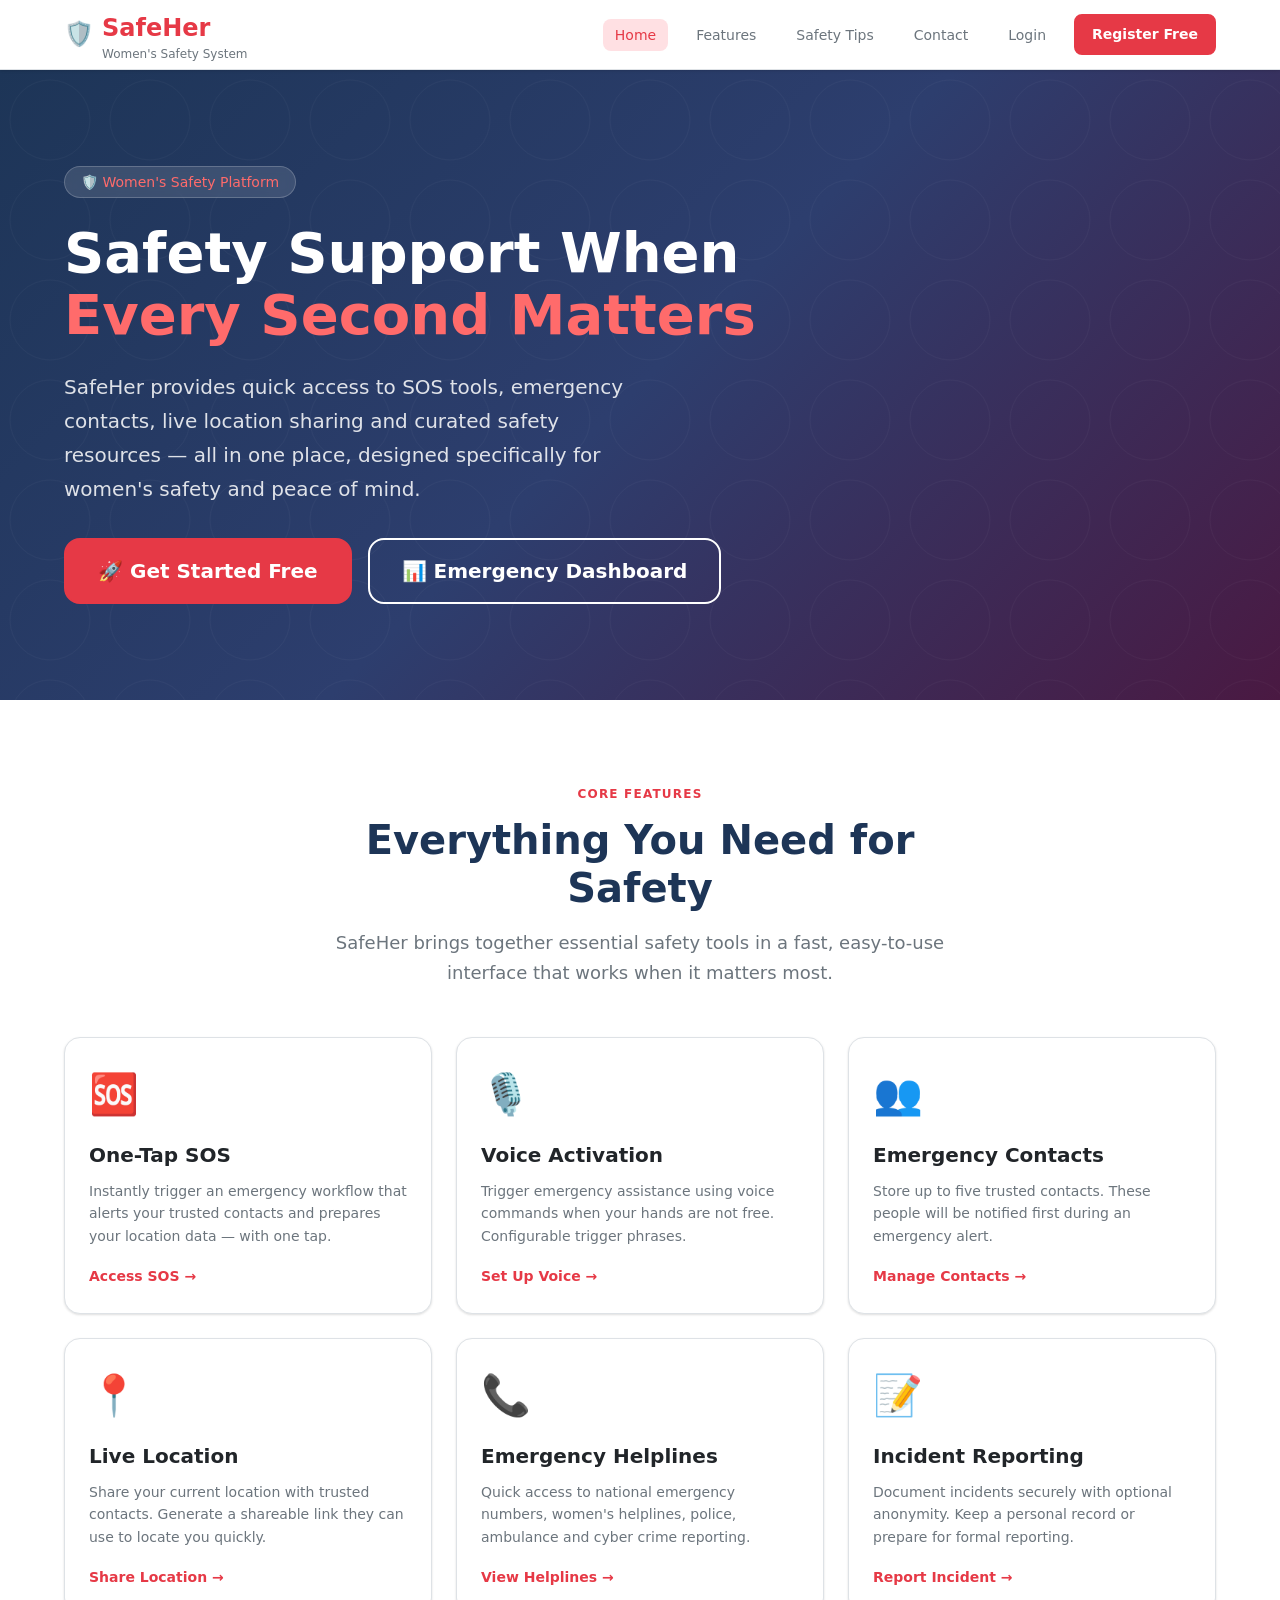
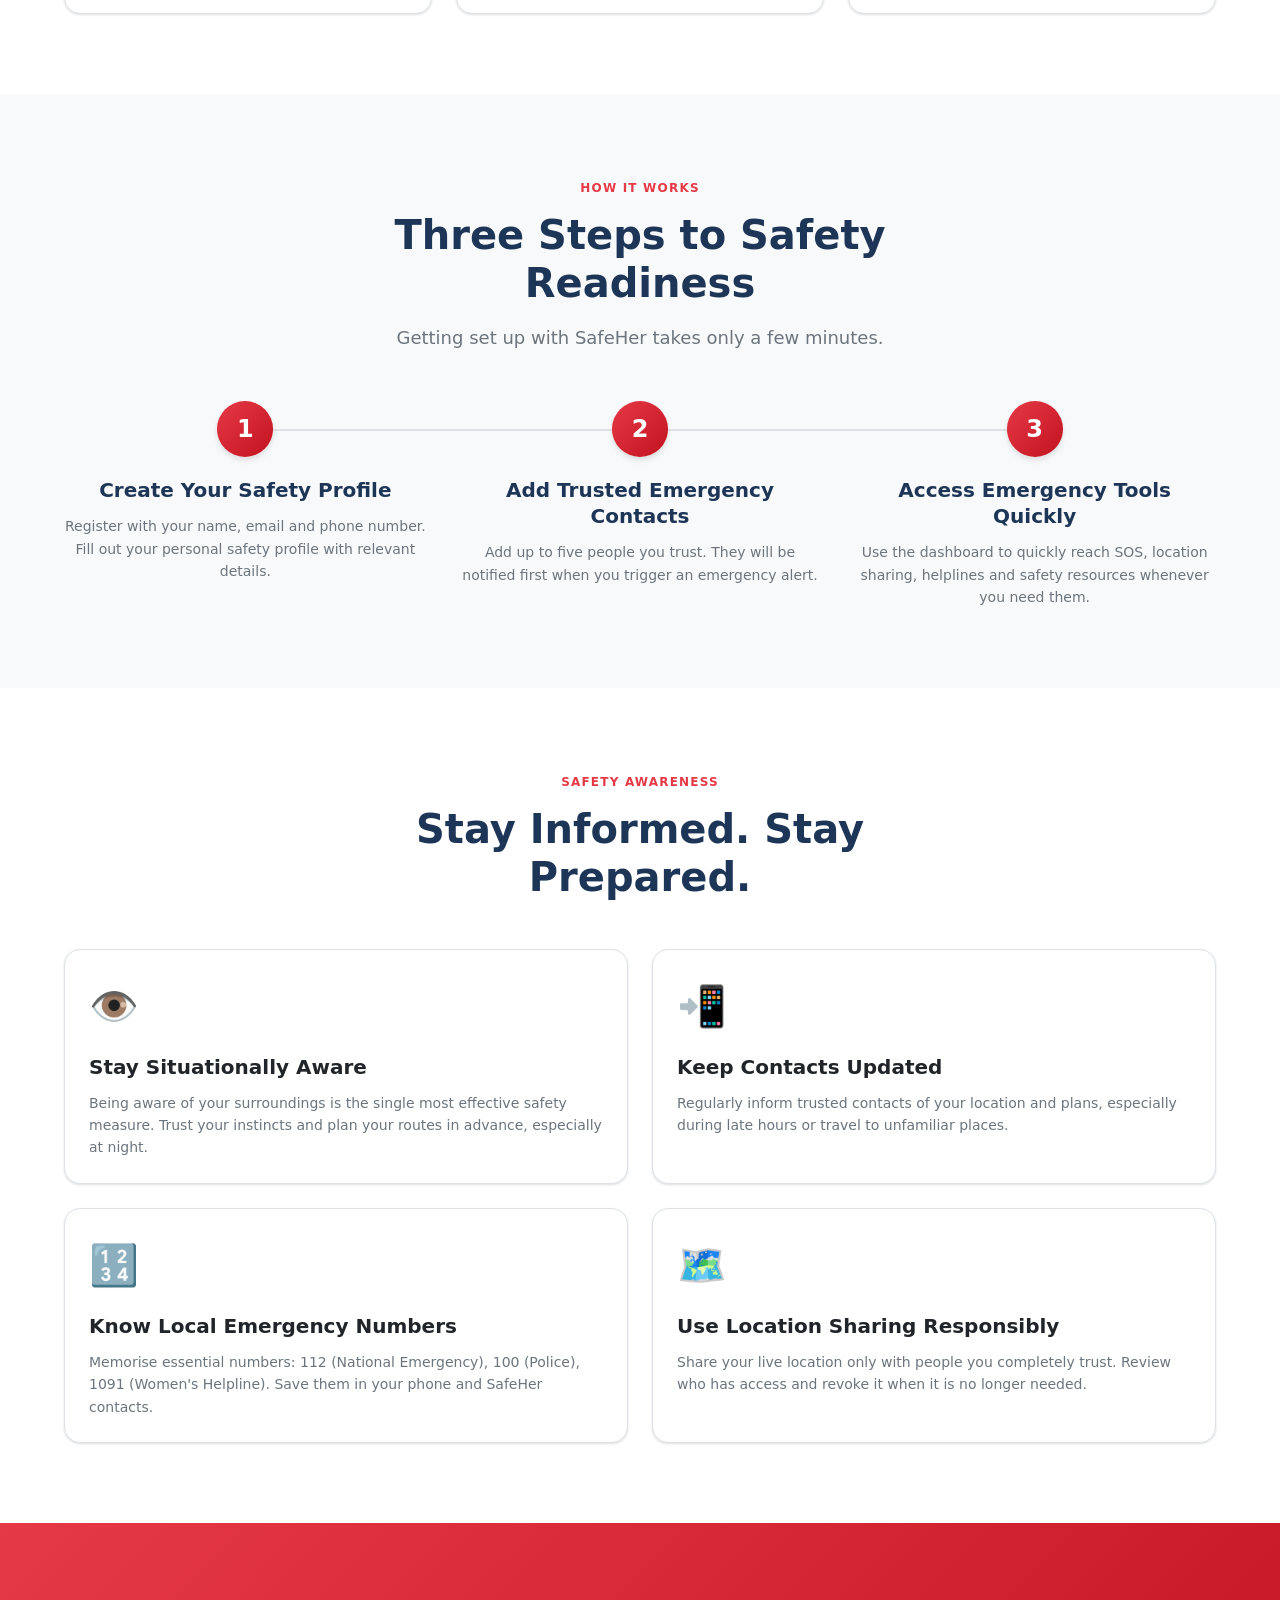
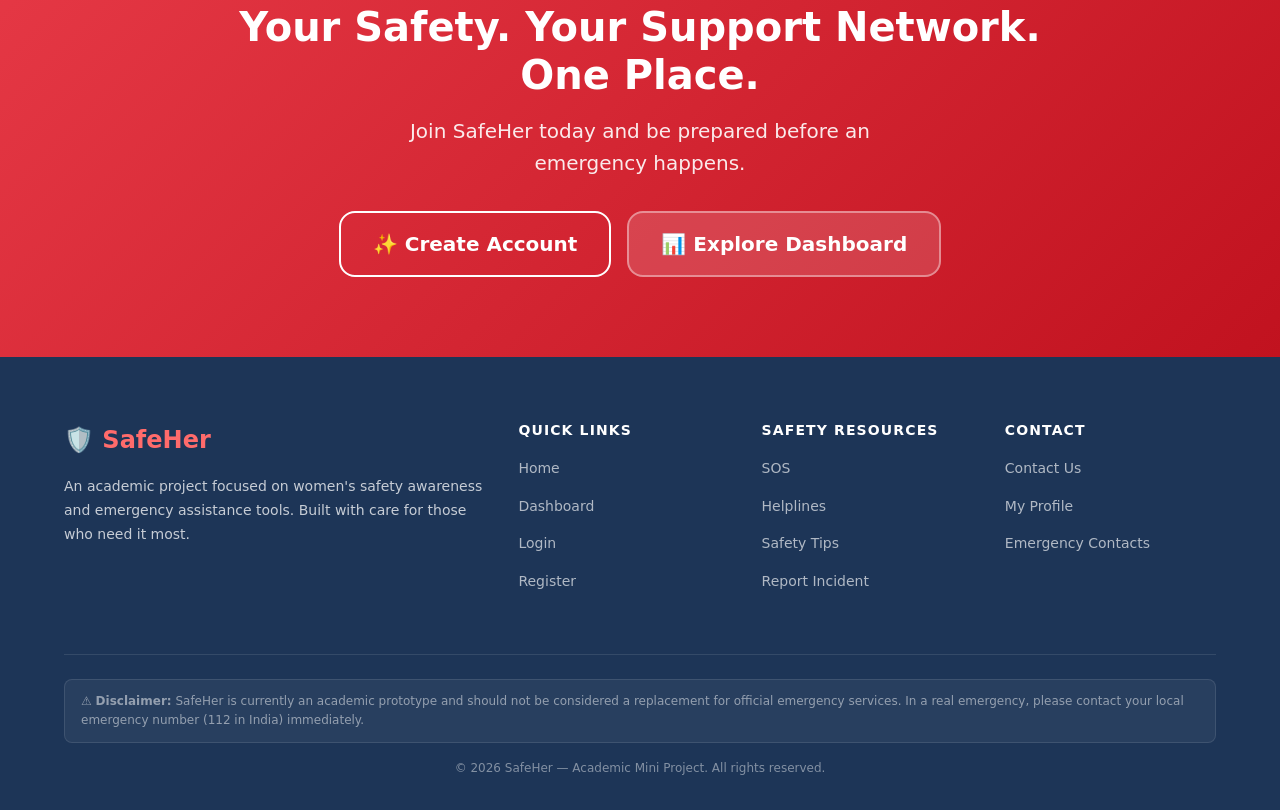
==== index.html @ d102fb1d "Initial commit" ====
<!DOCTYPE html>
<html lang="en">
<head>
  <meta charset="UTF-8" />
  <meta name="viewport" content="width=device-width, initial-scale=1.0" />
  <meta name="description" content="SafeHer – Women's Safety and Emergency Assistance System. Quick access to SOS, emergency contacts, live location and safety resources." />
  <meta name="keywords" content="women safety, SOS, emergency contacts, location sharing, helplines, incident reporting" />
  <title>SafeHer – Women's Safety &amp; Emergency Assistance</title>
  <link rel="stylesheet" href="css/style.css" />
  <link rel="stylesheet" href="css/responsive.css" />
</head>
<body>

  <!-- Skip navigation for accessibility -->
  <a class="skip-link" href="#main-content">Skip to main content</a>

  <!-- ═══════════════════════════════════════════════════════════════ -->
  <!--  SITE HEADER / NAVIGATION                                       -->
  <!-- ═══════════════════════════════════════════════════════════════ -->
  <header class="site-header" role="banner">
    <div class="container">
      <!-- Logo -->
      <a href="index.html" class="site-logo" aria-label="SafeHer — Women's Safety Home">
        <span class="logo-icon" aria-hidden="true">🛡️</span>
        <span>
          SafeHer
          <span class="logo-subtitle">Women's Safety System</span>
        </span>
      </a>

      <!-- Mobile toggle -->
      <button
        class="nav-toggle"
        id="nav-toggle"
        aria-label="Toggle navigation menu"
        aria-expanded="false"
        aria-controls="main-nav-list"
        type="button"
      >
        <span class="nav-toggle__bar" aria-hidden="true"></span>
        <span class="nav-toggle__bar" aria-hidden="true"></span>
        <span class="nav-toggle__bar" aria-hidden="true"></span>
      </button>

      <!-- Navigation -->
      <nav class="main-nav" aria-label="Main navigation">
        <ul class="main-nav__list" id="main-nav-list" role="list">
          <li><a class="main-nav__link active" href="index.html" aria-current="page">Home</a></li>
          <li><a class="main-nav__link" href="#features">Features</a></li>
          <li><a class="main-nav__link" href="safety-tips.html">Safety Tips</a></li>
          <li><a class="main-nav__link" href="contact.html">Contact</a></li>
          <li><a class="main-nav__link" href="login.html">Login</a></li>
          <li>
            <a class="btn btn--primary btn--sm" href="register.html">Register Free</a>
          </li>
        </ul>
      </nav>
    </div>
  </header>

  <!-- ═══════════════════════════════════════════════════════════════ -->
  <!--  MAIN CONTENT                                                   -->
  <!-- ═══════════════════════════════════════════════════════════════ -->
  <main id="main-content">

    <!-- ── HERO SECTION ──────────────────────────────────────────── -->
    <section class="hero" aria-labelledby="hero-heading">
      <div class="container">
        <div class="hero__content">
          <div class="hero__badge" aria-hidden="true">
            🛡️ Women's Safety Platform
          </div>

          <h1 class="hero__title" id="hero-heading">
            Safety Support When<br />
            <span class="highlight">Every Second Matters</span>
          </h1>

          <p class="hero__description">
            SafeHer provides quick access to SOS tools, emergency contacts, live location
            sharing and curated safety resources — all in one place, designed specifically
            for women's safety and peace of mind.
          </p>

          <div class="hero__actions">
            <a class="btn btn--primary btn--lg" href="register.html">
              🚀 Get Started Free
            </a>
            <a class="btn btn--outline-white btn--lg" href="dashboard.html">
              📊 Emergency Dashboard
            </a>
          </div>
        </div>
      </div>
    </section>

    <!-- ── MAIN FEATURES ─────────────────────────────────────────── -->
    <section class="section" id="features" aria-labelledby="features-heading">
      <div class="container">
        <div class="section-heading">
          <span class="section-heading__tag">Core Features</span>
          <h2 class="section-heading__title" id="features-heading">
            Everything You Need for Safety
          </h2>
          <p class="section-heading__subtitle">
            SafeHer brings together essential safety tools in a fast, easy-to-use interface
            that works when it matters most.
          </p>
        </div>

        <!-- Feature cards grid -->
        <div class="grid grid--3" role="list">

          <article class="card" role="listitem" aria-label="One-Tap SOS feature">
            <span class="card__icon" aria-hidden="true">🆘</span>
            <h3 class="card__title">One-Tap SOS</h3>
            <p class="card__description">
              Instantly trigger an emergency workflow that alerts your trusted contacts
              and prepares your location data — with one tap.
            </p>
            <a class="card__link" href="sos.html" aria-label="Go to SOS page">
              Access SOS →
            </a>
          </article>

          <article class="card" role="listitem" aria-label="Voice Activation feature">
            <span class="card__icon" aria-hidden="true">🎙️</span>
            <h3 class="card__title">Voice Activation</h3>
            <p class="card__description">
              Trigger emergency assistance using voice commands when your hands are not
              free. Configurable trigger phrases.
            </p>
            <a class="card__link" href="dashboard.html" aria-label="Go to dashboard for voice activation">
              Set Up Voice →
            </a>
          </article>

          <article class="card" role="listitem" aria-label="Emergency Contacts feature">
            <span class="card__icon" aria-hidden="true">👥</span>
            <h3 class="card__title">Emergency Contacts</h3>
            <p class="card__description">
              Store up to five trusted contacts. These people will be notified first
              during an emergency alert.
            </p>
            <a class="card__link" href="contacts.html" aria-label="Go to emergency contacts page">
              Manage Contacts →
            </a>
          </article>

          <article class="card" role="listitem" aria-label="Live Location feature">
            <span class="card__icon" aria-hidden="true">📍</span>
            <h3 class="card__title">Live Location</h3>
            <p class="card__description">
              Share your current location with trusted contacts. Generate a shareable
              link they can use to locate you quickly.
            </p>
            <a class="card__link" href="location.html" aria-label="Go to live location page">
              Share Location →
            </a>
          </article>

          <article class="card" role="listitem" aria-label="Emergency Helplines feature">
            <span class="card__icon" aria-hidden="true">📞</span>
            <h3 class="card__title">Emergency Helplines</h3>
            <p class="card__description">
              Quick access to national emergency numbers, women's helplines, police,
              ambulance and cyber crime reporting.
            </p>
            <a class="card__link" href="helplines.html" aria-label="Go to emergency helplines page">
              View Helplines →
            </a>
          </article>

          <article class="card" role="listitem" aria-label="Incident Reporting feature">
            <span class="card__icon" aria-hidden="true">📝</span>
            <h3 class="card__title">Incident Reporting</h3>
            <p class="card__description">
              Document incidents securely with optional anonymity. Keep a personal record
              or prepare for formal reporting.
            </p>
            <a class="card__link" href="report.html" aria-label="Go to incident report page">
              Report Incident →
            </a>
          </article>

        </div><!-- /grid -->
      </div>
    </section>

    <!-- ── HOW SAFEHER WORKS ──────────────────────────────────────── -->
    <section class="section" style="background-color: var(--color-bg-secondary);" aria-labelledby="how-heading">
      <div class="container">
        <div class="section-heading">
          <span class="section-heading__tag">How It Works</span>
          <h2 class="section-heading__title" id="how-heading">
            Three Steps to Safety Readiness
          </h2>
          <p class="section-heading__subtitle">
            Getting set up with SafeHer takes only a few minutes.
          </p>
        </div>

        <div class="steps" role="list">
          <div class="step" role="listitem">
            <div class="step__number" aria-hidden="true">1</div>
            <h3 class="step__title">Create Your Safety Profile</h3>
            <p class="step__description">
              Register with your name, email and phone number.
              Fill out your personal safety profile with relevant details.
            </p>
          </div>

          <div class="step" role="listitem">
            <div class="step__number" aria-hidden="true">2</div>
            <h3 class="step__title">Add Trusted Emergency Contacts</h3>
            <p class="step__description">
              Add up to five people you trust. They will be notified first
              when you trigger an emergency alert.
            </p>
          </div>

          <div class="step" role="listitem">
            <div class="step__number" aria-hidden="true">3</div>
            <h3 class="step__title">Access Emergency Tools Quickly</h3>
            <p class="step__description">
              Use the dashboard to quickly reach SOS, location sharing,
              helplines and safety resources whenever you need them.
            </p>
          </div>
        </div>
      </div>
    </section>

    <!-- ── SAFETY AWARENESS ───────────────────────────────────────── -->
    <section class="section" aria-labelledby="awareness-heading">
      <div class="container">
        <div class="section-heading">
          <span class="section-heading__tag">Safety Awareness</span>
          <h2 class="section-heading__title" id="awareness-heading">
            Stay Informed. Stay Prepared.
          </h2>
        </div>

        <div class="grid grid--2">
          <article class="card">
            <span class="card__icon" aria-hidden="true">👁️</span>
            <h3 class="card__title">Stay Situationally Aware</h3>
            <p class="card__description">
              Being aware of your surroundings is the single most effective safety measure.
              Trust your instincts and plan your routes in advance, especially at night.
            </p>
          </article>

          <article class="card">
            <span class="card__icon" aria-hidden="true">📲</span>
            <h3 class="card__title">Keep Contacts Updated</h3>
            <p class="card__description">
              Regularly inform trusted contacts of your location and plans,
              especially during late hours or travel to unfamiliar places.
            </p>
          </article>

          <article class="card">
            <span class="card__icon" aria-hidden="true">🔢</span>
            <h3 class="card__title">Know Local Emergency Numbers</h3>
            <p class="card__description">
              Memorise essential numbers: 112 (National Emergency), 100 (Police),
              1091 (Women's Helpline). Save them in your phone and SafeHer contacts.
            </p>
          </article>

          <article class="card">
            <span class="card__icon" aria-hidden="true">🗺️</span>
            <h3 class="card__title">Use Location Sharing Responsibly</h3>
            <p class="card__description">
              Share your live location only with people you completely trust.
              Review who has access and revoke it when it is no longer needed.
            </p>
          </article>
        </div>
      </div>
    </section>

    <!-- ── CALL TO ACTION ─────────────────────────────────────────── -->
    <section class="cta-section" aria-labelledby="cta-heading">
      <div class="container">
        <h2 class="cta-section__title" id="cta-heading">
          Your Safety. Your Support Network.<br />One Place.
        </h2>
        <p class="cta-section__subtitle">
          Join SafeHer today and be prepared before an emergency happens.
        </p>
        <div class="cta-section__actions">
          <a class="btn btn--outline-white btn--lg" href="register.html">
            ✨ Create Account
          </a>
          <a class="btn btn--secondary btn--lg" href="dashboard.html" style="background: rgba(255,255,255,0.15); color: #fff; border-color: rgba(255,255,255,0.4);">
            📊 Explore Dashboard
          </a>
        </div>
      </div>
    </section>

  </main>

  <!-- ═══════════════════════════════════════════════════════════════ -->
  <!--  SITE FOOTER                                                    -->
  <!-- ═══════════════════════════════════════════════════════════════ -->
  <footer class="site-footer" role="contentinfo">
    <div class="container">
      <div class="site-footer__grid">

        <!-- Brand -->
        <div>
          <span class="site-footer__brand-name">🛡️ SafeHer</span>
          <p class="site-footer__brand-desc">
            An academic project focused on women's safety awareness and emergency
            assistance tools. Built with care for those who need it most.
          </p>
        </div>

        <!-- Quick Links -->
        <nav aria-label="Footer quick links">
          <h3 class="site-footer__heading">Quick Links</h3>
          <ul class="site-footer__list">
            <li><a class="site-footer__link" href="index.html">Home</a></li>
            <li><a class="site-footer__link" href="dashboard.html">Dashboard</a></li>
            <li><a class="site-footer__link" href="login.html">Login</a></li>
            <li><a class="site-footer__link" href="register.html">Register</a></li>
          </ul>
        </nav>

        <!-- Safety Resources -->
        <nav aria-label="Footer safety resources">
          <h3 class="site-footer__heading">Safety Resources</h3>
          <ul class="site-footer__list">
            <li><a class="site-footer__link" href="sos.html">SOS</a></li>
            <li><a class="site-footer__link" href="helplines.html">Helplines</a></li>
            <li><a class="site-footer__link" href="safety-tips.html">Safety Tips</a></li>
            <li><a class="site-footer__link" href="report.html">Report Incident</a></li>
          </ul>
        </nav>

        <!-- Contact -->
        <nav aria-label="Footer contact links">
          <h3 class="site-footer__heading">Contact</h3>
          <ul class="site-footer__list">
            <li><a class="site-footer__link" href="contact.html">Contact Us</a></li>
            <li><a class="site-footer__link" href="profile.html">My Profile</a></li>
            <li><a class="site-footer__link" href="contacts.html">Emergency Contacts</a></li>
          </ul>
        </nav>

      </div><!-- /footer grid -->

      <div class="site-footer__bottom">
        <p class="site-footer__disclaimer" role="note">
          ⚠️ <strong>Disclaimer:</strong> SafeHer is currently an academic prototype and should not be
          considered a replacement for official emergency services. In a real emergency, please contact
          your local emergency number (112 in India) immediately.
        </p>
        <p class="site-footer__copyright">
          &copy; <span id="current-year">2024</span> SafeHer — Academic Mini Project.
          All rights reserved.
        </p>
      </div>
    </div>
  </footer>

  <!-- Scripts -->
  <script src="js/main.js" defer></script>

</body>
</html>
---- css/style.css ----
/* =====================================================
   SafeHer — Women's Safety & Emergency Assistance
   css/style.css — Global Styles & Design Foundation
   Step 1: Base setup. Full design system in Step 2.
   ===================================================== */

/* ----- 1. CSS RESET & NORMALIZATION ----- */
*,
*::before,
*::after {
  box-sizing: border-box;
  margin: 0;
  padding: 0;
}

html {
  scroll-behavior: smooth;
  font-size: 100%; /* 16px base */
  -webkit-text-size-adjust: 100%;
}

body {
  font-family: 'Segoe UI', system-ui, -apple-system, BlinkMacSystemFont,
    'Helvetica Neue', Arial, sans-serif;
  font-size: 1rem;
  line-height: 1.6;
  color: var(--color-text-primary);
  background-color: var(--color-bg-primary);
  min-height: 100vh;
}

img,
picture,
video,
canvas,
svg {
  display: block;
  max-width: 100%;
}

input,
button,
textarea,
select {
  font: inherit;
}

p,
h1,
h2,
h3,
h4,
h5,
h6 {
  overflow-wrap: break-word;
}

ul,
ol {
  list-style: none;
}

a {
  color: inherit;
  text-decoration: none;
}

button {
  cursor: pointer;
  border: none;
  background: none;
}

fieldset {
  border: none;
}

/* ----- 2. CSS CUSTOM PROPERTIES (Design Tokens) ----- */
:root {
  /* --- Brand Colors --- */
  --color-primary: #e63946;        /* SafeHer signature red */
  --color-primary-dark: #c1121f;   /* Darker red for hover */
  --color-primary-light: #ff6b6b;  /* Lighter red for accents */
  --color-secondary: #457b9d;      /* Calming steel blue */
  --color-secondary-dark: #1d3557; /* Deep navy */
  --color-accent: #f4a261;         /* Warm amber for highlights */

  /* --- Status Colors --- */
  --color-success: #2d6a4f;
  --color-success-light: #d8f3dc;
  --color-warning: #b5560e;
  --color-warning-light: #fff3cd;
  --color-danger: #c1121f;
  --color-danger-light: #ffe0e3;
  --color-info: #0077b6;
  --color-info-light: #caf0f8;

  /* --- Neutral / Background Colors --- */
  --color-bg-primary: #ffffff;
  --color-bg-secondary: #f8f9fa;
  --color-bg-tertiary: #f1f3f5;
  --color-bg-dark: #1d3557;

  /* --- Text Colors --- */
  --color-text-primary: #212529;
  --color-text-secondary: #6c757d;
  --color-text-muted: #adb5bd;
  --color-text-inverse: #ffffff;

  /* --- Border --- */
  --color-border: #dee2e6;
  --color-border-focus: var(--color-primary);

  /* --- Typography --- */
  --font-family-base: 'Segoe UI', system-ui, -apple-system, sans-serif;
  --font-size-xs: 0.75rem;   /* 12px */
  --font-size-sm: 0.875rem;  /* 14px */
  --font-size-base: 1rem;    /* 16px */
  --font-size-md: 1.125rem;  /* 18px */
  --font-size-lg: 1.25rem;   /* 20px */
  --font-size-xl: 1.5rem;    /* 24px */
  --font-size-2xl: 2rem;     /* 32px */
  --font-size-3xl: 2.5rem;   /* 40px */
  --font-size-4xl: 3rem;     /* 48px */

  --font-weight-normal: 400;
  --font-weight-medium: 500;
  --font-weight-semibold: 600;
  --font-weight-bold: 700;
  --font-weight-extrabold: 800;

  /* --- Spacing Scale --- */
  --space-1: 0.25rem;   /* 4px */
  --space-2: 0.5rem;    /* 8px */
  --space-3: 0.75rem;   /* 12px */
  --space-4: 1rem;      /* 16px */
  --space-5: 1.25rem;   /* 20px */
  --space-6: 1.5rem;    /* 24px */
  --space-8: 2rem;      /* 32px */
  --space-10: 2.5rem;   /* 40px */
  --space-12: 3rem;     /* 48px */
  --space-16: 4rem;     /* 64px */
  --space-20: 5rem;     /* 80px */
  --space-24: 6rem;     /* 96px */

  /* --- Border Radius --- */
  --radius-sm: 0.25rem;
  --radius-md: 0.5rem;
  --radius-lg: 0.75rem;
  --radius-xl: 1rem;
  --radius-2xl: 1.5rem;
  --radius-full: 9999px;

  /* --- Shadows --- */
  --shadow-sm: 0 1px 3px rgba(0, 0, 0, 0.08), 0 1px 2px rgba(0, 0, 0, 0.06);
  --shadow-md: 0 4px 6px rgba(0, 0, 0, 0.07), 0 2px 4px rgba(0, 0, 0, 0.05);
  --shadow-lg: 0 10px 15px rgba(0, 0, 0, 0.1), 0 4px 6px rgba(0, 0, 0, 0.05);
  --shadow-xl: 0 20px 25px rgba(0, 0, 0, 0.1), 0 10px 10px rgba(0, 0, 0, 0.04);

  /* --- Transitions --- */
  --transition-fast: 150ms ease;
  --transition-base: 250ms ease;
  --transition-slow: 400ms ease;

  /* --- Layout --- */
  --container-max: 1200px;
  --container-padding: var(--space-6);
  --nav-height: 70px;

  /* --- Z-Index --- */
  --z-dropdown: 100;
  --z-sticky: 200;
  --z-modal: 300;
  --z-overlay: 400;
  --z-toast: 500;
}

/* ----- 3. TYPOGRAPHY ----- */
h1 { font-size: var(--font-size-4xl); font-weight: var(--font-weight-extrabold); line-height: 1.15; }
h2 { font-size: var(--font-size-3xl); font-weight: var(--font-weight-bold); line-height: 1.2; }
h3 { font-size: var(--font-size-2xl); font-weight: var(--font-weight-bold); line-height: 1.3; }
h4 { font-size: var(--font-size-xl); font-weight: var(--font-weight-semibold); line-height: 1.4; }
h5 { font-size: var(--font-size-lg); font-weight: var(--font-weight-semibold); line-height: 1.4; }
h6 { font-size: var(--font-size-md); font-weight: var(--font-weight-medium); line-height: 1.4; }

p { margin-bottom: var(--space-4); }
p:last-child { margin-bottom: 0; }

/* ----- 4. LAYOUT UTILITIES ----- */
.container {
  width: 100%;
  max-width: var(--container-max);
  margin-left: auto;
  margin-right: auto;
  padding-left: var(--container-padding);
  padding-right: var(--container-padding);
}

.section {
  padding-top: var(--space-20);
  padding-bottom: var(--space-20);
}

.section--sm {
  padding-top: var(--space-12);
  padding-bottom: var(--space-12);
}

.section--lg {
  padding-top: var(--space-24);
  padding-bottom: var(--space-24);
}

/* ----- 5. BUTTON STYLES ----- */
.btn {
  display: inline-flex;
  align-items: center;
  justify-content: center;
  gap: var(--space-2);
  padding: var(--space-3) var(--space-6);
  border-radius: var(--radius-lg);
  font-size: var(--font-size-base);
  font-weight: var(--font-weight-semibold);
  line-height: 1.5;
  text-align: center;
  white-space: nowrap;
  transition: background-color var(--transition-base),
              color var(--transition-base),
              border-color var(--transition-base),
              box-shadow var(--transition-base),
              transform var(--transition-fast);
  cursor: pointer;
  border: 2px solid transparent;
  text-decoration: none;
}

.btn:hover {
  transform: translateY(-1px);
}

.btn:active {
  transform: translateY(0);
}

.btn:focus-visible {
  outline: 3px solid var(--color-primary-light);
  outline-offset: 2px;
}

.btn--primary {
  background-color: var(--color-primary);
  color: var(--color-text-inverse);
  border-color: var(--color-primary);
}

.btn--primary:hover {
  background-color: var(--color-primary-dark);
  border-color: var(--color-primary-dark);
  color: var(--color-text-inverse);
}

.btn--secondary {
  background-color: transparent;
  color: var(--color-secondary-dark);
  border-color: var(--color-secondary-dark);
}

.btn--secondary:hover {
  background-color: var(--color-secondary-dark);
  color: var(--color-text-inverse);
}

.btn--outline-white {
  background-color: transparent;
  color: var(--color-text-inverse);
  border-color: var(--color-text-inverse);
}

.btn--outline-white:hover {
  background-color: var(--color-text-inverse);
  color: var(--color-primary);
}

.btn--danger {
  background-color: var(--color-danger);
  color: var(--color-text-inverse);
  border-color: var(--color-danger);
}

.btn--danger:hover {
  background-color: #a00d16;
  border-color: #a00d16;
  color: var(--color-text-inverse);
}

.btn--ghost {
  background-color: transparent;
  color: var(--color-primary);
  border-color: transparent;
}

.btn--ghost:hover {
  background-color: var(--color-bg-tertiary);
}

.btn--sm {
  padding: var(--space-2) var(--space-4);
  font-size: var(--font-size-sm);
  border-radius: var(--radius-md);
}

.btn--lg {
  padding: var(--space-4) var(--space-8);
  font-size: var(--font-size-lg);
  border-radius: var(--radius-xl);
}

.btn--xl {
  padding: var(--space-5) var(--space-10);
  font-size: var(--font-size-xl);
  border-radius: var(--radius-2xl);
  font-weight: var(--font-weight-extrabold);
}

.btn--block {
  display: flex;
  width: 100%;
}

.btn:disabled,
.btn[aria-disabled="true"] {
  opacity: 0.55;
  cursor: not-allowed;
  pointer-events: none;
  transform: none;
}

/* ----- 6. NAVIGATION ----- */
.site-header {
  position: sticky;
  top: 0;
  left: 0;
  right: 0;
  z-index: var(--z-sticky);
  background-color: var(--color-bg-primary);
  border-bottom: 1px solid var(--color-border);
  box-shadow: var(--shadow-sm);
  height: var(--nav-height);
}

.site-header .container {
  display: flex;
  align-items: center;
  justify-content: space-between;
  height: 100%;
}

.site-logo {
  display: flex;
  align-items: center;
  gap: var(--space-2);
  font-size: var(--font-size-xl);
  font-weight: var(--font-weight-extrabold);
  color: var(--color-primary);
  text-decoration: none;
}

.site-logo .logo-icon {
  font-size: 1.5rem;
}

.site-logo .logo-subtitle {
  font-size: var(--font-size-xs);
  font-weight: var(--font-weight-normal);
  color: var(--color-text-secondary);
  display: block;
  line-height: 1;
}

.main-nav {
  display: flex;
  align-items: center;
  gap: var(--space-6);
}

.main-nav__list {
  display: flex;
  align-items: center;
  gap: var(--space-4);
}

.main-nav__link {
  font-size: var(--font-size-sm);
  font-weight: var(--font-weight-medium);
  color: var(--color-text-secondary);
  padding: var(--space-2) var(--space-3);
  border-radius: var(--radius-md);
  transition: color var(--transition-base), background-color var(--transition-base);
  text-decoration: none;
}

.main-nav__link:hover,
.main-nav__link.active {
  color: var(--color-primary);
  background-color: var(--color-danger-light);
}

.main-nav__link:focus-visible {
  outline: 2px solid var(--color-primary);
  outline-offset: 2px;
}

.nav-toggle {
  display: none;
  flex-direction: column;
  gap: 5px;
  background: none;
  border: none;
  padding: var(--space-2);
  cursor: pointer;
  border-radius: var(--radius-md);
}

.nav-toggle__bar {
  display: block;
  width: 24px;
  height: 2px;
  background-color: var(--color-text-primary);
  border-radius: 2px;
  transition: transform var(--transition-base), opacity var(--transition-base);
}

.nav-toggle[aria-expanded="true"] .nav-toggle__bar:nth-child(1) {
  transform: translateY(7px) rotate(45deg);
}

.nav-toggle[aria-expanded="true"] .nav-toggle__bar:nth-child(2) {
  opacity: 0;
}

.nav-toggle[aria-expanded="true"] .nav-toggle__bar:nth-child(3) {
  transform: translateY(-7px) rotate(-45deg);
}

/* ----- 7. DASHBOARD NAV ----- */
.dashboard-header {
  position: sticky;
  top: 0;
  z-index: var(--z-sticky);
  background-color: var(--color-bg-dark);
  color: var(--color-text-inverse);
  height: var(--nav-height);
}

.dashboard-header .container {
  display: flex;
  align-items: center;
  justify-content: space-between;
  height: 100%;
}

.dashboard-logo {
  font-size: var(--font-size-xl);
  font-weight: var(--font-weight-extrabold);
  color: var(--color-primary-light);
  text-decoration: none;
}

.dashboard-nav__list {
  display: flex;
  align-items: center;
  gap: var(--space-2);
}

.dashboard-nav__link {
  font-size: var(--font-size-sm);
  font-weight: var(--font-weight-medium);
  color: rgba(255, 255, 255, 0.8);
  padding: var(--space-2) var(--space-3);
  border-radius: var(--radius-md);
  transition: color var(--transition-base), background-color var(--transition-base);
  text-decoration: none;
}

.dashboard-nav__link:hover,
.dashboard-nav__link.active {
  color: var(--color-text-inverse);
  background-color: rgba(255, 255, 255, 0.15);
}

/* ----- 8. HERO SECTION ----- */
.hero {
  background: linear-gradient(135deg, var(--color-secondary-dark) 0%, #2d3e6e 50%, #4a1942 100%);
  color: var(--color-text-inverse);
  padding: var(--space-24) 0;
  position: relative;
  overflow: hidden;
}

.hero::before {
  content: '';
  position: absolute;
  inset: 0;
  background: url("data:image/svg+xml,%3Csvg xmlns='http://www.w3.org/2000/svg' width='100' height='100' viewBox='0 0 100 100'%3E%3Ccircle cx='50' cy='50' r='40' fill='none' stroke='rgba(255,255,255,0.03)' stroke-width='1'/%3E%3C/svg%3E") repeat;
  pointer-events: none;
}

.hero__content {
  position: relative;
  z-index: 1;
  max-width: 700px;
}

.hero__badge {
  display: inline-flex;
  align-items: center;
  gap: var(--space-2);
  background-color: rgba(255, 255, 255, 0.12);
  border: 1px solid rgba(255, 255, 255, 0.2);
  border-radius: var(--radius-full);
  padding: var(--space-1) var(--space-4);
  font-size: var(--font-size-sm);
  font-weight: var(--font-weight-medium);
  color: var(--color-primary-light);
  margin-bottom: var(--space-6);
  backdrop-filter: blur(4px);
}

.hero__title {
  font-size: clamp(2rem, 5vw, 3.5rem);
  font-weight: var(--font-weight-extrabold);
  line-height: 1.1;
  margin-bottom: var(--space-6);
  color: var(--color-text-inverse);
}

.hero__title .highlight {
  color: var(--color-primary-light);
}

.hero__description {
  font-size: var(--font-size-lg);
  color: rgba(255, 255, 255, 0.85);
  max-width: 580px;
  margin-bottom: var(--space-8);
  line-height: 1.7;
}

.hero__actions {
  display: flex;
  gap: var(--space-4);
  flex-wrap: wrap;
}

/* ----- 9. CARD STYLES ----- */
.card {
  background-color: var(--color-bg-primary);
  border: 1px solid var(--color-border);
  border-radius: var(--radius-xl);
  padding: var(--space-6);
  box-shadow: var(--shadow-sm);
  transition: box-shadow var(--transition-base), transform var(--transition-base);
}

.card:hover {
  box-shadow: var(--shadow-lg);
  transform: translateY(-2px);
}

.card__icon {
  font-size: 2.5rem;
  margin-bottom: var(--space-4);
  display: block;
}

.card__title {
  font-size: var(--font-size-lg);
  font-weight: var(--font-weight-bold);
  margin-bottom: var(--space-3);
  color: var(--color-text-primary);
}

.card__description {
  font-size: var(--font-size-sm);
  color: var(--color-text-secondary);
  line-height: 1.6;
  margin-bottom: var(--space-4);
}

.card__link {
  font-size: var(--font-size-sm);
  font-weight: var(--font-weight-semibold);
  color: var(--color-primary);
  text-decoration: none;
  display: inline-flex;
  align-items: center;
  gap: var(--space-1);
  transition: gap var(--transition-base);
}

.card__link:hover {
  gap: var(--space-2);
}

/* ----- 10. GRID LAYOUTS ----- */
.grid {
  display: grid;
  gap: var(--space-6);
}

.grid--2 { grid-template-columns: repeat(2, 1fr); }
.grid--3 { grid-template-columns: repeat(3, 1fr); }
.grid--4 { grid-template-columns: repeat(4, 1fr); }

/* ----- 11. FORM STYLES ----- */
.form-group {
  margin-bottom: var(--space-5);
}

.form-label {
  display: block;
  font-size: var(--font-size-sm);
  font-weight: var(--font-weight-semibold);
  color: var(--color-text-primary);
  margin-bottom: var(--space-2);
}

.form-label--required::after {
  content: ' *';
  color: var(--color-danger);
}

.form-input,
.form-select,
.form-textarea {
  display: block;
  width: 100%;
  padding: var(--space-3) var(--space-4);
  font-size: var(--font-size-base);
  font-family: inherit;
  color: var(--color-text-primary);
  background-color: var(--color-bg-primary);
  border: 1.5px solid var(--color-border);
  border-radius: var(--radius-lg);
  transition: border-color var(--transition-base), box-shadow var(--transition-base);
  appearance: none;
}

.form-input:focus,
.form-select:focus,
.form-textarea:focus {
  outline: none;
  border-color: var(--color-primary);
  box-shadow: 0 0 0 3px rgba(230, 57, 70, 0.15);
}

.form-input::placeholder,
.form-textarea::placeholder {
  color: var(--color-text-muted);
}

.form-textarea {
  resize: vertical;
  min-height: 120px;
}

.form-select {
  background-image: url("data:image/svg+xml,%3Csvg xmlns='http://www.w3.org/2000/svg' width='16' height='16' viewBox='0 0 24 24' fill='none' stroke='%236c757d' stroke-width='2'%3E%3Cpolyline points='6 9 12 15 18 9'%3E%3C/polyline%3E%3C/svg%3E");
  background-repeat: no-repeat;
  background-position: right var(--space-3) center;
  padding-right: var(--space-10);
  cursor: pointer;
}

.form-checkbox-group,
.form-radio-group {
  display: flex;
  align-items: flex-start;
  gap: var(--space-3);
}

.form-checkbox,
.form-radio {
  width: 1.1rem;
  height: 1.1rem;
  margin-top: 0.15rem;
  accent-color: var(--color-primary);
  cursor: pointer;
  flex-shrink: 0;
}

.form-checkbox-label,
.form-radio-label {
  font-size: var(--font-size-sm);
  color: var(--color-text-secondary);
  cursor: pointer;
  line-height: 1.5;
}

.form-hint {
  font-size: var(--font-size-xs);
  color: var(--color-text-muted);
  margin-top: var(--space-1);
}

.form-error {
  font-size: var(--font-size-xs);
  color: var(--color-danger);
  margin-top: var(--space-1);
  display: none;
}

.form-group.has-error .form-input,
.form-group.has-error .form-select,
.form-group.has-error .form-textarea {
  border-color: var(--color-danger);
}

.form-group.has-error .form-error {
  display: block;
}

/* ----- 12. ALERT / NOTICE BOXES ----- */
.alert {
  display: flex;
  align-items: flex-start;
  gap: var(--space-3);
  padding: var(--space-4) var(--space-5);
  border-radius: var(--radius-lg);
  font-size: var(--font-size-sm);
  line-height: 1.5;
}

.alert--info {
  background-color: var(--color-info-light);
  border-left: 4px solid var(--color-info);
  color: #0c3547;
}

.alert--warning {
  background-color: var(--color-warning-light);
  border-left: 4px solid var(--color-warning);
  color: #5a3800;
}

.alert--danger {
  background-color: var(--color-danger-light);
  border-left: 4px solid var(--color-danger);
  color: #6b0a10;
}

.alert--success {
  background-color: var(--color-success-light);
  border-left: 4px solid var(--color-success);
  color: #1a3a28;
}

.alert__icon {
  font-size: 1.1rem;
  flex-shrink: 0;
  margin-top: 2px;
}

/* ----- 13. SECTION HEADING ----- */
.section-heading {
  text-align: center;
  max-width: 650px;
  margin-left: auto;
  margin-right: auto;
  margin-bottom: var(--space-12);
}

.section-heading__tag {
  display: inline-block;
  font-size: var(--font-size-xs);
  font-weight: var(--font-weight-bold);
  text-transform: uppercase;
  letter-spacing: 0.1em;
  color: var(--color-primary);
  margin-bottom: var(--space-3);
}

.section-heading__title {
  color: var(--color-secondary-dark);
  margin-bottom: var(--space-4);
}

.section-heading__subtitle {
  font-size: var(--font-size-md);
  color: var(--color-text-secondary);
  line-height: 1.7;
}

/* ----- 14. STATUS BADGE ----- */
.badge {
  display: inline-flex;
  align-items: center;
  gap: var(--space-1);
  padding: var(--space-1) var(--space-3);
  border-radius: var(--radius-full);
  font-size: var(--font-size-xs);
  font-weight: var(--font-weight-semibold);
}

.badge--success {
  background-color: var(--color-success-light);
  color: var(--color-success);
}

.badge--warning {
  background-color: var(--color-warning-light);
  color: var(--color-warning);
}

.badge--danger {
  background-color: var(--color-danger-light);
  color: var(--color-danger);
}

.badge--info {
  background-color: var(--color-info-light);
  color: var(--color-info);
}

/* ----- 15. FOOTER ----- */
.site-footer {
  background-color: var(--color-bg-dark);
  color: rgba(255, 255, 255, 0.75);
  padding: var(--space-16) 0 var(--space-8);
}

.site-footer__grid {
  display: grid;
  grid-template-columns: 2fr 1fr 1fr 1fr;
  gap: var(--space-8);
  margin-bottom: var(--space-12);
}

.site-footer__brand-name {
  font-size: var(--font-size-xl);
  font-weight: var(--font-weight-extrabold);
  color: var(--color-primary-light);
  margin-bottom: var(--space-4);
  display: block;
}

.site-footer__brand-desc {
  font-size: var(--font-size-sm);
  line-height: 1.7;
  margin-bottom: var(--space-4);
}

.site-footer__heading {
  font-size: var(--font-size-sm);
  font-weight: var(--font-weight-bold);
  text-transform: uppercase;
  letter-spacing: 0.08em;
  color: var(--color-text-inverse);
  margin-bottom: var(--space-4);
}

.site-footer__list li {
  margin-bottom: var(--space-3);
}

.site-footer__link {
  font-size: var(--font-size-sm);
  color: rgba(255, 255, 255, 0.65);
  text-decoration: none;
  transition: color var(--transition-base);
}

.site-footer__link:hover {
  color: var(--color-primary-light);
}

.site-footer__bottom {
  border-top: 1px solid rgba(255, 255, 255, 0.1);
  padding-top: var(--space-6);
}

.site-footer__disclaimer {
  font-size: var(--font-size-xs);
  color: rgba(255, 255, 255, 0.5);
  background-color: rgba(255, 255, 255, 0.05);
  border: 1px solid rgba(255, 255, 255, 0.1);
  border-radius: var(--radius-md);
  padding: var(--space-3) var(--space-4);
  margin-bottom: var(--space-4);
  line-height: 1.6;
}

.site-footer__copyright {
  font-size: var(--font-size-xs);
  color: rgba(255, 255, 255, 0.45);
  text-align: center;
}

/* ----- 16. PAGE HEADER (inner pages) ----- */
.page-header {
  background: linear-gradient(135deg, var(--color-secondary-dark) 0%, #2e3a6e 100%);
  color: var(--color-text-inverse);
  padding: var(--space-12) 0;
}

.page-header__breadcrumb {
  display: flex;
  align-items: center;
  gap: var(--space-2);
  font-size: var(--font-size-sm);
  margin-bottom: var(--space-4);
  opacity: 0.75;
}

.page-header__breadcrumb a {
  color: inherit;
  text-decoration: none;
}

.page-header__breadcrumb a:hover {
  opacity: 1;
  text-decoration: underline;
}

.page-header__title {
  font-size: var(--font-size-3xl);
  font-weight: var(--font-weight-extrabold);
  margin-bottom: var(--space-3);
}

.page-header__subtitle {
  font-size: var(--font-size-md);
  opacity: 0.85;
  max-width: 550px;
}

/* ----- 17. BACK LINK ----- */
.back-link {
  display: inline-flex;
  align-items: center;
  gap: var(--space-2);
  font-size: var(--font-size-sm);
  font-weight: var(--font-weight-medium);
  color: var(--color-secondary);
  text-decoration: none;
  margin-bottom: var(--space-6);
  transition: color var(--transition-base), gap var(--transition-base);
}

.back-link:hover {
  color: var(--color-primary);
  gap: var(--space-3);
}

/* ----- 18. AUTH PAGES ----- */
.auth-page {
  min-height: 100vh;
  display: flex;
  align-items: center;
  justify-content: center;
  background: linear-gradient(135deg, var(--color-secondary-dark) 0%, #2e3a6e 100%);
  padding: var(--space-8) var(--space-4);
}

.auth-card {
  width: 100%;
  max-width: 440px;
  background-color: var(--color-bg-primary);
  border-radius: var(--radius-2xl);
  padding: var(--space-10) var(--space-8);
  box-shadow: var(--shadow-xl);
}

.auth-card__logo {
  text-align: center;
  margin-bottom: var(--space-8);
}

.auth-card__logo-text {
  font-size: var(--font-size-2xl);
  font-weight: var(--font-weight-extrabold);
  color: var(--color-primary);
  display: block;
}

.auth-card__logo-sub {
  font-size: var(--font-size-xs);
  color: var(--color-text-muted);
}

.auth-card__title {
  font-size: var(--font-size-2xl);
  font-weight: var(--font-weight-bold);
  color: var(--color-text-primary);
  margin-bottom: var(--space-2);
}

.auth-card__subtitle {
  font-size: var(--font-size-sm);
  color: var(--color-text-secondary);
  margin-bottom: var(--space-8);
}

.auth-card__footer {
  margin-top: var(--space-6);
  text-align: center;
  font-size: var(--font-size-sm);
  color: var(--color-text-secondary);
}

.auth-card__footer a {
  color: var(--color-primary);
  font-weight: var(--font-weight-semibold);
  text-decoration: none;
}

.auth-card__footer a:hover {
  text-decoration: underline;
}

/* ----- 19. SOS BUTTON ----- */
.sos-btn-wrap {
  display: flex;
  flex-direction: column;
  align-items: center;
  justify-content: center;
  gap: var(--space-4);
}

.sos-btn {
  width: 180px;
  height: 180px;
  border-radius: var(--radius-full);
  background: linear-gradient(145deg, #e63946, #c1121f);
  color: var(--color-text-inverse);
  font-size: var(--font-size-2xl);
  font-weight: var(--font-weight-extrabold);
  border: 6px solid rgba(255, 255, 255, 0.3);
  box-shadow: 0 0 0 0 rgba(230, 57, 70, 0.5), var(--shadow-xl);
  cursor: pointer;
  transition: transform var(--transition-base), box-shadow var(--transition-base);
  display: flex;
  flex-direction: column;
  align-items: center;
  justify-content: center;
  gap: var(--space-1);
}

.sos-btn:hover {
  transform: scale(1.05);
  box-shadow: 0 0 0 20px rgba(230, 57, 70, 0.15), var(--shadow-xl);
}

.sos-btn:active {
  transform: scale(0.98);
}

.sos-btn__label {
  font-size: var(--font-size-xs);
  font-weight: var(--font-weight-normal);
  opacity: 0.9;
}

/* ----- 20. STATUS INDICATOR ----- */
.status-indicator {
  display: flex;
  align-items: center;
  gap: var(--space-3);
  padding: var(--space-3) var(--space-4);
  background-color: var(--color-bg-secondary);
  border-radius: var(--radius-lg);
  border: 1px solid var(--color-border);
}

.status-dot {
  width: 10px;
  height: 10px;
  border-radius: var(--radius-full);
  flex-shrink: 0;
}

.status-dot--green  { background-color: #2d6a4f; }
.status-dot--yellow { background-color: #f4a261; }
.status-dot--red    { background-color: var(--color-primary); }
.status-dot--grey   { background-color: var(--color-text-muted); }

.status-indicator__label {
  font-size: var(--font-size-sm);
  font-weight: var(--font-weight-medium);
  color: var(--color-text-primary);
}

.status-indicator__value {
  font-size: var(--font-size-xs);
  color: var(--color-text-secondary);
  margin-left: auto;
}

/* ----- 21. UTILITY CLASSES ----- */
.hidden { display: none !important; }
.visually-hidden {
  position: absolute;
  width: 1px;
  height: 1px;
  padding: 0;
  margin: -1px;
  overflow: hidden;
  clip: rect(0, 0, 0, 0);
  white-space: nowrap;
  border: 0;
}
.text-center { text-align: center; }
.text-left   { text-align: left; }
.text-right  { text-align: right; }
.text-primary { color: var(--color-primary); }
.text-secondary { color: var(--color-secondary); }
.text-muted { color: var(--color-text-muted); }
.text-white { color: var(--color-text-inverse); }
.font-bold { font-weight: var(--font-weight-bold); }
.font-semibold { font-weight: var(--font-weight-semibold); }
.mb-0 { margin-bottom: 0; }
.mt-4 { margin-top: var(--space-4); }
.mt-6 { margin-top: var(--space-6); }
.mt-8 { margin-top: var(--space-8); }
.gap-4 { gap: var(--space-4); }
.flex { display: flex; }
.flex-wrap { flex-wrap: wrap; }
.items-center { align-items: center; }
.justify-center { justify-content: center; }
.justify-between { justify-content: space-between; }
.w-full { width: 100%; }

/* ----- 22. FOCUS STYLES (Accessibility) ----- */
:focus-visible {
  outline: 3px solid var(--color-primary);
  outline-offset: 2px;
}

/* Skip to main content link */
.skip-link {
  position: absolute;
  top: -100%;
  left: var(--space-4);
  z-index: 9999;
  background-color: var(--color-primary);
  color: var(--color-text-inverse);
  padding: var(--space-3) var(--space-6);
  border-radius: var(--radius-md);
  font-weight: var(--font-weight-semibold);
  text-decoration: none;
  transition: top var(--transition-fast);
}

.skip-link:focus {
  top: var(--space-4);
}

/* ----- 23. MAP PLACEHOLDER ----- */
.map-placeholder {
  width: 100%;
  height: 300px;
  background-color: var(--color-bg-tertiary);
  border: 2px dashed var(--color-border);
  border-radius: var(--radius-xl);
  display: flex;
  flex-direction: column;
  align-items: center;
  justify-content: center;
  gap: var(--space-3);
  color: var(--color-text-muted);
}

.map-placeholder__icon {
  font-size: 3rem;
}

.map-placeholder__text {
  font-size: var(--font-size-sm);
  text-align: center;
}

/* ----- 24. CONTACT CARD ----- */
.contact-card {
  display: flex;
  align-items: center;
  justify-content: space-between;
  gap: var(--space-4);
  padding: var(--space-4) var(--space-5);
  background-color: var(--color-bg-primary);
  border: 1px solid var(--color-border);
  border-radius: var(--radius-xl);
  flex-wrap: wrap;
}

.contact-card__info {
  flex: 1;
  min-width: 0;
}

.contact-card__name {
  font-weight: var(--font-weight-bold);
  color: var(--color-text-primary);
  margin-bottom: var(--space-1);
}

.contact-card__detail {
  font-size: var(--font-size-sm);
  color: var(--color-text-secondary);
}

.contact-card__actions {
  display: flex;
  gap: var(--space-2);
  flex-shrink: 0;
}

/* ----- 25. HELPLINE CARD ----- */
.helpline-card {
  display: flex;
  align-items: center;
  gap: var(--space-4);
  padding: var(--space-5);
  background-color: var(--color-bg-primary);
  border: 1px solid var(--color-border);
  border-radius: var(--radius-xl);
  transition: box-shadow var(--transition-base);
}

.helpline-card:hover {
  box-shadow: var(--shadow-md);
}

.helpline-card__icon {
  font-size: 2rem;
  flex-shrink: 0;
}

.helpline-card__name {
  font-weight: var(--font-weight-bold);
  color: var(--color-text-primary);
}

.helpline-card__desc {
  font-size: var(--font-size-xs);
  color: var(--color-text-secondary);
}

.helpline-card__number {
  margin-left: auto;
  font-size: var(--font-size-xl);
  font-weight: var(--font-weight-extrabold);
  color: var(--color-primary);
  font-variant-numeric: tabular-nums;
  white-space: nowrap;
}

/* ----- 26. STEP PROCESS ----- */
.steps {
  display: grid;
  grid-template-columns: repeat(3, 1fr);
  gap: var(--space-8);
  position: relative;
}

.steps::before {
  content: '';
  position: absolute;
  top: 28px;
  left: 15%;
  right: 15%;
  height: 2px;
  background: var(--color-border);
  z-index: 0;
}

.step {
  display: flex;
  flex-direction: column;
  align-items: center;
  text-align: center;
  position: relative;
  z-index: 1;
}

.step__number {
  width: 56px;
  height: 56px;
  border-radius: var(--radius-full);
  background: linear-gradient(135deg, var(--color-primary), var(--color-primary-dark));
  color: var(--color-text-inverse);
  font-size: var(--font-size-xl);
  font-weight: var(--font-weight-extrabold);
  display: flex;
  align-items: center;
  justify-content: center;
  margin-bottom: var(--space-5);
  box-shadow: var(--shadow-md);
}

.step__title {
  font-size: var(--font-size-lg);
  font-weight: var(--font-weight-bold);
  color: var(--color-secondary-dark);
  margin-bottom: var(--space-3);
}

.step__description {
  font-size: var(--font-size-sm);
  color: var(--color-text-secondary);
  line-height: 1.6;
}

/* ----- 27. CTA SECTION ----- */
.cta-section {
  background: linear-gradient(135deg, var(--color-primary) 0%, var(--color-primary-dark) 100%);
  color: var(--color-text-inverse);
  padding: var(--space-20) 0;
  text-align: center;
}

.cta-section__title {
  font-size: var(--font-size-3xl);
  font-weight: var(--font-weight-extrabold);
  margin-bottom: var(--space-4);
  color: var(--color-text-inverse);
}

.cta-section__subtitle {
  font-size: var(--font-size-lg);
  opacity: 0.9;
  margin-bottom: var(--space-8);
  max-width: 500px;
  margin-left: auto;
  margin-right: auto;
}

.cta-section__actions {
  display: flex;
  gap: var(--space-4);
  justify-content: center;
  flex-wrap: wrap;
}

/* ----- 28. PROFILE PAGE ----- */
.profile-avatar {
  width: 120px;
  height: 120px;
  border-radius: var(--radius-full);
  background: linear-gradient(135deg, var(--color-primary-light), var(--color-primary));
  display: flex;
  align-items: center;
  justify-content: center;
  font-size: 3rem;
  color: var(--color-text-inverse);
  margin: 0 auto var(--space-4);
  border: 4px solid var(--color-bg-primary);
  box-shadow: var(--shadow-lg);
}

/* ----- 29. SAFETY TIPS ----- */
.tip-category {
  margin-bottom: var(--space-10);
}

.tip-category__header {
  display: flex;
  align-items: center;
  gap: var(--space-3);
  margin-bottom: var(--space-5);
  padding-bottom: var(--space-3);
  border-bottom: 2px solid var(--color-border);
}

.tip-category__icon {
  font-size: 1.75rem;
}

.tip-category__title {
  font-size: var(--font-size-xl);
  font-weight: var(--font-weight-bold);
  color: var(--color-secondary-dark);
}

.tip-list {
  display: grid;
  gap: var(--space-3);
}

.tip-item {
  display: flex;
  gap: var(--space-3);
  align-items: flex-start;
  padding: var(--space-4);
  background-color: var(--color-bg-secondary);
  border-radius: var(--radius-lg);
  border-left: 3px solid var(--color-primary-light);
}

.tip-item__icon {
  font-size: 1.1rem;
  flex-shrink: 0;
  margin-top: 2px;
}

.tip-item__text {
  font-size: var(--font-size-sm);
  color: var(--color-text-secondary);
  line-height: 1.6;
}

/* ----- 30. DASHBOARD FEATURE CARDS ----- */
.dashboard-grid {
  display: grid;
  grid-template-columns: repeat(auto-fill, minmax(200px, 1fr));
  gap: var(--space-5);
}

.dashboard-card {
  background-color: var(--color-bg-primary);
  border: 1px solid var(--color-border);
  border-radius: var(--radius-xl);
  padding: var(--space-6);
  text-align: center;
  text-decoration: none;
  color: inherit;
  transition: box-shadow var(--transition-base), transform var(--transition-base), border-color var(--transition-base);
  display: flex;
  flex-direction: column;
  align-items: center;
  gap: var(--space-3);
}

.dashboard-card:hover {
  box-shadow: var(--shadow-lg);
  transform: translateY(-3px);
  border-color: var(--color-primary-light);
  color: inherit;
}

.dashboard-card__icon {
  font-size: 2.5rem;
  display: block;
}

.dashboard-card__title {
  font-size: var(--font-size-sm);
  font-weight: var(--font-weight-bold);
  color: var(--color-text-primary);
}

.dashboard-card__desc {
  font-size: var(--font-size-xs);
  color: var(--color-text-muted);
  line-height: 1.5;
}

.dashboard-card--sos {
  background: linear-gradient(135deg, var(--color-primary) 0%, var(--color-primary-dark) 100%);
  color: var(--color-text-inverse);
  border-color: var(--color-primary-dark);
}

.dashboard-card--sos .dashboard-card__title,
.dashboard-card--sos .dashboard-card__desc {
  color: var(--color-text-inverse);
}

.dashboard-card--sos:hover {
  border-color: var(--color-primary-dark);
  color: var(--color-text-inverse);
}
---- css/responsive.css ----
/* =====================================================
   SafeHer — Women's Safety & Emergency Assistance
   css/responsive.css — Responsive / Media Queries
   ===================================================== */

/* =====================================================
   BREAKPOINT REFERENCE
   xs  : < 480px    (small mobile)
   sm  : ≥ 480px    (mobile)
   md  : ≥ 768px    (tablet portrait)
   lg  : ≥ 1024px   (tablet landscape / small desktop)
   xl  : ≥ 1200px   (desktop)
   2xl : ≥ 1440px   (large desktop)
   ===================================================== */

/* =====================================================
   MOBILE FIRST — base styles are for mobile.
   Layers below add styles for larger screens.
   ===================================================== */

/* ----- SMALL MOBILE  (max-width: 479px) ----- */
@media (max-width: 479px) {

  :root {
    --container-padding: var(--space-4);
  }

  h1 { font-size: var(--font-size-2xl); }
  h2 { font-size: var(--font-size-xl); }
  h3 { font-size: var(--font-size-lg); }

  /* Hero */
  .hero {
    padding: var(--space-16) 0;
  }

  .hero__title {
    font-size: var(--font-size-2xl);
  }

  .hero__actions {
    flex-direction: column;
  }

  .hero__actions .btn {
    width: 100%;
  }

  /* Navigation */
  .site-header {
    height: auto;
    min-height: var(--nav-height);
  }

  /* Auth */
  .auth-card {
    padding: var(--space-8) var(--space-5);
  }

  /* SOS button */
  .sos-btn {
    width: 150px;
    height: 150px;
    font-size: var(--font-size-xl);
  }

  /* Steps */
  .steps {
    grid-template-columns: 1fr;
  }

  .steps::before {
    display: none;
  }

  /* Footer */
  .site-footer__grid {
    grid-template-columns: 1fr;
  }

  /* CTA actions */
  .cta-section__actions {
    flex-direction: column;
    align-items: center;
  }

  /* Dashboard grid */
  .dashboard-grid {
    grid-template-columns: repeat(2, 1fr);
  }

  /* Contact card */
  .contact-card {
    flex-direction: column;
    align-items: flex-start;
  }

  /* Helpline card */
  .helpline-card {
    flex-direction: column;
    align-items: flex-start;
  }

  .helpline-card__number {
    margin-left: 0;
    font-size: var(--font-size-xl);
  }

  /* Grids */
  .grid--2,
  .grid--3,
  .grid--4 {
    grid-template-columns: 1fr;
  }

  /* Page header */
  .page-header__title {
    font-size: var(--font-size-2xl);
  }

}

/* ----- MOBILE  (max-width: 767px) ----- */
@media (max-width: 767px) {

  :root {
    --container-padding: var(--space-5);
  }

  /* Navigation — show hamburger, hide nav links */
  .nav-toggle {
    display: flex;
  }

  .main-nav__list {
    display: none;
    position: absolute;
    top: var(--nav-height);
    left: 0;
    right: 0;
    background-color: var(--color-bg-primary);
    border-bottom: 1px solid var(--color-border);
    padding: var(--space-4) var(--space-6);
    flex-direction: column;
    align-items: flex-start;
    gap: var(--space-1);
    box-shadow: var(--shadow-lg);
  }

  .main-nav__list.nav-open {
    display: flex;
  }

  .main-nav__list .btn--primary {
    width: 100%;
  }

  .site-header {
    position: sticky;
    z-index: var(--z-sticky);
  }

  .main-nav {
    gap: var(--space-2);
  }

  /* Dashboard nav */
  .dashboard-nav__list {
    display: none;
    position: absolute;
    top: var(--nav-height);
    left: 0;
    right: 0;
    background-color: var(--color-bg-dark);
    padding: var(--space-4) var(--space-6);
    flex-direction: column;
    align-items: flex-start;
    gap: var(--space-1);
    box-shadow: var(--shadow-lg);
  }

  .dashboard-nav__list.nav-open {
    display: flex;
  }

  /* Hero */
  .hero {
    padding: var(--space-20) 0;
    text-align: center;
  }

  .hero__content {
    margin-left: auto;
    margin-right: auto;
  }

  .hero__description {
    margin-left: auto;
    margin-right: auto;
  }

  .hero__actions {
    justify-content: center;
  }

  /* Sections */
  .section {
    padding-top: var(--space-16);
    padding-bottom: var(--space-16);
  }

  /* Section heading */
  .section-heading {
    margin-bottom: var(--space-8);
  }

  /* Steps */
  .steps {
    grid-template-columns: 1fr;
  }

  .steps::before {
    display: none;
  }

  /* Footer */
  .site-footer__grid {
    grid-template-columns: 1fr 1fr;
    gap: var(--space-6);
  }

  /* Grids */
  .grid--3,
  .grid--4 {
    grid-template-columns: repeat(2, 1fr);
  }

  /* CTA */
  .cta-section {
    padding: var(--space-16) 0;
  }

  /* Auth card */
  .auth-page {
    padding: var(--space-6) var(--space-4);
    align-items: flex-start;
  }
}

/* ----- TABLET PORTRAIT  (768px — 1023px) ----- */
@media (min-width: 768px) and (max-width: 1023px) {

  /* Nav links visible but may wrap */
  .main-nav__list {
    gap: var(--space-2);
  }

  .main-nav__link {
    font-size: var(--font-size-xs);
    padding: var(--space-1) var(--space-2);
  }

  /* Hero */
  .hero__title {
    font-size: var(--font-size-3xl);
  }

  /* Footer */
  .site-footer__grid {
    grid-template-columns: 1fr 1fr;
    gap: var(--space-8);
  }

  /* Grids */
  .grid--4 {
    grid-template-columns: repeat(2, 1fr);
  }

  /* Dashboard */
  .dashboard-grid {
    grid-template-columns: repeat(3, 1fr);
  }

}

/* ----- TABLET LANDSCAPE / SMALL DESKTOP  (1024px — 1199px) ----- */
@media (min-width: 1024px) and (max-width: 1199px) {

  /* All nav visible */
  .nav-toggle {
    display: none;
  }

  /* Footer */
  .site-footer__grid {
    grid-template-columns: 2fr 1fr 1fr 1fr;
  }

  /* Dashboard grid */
  .dashboard-grid {
    grid-template-columns: repeat(4, 1fr);
  }

}

/* ----- DESKTOP  (≥ 1200px) ----- */
@media (min-width: 1200px) {

  .nav-toggle {
    display: none;
  }

  /* Hero */
  .hero__title {
    font-size: 3.5rem;
  }

  /* Dashboard grid — wider layout */
  .dashboard-grid {
    grid-template-columns: repeat(4, 1fr);
  }

}

/* ----- LARGE DESKTOP  (≥ 1440px) ----- */
@media (min-width: 1440px) {

  :root {
    --container-max: 1320px;
  }

  .dashboard-grid {
    grid-template-columns: repeat(4, 1fr);
  }

}

/* ----- PRINT STYLES ----- */
@media print {

  .site-header,
  .site-footer,
  .dashboard-header,
  .nav-toggle,
  .btn {
    display: none;
  }

  body {
    color: #000;
    background: #fff;
  }

  a[href]::after {
    content: " (" attr(href) ")";
    font-size: 0.75em;
  }

}

/* ----- REDUCED MOTION ----- */
@media (prefers-reduced-motion: reduce) {

  *,
  *::before,
  *::after {
    animation-duration: 0.01ms !important;
    animation-iteration-count: 1 !important;
    transition-duration: 0.01ms !important;
    scroll-behavior: auto !important;
  }

  .sos-btn {
    animation: none;
  }

}

/* ----- HIGH CONTRAST MODE ----- */
@media (forced-colors: active) {

  .btn {
    forced-color-adjust: none;
  }

  .status-dot {
    border: 1px solid ButtonText;
  }

}
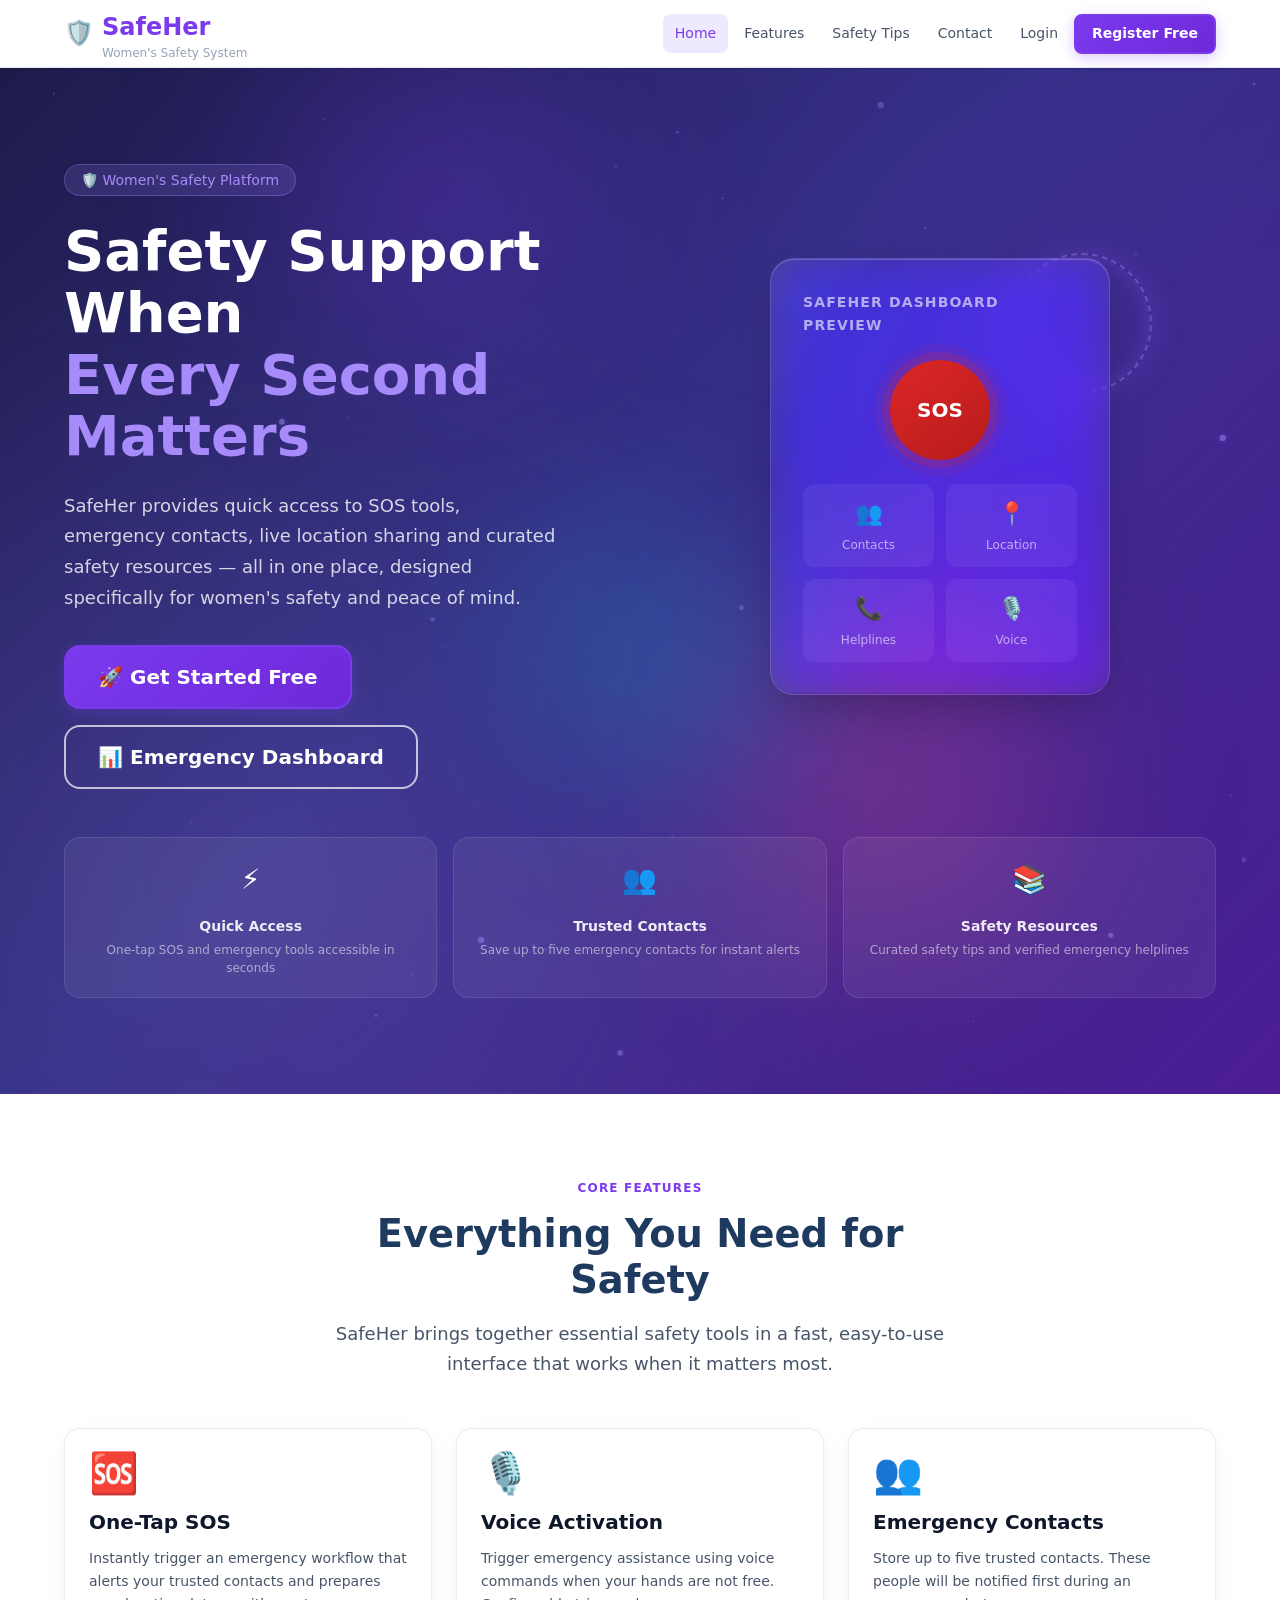
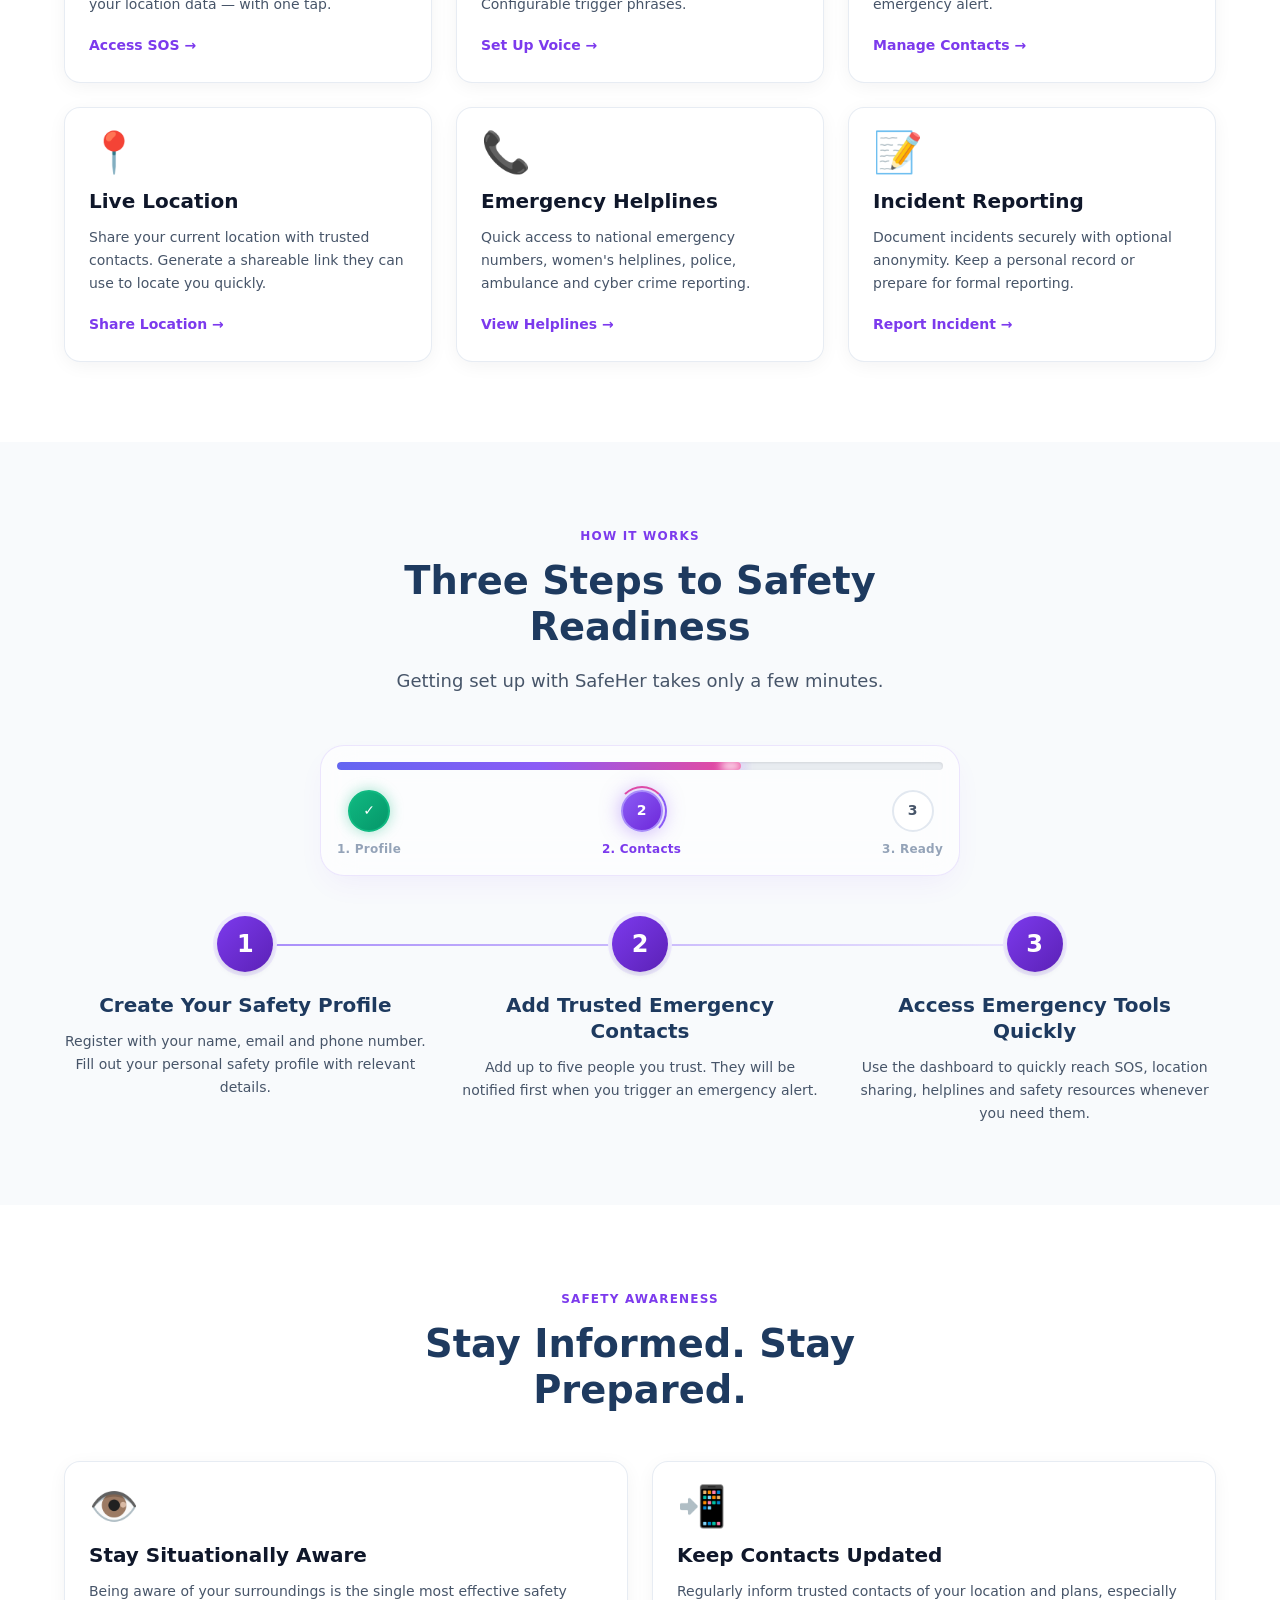
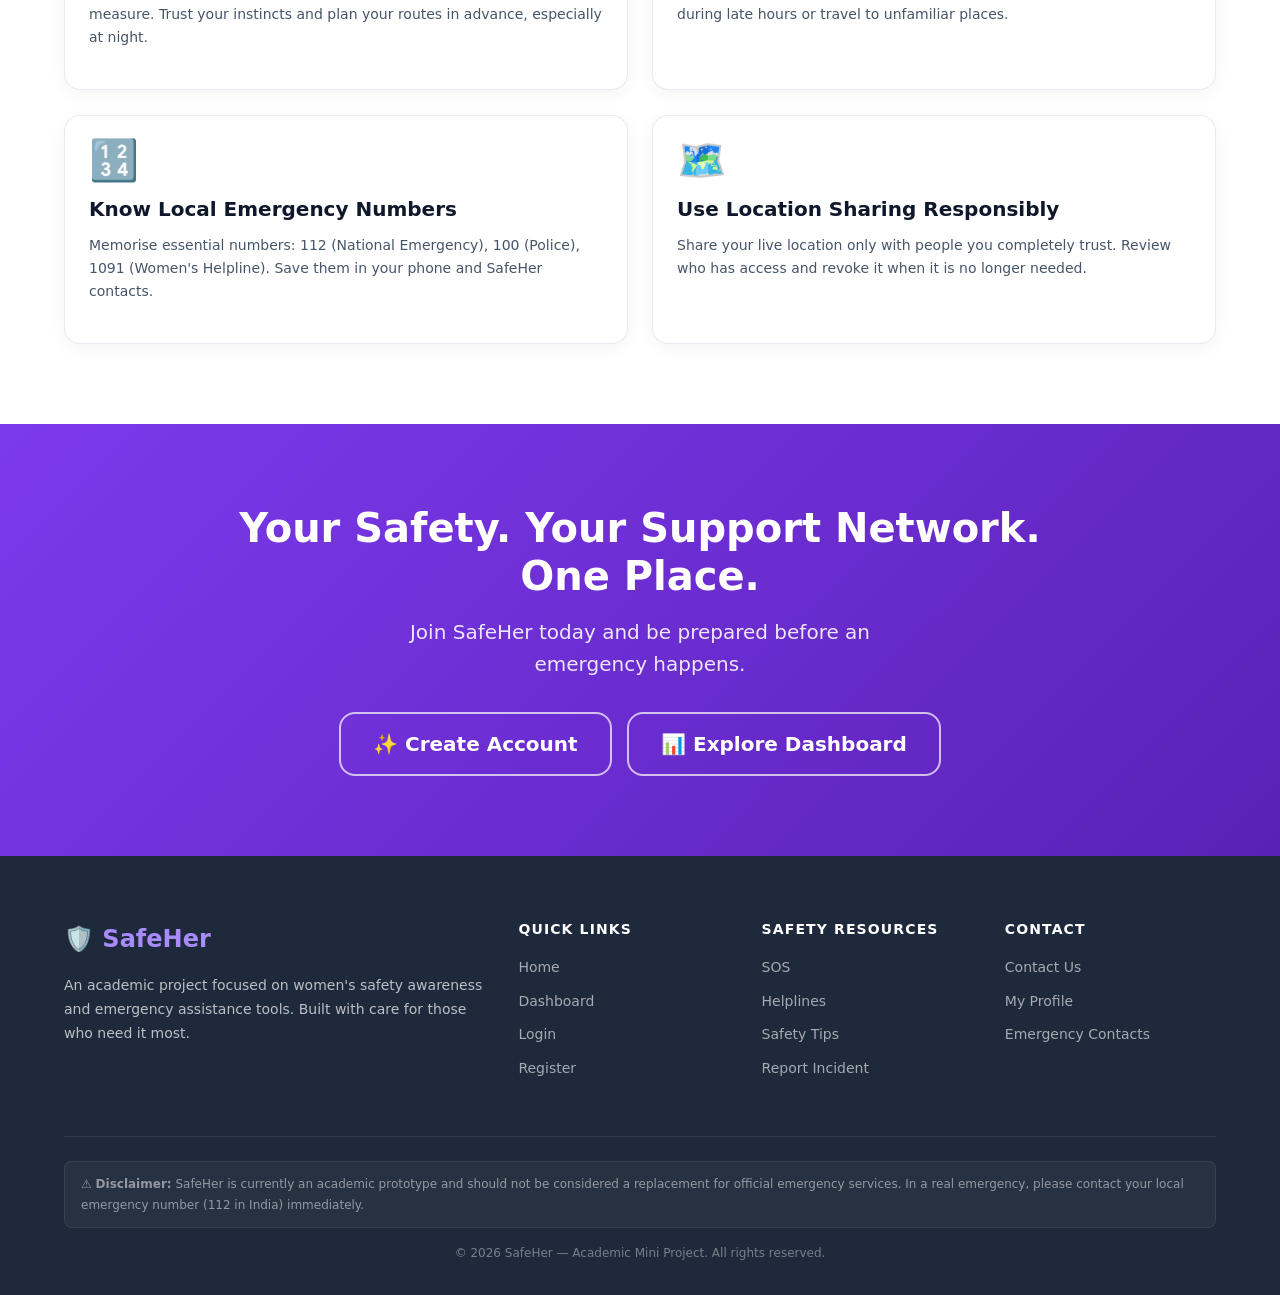
==== commit 196be6bd: "Create ui/ux more atractive" ====
--- a/index.html
+++ b/index.html
@@ -8,6 +8,7 @@
   <title>SafeHer – Women's Safety &amp; Emergency Assistance</title>
   <link rel="stylesheet" href="css/style.css" />
   <link rel="stylesheet" href="css/responsive.css" />
+  <link rel="stylesheet" href="css/animations.css" />
 </head>
 <body>
 
@@ -45,7 +46,7 @@
       <!-- Navigation -->
       <nav class="main-nav" aria-label="Main navigation">
         <ul class="main-nav__list" id="main-nav-list" role="list">
-          <li><a class="main-nav__link active" href="index.html" aria-current="page">Home</a></li>
+          <li><a class="main-nav__link" href="index.html" aria-current="page">Home</a></li>
           <li><a class="main-nav__link" href="#features">Features</a></li>
           <li><a class="main-nav__link" href="safety-tips.html">Safety Tips</a></li>
           <li><a class="main-nav__link" href="contact.html">Contact</a></li>
@@ -65,32 +66,100 @@
 
     <!-- ── HERO SECTION ──────────────────────────────────────────── -->
     <section class="hero" aria-labelledby="hero-heading">
-      <div class="container">
-        <div class="hero__content">
-          <div class="hero__badge" aria-hidden="true">
-            🛡️ Women's Safety Platform
-          </div>
-
-          <h1 class="hero__title" id="hero-heading">
-            Safety Support When<br />
-            <span class="highlight">Every Second Matters</span>
-          </h1>
-
-          <p class="hero__description">
-            SafeHer provides quick access to SOS tools, emergency contacts, live location
-            sharing and curated safety resources — all in one place, designed specifically
-            for women's safety and peace of mind.
-          </p>
-
-          <div class="hero__actions">
-            <a class="btn btn--primary btn--lg" href="register.html">
-              🚀 Get Started Free
-            </a>
-            <a class="btn btn--outline-white btn--lg" href="dashboard.html">
-              📊 Emergency Dashboard
-            </a>
-          </div>
-        </div>
+      <!-- 3D Web & Depth Canvas Background -->
+      <div class="canvas-3d-wrapper" aria-hidden="true">
+        <canvas id="hero-3d-canvas"></canvas>
+      </div>
+
+      <!-- Ambient Glow Depth Orbs -->
+      <div class="ambient-glow-mesh" aria-hidden="true">
+        <div class="glow-orb glow-orb--1"></div>
+        <div class="glow-orb glow-orb--2"></div>
+        <div class="glow-orb glow-orb--3"></div>
+      </div>
+
+      <!-- Floating 3D Geometric Ring -->
+      <div class="floating-3d-ring" style="top: 18%; right: 10%;" aria-hidden="true"></div>
+
+      <div class="container" style="position: relative; z-index: 1;">
+        <div class="hero__layout">
+
+          <!-- Left column: text and CTAs -->
+          <div class="hero__content">
+            <div class="hero__badge" aria-hidden="true">
+              🛡️ Women's Safety Platform
+            </div>
+
+            <h1 class="hero__title" id="hero-heading">
+              Safety Support When<br />
+              <span class="highlight">Every Second Matters</span>
+            </h1>
+
+            <p class="hero__description">
+              SafeHer provides quick access to SOS tools, emergency contacts, live location
+              sharing and curated safety resources — all in one place, designed specifically
+              for women's safety and peace of mind.
+            </p>
+
+            <div class="hero__actions">
+              <a class="btn btn--primary btn--lg" href="register.html">
+                🚀 Get Started Free
+              </a>
+              <a class="btn btn--outline-white btn--lg" href="dashboard.html">
+                📊 Emergency Dashboard
+              </a>
+            </div>
+          </div>
+
+          <!-- Right column: 3D Glassmorphic Preview -->
+          <div class="hero__visual" aria-hidden="true">
+            <div class="hero-card-preview glass-panel-3d">
+              <p class="hero-card-preview__title">SafeHer Dashboard Preview</p>
+              <div class="hero-sos-circle">
+                <span>SOS</span>
+              </div>
+              <div class="hero-mini-stats">
+                <div class="hero-mini-stat">
+                  <div class="hero-mini-stat__icon">👥</div>
+                  <div class="hero-mini-stat__label">Contacts</div>
+                </div>
+                <div class="hero-mini-stat">
+                  <div class="hero-mini-stat__icon">📍</div>
+                  <div class="hero-mini-stat__label">Location</div>
+                </div>
+                <div class="hero-mini-stat">
+                  <div class="hero-mini-stat__icon">📞</div>
+                  <div class="hero-mini-stat__label">Helplines</div>
+                </div>
+                <div class="hero-mini-stat">
+                  <div class="hero-mini-stat__icon">🎙️</div>
+                  <div class="hero-mini-stat__label">Voice</div>
+                </div>
+              </div>
+            </div>
+          </div>
+
+        </div><!-- /hero__layout -->
+
+        <!-- Trust highlights below hero -->
+        <div class="hero-highlights" role="list">
+          <div class="hero-highlight" role="listitem">
+            <div class="hero-highlight__icon">⚡</div>
+            <div class="hero-highlight__title">Quick Access</div>
+            <div class="hero-highlight__desc">One-tap SOS and emergency tools accessible in seconds</div>
+          </div>
+          <div class="hero-highlight" role="listitem">
+            <div class="hero-highlight__icon">👥</div>
+            <div class="hero-highlight__title">Trusted Contacts</div>
+            <div class="hero-highlight__desc">Save up to five emergency contacts for instant alerts</div>
+          </div>
+          <div class="hero-highlight" role="listitem">
+            <div class="hero-highlight__icon">📚</div>
+            <div class="hero-highlight__title">Safety Resources</div>
+            <div class="hero-highlight__desc">Curated safety tips and verified emergency helplines</div>
+          </div>
+        </div>
+
       </div>
     </section>
 
@@ -111,7 +180,7 @@
         <!-- Feature cards grid -->
         <div class="grid grid--3" role="list">
 
-          <article class="card" role="listitem" aria-label="One-Tap SOS feature">
+          <article class="card anim-card stagger-1" role="listitem" aria-label="One-Tap SOS feature">
             <span class="card__icon" aria-hidden="true">🆘</span>
             <h3 class="card__title">One-Tap SOS</h3>
             <p class="card__description">
@@ -123,7 +192,7 @@
             </a>
           </article>
 
-          <article class="card" role="listitem" aria-label="Voice Activation feature">
+          <article class="card anim-card stagger-2" role="listitem" aria-label="Voice Activation feature">
             <span class="card__icon" aria-hidden="true">🎙️</span>
             <h3 class="card__title">Voice Activation</h3>
             <p class="card__description">
@@ -135,7 +204,7 @@
             </a>
           </article>
 
-          <article class="card" role="listitem" aria-label="Emergency Contacts feature">
+          <article class="card anim-card stagger-3" role="listitem" aria-label="Emergency Contacts feature">
             <span class="card__icon" aria-hidden="true">👥</span>
             <h3 class="card__title">Emergency Contacts</h3>
             <p class="card__description">
@@ -147,7 +216,7 @@
             </a>
           </article>
 
-          <article class="card" role="listitem" aria-label="Live Location feature">
+          <article class="card anim-card stagger-4" role="listitem" aria-label="Live Location feature">
             <span class="card__icon" aria-hidden="true">📍</span>
             <h3 class="card__title">Live Location</h3>
             <p class="card__description">
@@ -159,7 +228,7 @@
             </a>
           </article>
 
-          <article class="card" role="listitem" aria-label="Emergency Helplines feature">
+          <article class="card anim-card stagger-5" role="listitem" aria-label="Emergency Helplines feature">
             <span class="card__icon" aria-hidden="true">📞</span>
             <h3 class="card__title">Emergency Helplines</h3>
             <p class="card__description">
@@ -171,7 +240,7 @@
             </a>
           </article>
 
-          <article class="card" role="listitem" aria-label="Incident Reporting feature">
+          <article class="card anim-card stagger-6" role="listitem" aria-label="Incident Reporting feature">
             <span class="card__icon" aria-hidden="true">📝</span>
             <h3 class="card__title">Incident Reporting</h3>
             <p class="card__description">
@@ -188,7 +257,7 @@
     </section>
 
     <!-- ── HOW SAFEHER WORKS ──────────────────────────────────────── -->
-    <section class="section" style="background-color: var(--color-bg-secondary);" aria-labelledby="how-heading">
+    <section class="section bg-secondary" aria-labelledby="how-heading">
       <div class="container">
         <div class="section-heading">
           <span class="section-heading__tag">How It Works</span>
@@ -198,6 +267,27 @@
           <p class="section-heading__subtitle">
             Getting set up with SafeHer takes only a few minutes.
           </p>
+        </div>
+
+        <!-- Interactive Animated Stepper & Progress Bar -->
+        <div class="stepper-container" aria-label="Setup Stepper Progress">
+          <div class="stepper-progress-track">
+            <div class="stepper-progress-fill step-2" id="stepper-progress-bar"></div>
+          </div>
+          <div class="stepper-steps">
+            <div class="stepper-step completed">
+              <span class="stepper-badge" aria-hidden="true">✓</span>
+              <span class="stepper-label">1. Profile</span>
+            </div>
+            <div class="stepper-step active">
+              <span class="stepper-badge" aria-hidden="true">2</span>
+              <span class="stepper-label">2. Contacts</span>
+            </div>
+            <div class="stepper-step">
+              <span class="stepper-badge" aria-hidden="true">3</span>
+              <span class="stepper-label">3. Ready</span>
+            </div>
+          </div>
         </div>
 
         <div class="steps" role="list">
@@ -294,7 +384,7 @@
           <a class="btn btn--outline-white btn--lg" href="register.html">
             ✨ Create Account
           </a>
-          <a class="btn btn--secondary btn--lg" href="dashboard.html" style="background: rgba(255,255,255,0.15); color: #fff; border-color: rgba(255,255,255,0.4);">
+          <a class="btn btn--outline-white btn--lg" href="dashboard.html">
             📊 Explore Dashboard
           </a>
         </div>
@@ -369,6 +459,7 @@
 
   <!-- Scripts -->
   <script src="js/main.js" defer></script>
+  <script src="js/animations.js" defer></script>
 
 </body>
 </html>
--- a/css/style.css
+++ b/css/style.css
@@ -1,10 +1,12 @@
 /* =====================================================
    SafeHer — Women's Safety & Emergency Assistance
-   css/style.css — Global Styles & Design Foundation
-   Step 1: Base setup. Full design system in Step 2.
+   css/style.css — Complete Design System (Step 2)
+   =====================================================
+   Brand: Purple/Violet (calm, trustworthy, safe)
+   Emergency: Red (meaningful, reserved for SOS only)
    ===================================================== */
 
-/* ----- 1. CSS RESET & NORMALIZATION ----- */
+/* ─── 1. CSS RESET & NORMALIZATION ─────────────────── */
 *,
 *::before,
 *::after {
@@ -15,13 +17,13 @@
 
 html {
   scroll-behavior: smooth;
-  font-size: 100%; /* 16px base */
+  font-size: 100%;
   -webkit-text-size-adjust: 100%;
 }
 
 body {
-  font-family: 'Segoe UI', system-ui, -apple-system, BlinkMacSystemFont,
-    'Helvetica Neue', Arial, sans-serif;
+  font-family: Inter, system-ui, -apple-system, BlinkMacSystemFont,
+    'Segoe UI', 'Helvetica Neue', Arial, sans-serif;
   font-size: 1rem;
   line-height: 1.6;
   color: var(--color-text-primary);
@@ -29,34 +31,20 @@
   min-height: 100vh;
 }
 
-img,
-picture,
-video,
-canvas,
-svg {
+img, picture, video, canvas, svg {
   display: block;
   max-width: 100%;
 }
 
-input,
-button,
-textarea,
-select {
+input, button, textarea, select {
   font: inherit;
 }
 
-p,
-h1,
-h2,
-h3,
-h4,
-h5,
-h6 {
+p, h1, h2, h3, h4, h5, h6 {
   overflow-wrap: break-word;
 }
 
-ul,
-ol {
+ul, ol {
   list-style: none;
 }
 
@@ -75,87 +63,95 @@
   border: none;
 }
 
-/* ----- 2. CSS CUSTOM PROPERTIES (Design Tokens) ----- */
+/* ─── 2. CSS CUSTOM PROPERTIES (Design Tokens) ─────── */
 :root {
-  /* --- Brand Colors --- */
-  --color-primary: #e63946;        /* SafeHer signature red */
-  --color-primary-dark: #c1121f;   /* Darker red for hover */
-  --color-primary-light: #ff6b6b;  /* Lighter red for accents */
-  --color-secondary: #457b9d;      /* Calming steel blue */
-  --color-secondary-dark: #1d3557; /* Deep navy */
-  --color-accent: #f4a261;         /* Warm amber for highlights */
+  /* --- Brand Colors — Purple/Violet (calm & trustworthy) --- */
+  --color-primary:        #7c3aed;   /* Violet — main brand */
+  --color-primary-dark:   #5b21b6;   /* Deeper violet for hover */
+  --color-primary-light:  #a78bfa;   /* Lighter violet for accents */
+  --color-primary-bg:     #ede9fe;   /* Very light violet tint */
+
+  /* --- Emergency / SOS — Red (reserved, meaningful) --- */
+  --color-sos:            #dc2626;   /* Emergency red */
+  --color-sos-dark:       #b91c1c;   /* Darker red for hover */
+  --color-sos-light:      #fca5a5;   /* Light red accent */
+  --color-sos-bg:         #fef2f2;   /* Very light red tint */
+
+  /* --- Secondary — Slate Blue (supportive) --- */
+  --color-secondary:      #3b82f6;   /* Blue */
+  --color-secondary-dark: #1e3a5f;   /* Deep navy */
 
   /* --- Status Colors --- */
-  --color-success: #2d6a4f;
-  --color-success-light: #d8f3dc;
-  --color-warning: #b5560e;
-  --color-warning-light: #fff3cd;
-  --color-danger: #c1121f;
-  --color-danger-light: #ffe0e3;
-  --color-info: #0077b6;
-  --color-info-light: #caf0f8;
-
-  /* --- Neutral / Background Colors --- */
-  --color-bg-primary: #ffffff;
-  --color-bg-secondary: #f8f9fa;
-  --color-bg-tertiary: #f1f3f5;
-  --color-bg-dark: #1d3557;
-
-  /* --- Text Colors --- */
-  --color-text-primary: #212529;
-  --color-text-secondary: #6c757d;
-  --color-text-muted: #adb5bd;
-  --color-text-inverse: #ffffff;
+  --color-success:        #16a34a;
+  --color-success-light:  #dcfce7;
+  --color-warning:        #d97706;
+  --color-warning-light:  #fef3c7;
+  --color-danger:         #dc2626;
+  --color-danger-light:   #fef2f2;
+  --color-info:           #0284c7;
+  --color-info-light:     #e0f2fe;
+
+  /* --- Neutral / Background --- */
+  --color-bg-primary:     #ffffff;
+  --color-bg-secondary:   #f8fafc;
+  --color-bg-tertiary:    #f1f5f9;
+  --color-bg-dark:        #1e293b;   /* Dashboard/header dark */
+
+  /* --- Text --- */
+  --color-text-primary:   #0f172a;
+  --color-text-secondary: #475569;
+  --color-text-muted:     #94a3b8;
+  --color-text-inverse:   #ffffff;
 
   /* --- Border --- */
-  --color-border: #dee2e6;
-  --color-border-focus: var(--color-primary);
+  --color-border:         #e2e8f0;
+  --color-border-focus:   var(--color-primary);
 
   /* --- Typography --- */
-  --font-family-base: 'Segoe UI', system-ui, -apple-system, sans-serif;
-  --font-size-xs: 0.75rem;   /* 12px */
-  --font-size-sm: 0.875rem;  /* 14px */
-  --font-size-base: 1rem;    /* 16px */
-  --font-size-md: 1.125rem;  /* 18px */
-  --font-size-lg: 1.25rem;   /* 20px */
-  --font-size-xl: 1.5rem;    /* 24px */
-  --font-size-2xl: 2rem;     /* 32px */
-  --font-size-3xl: 2.5rem;   /* 40px */
-  --font-size-4xl: 3rem;     /* 48px */
-
-  --font-weight-normal: 400;
-  --font-weight-medium: 500;
-  --font-weight-semibold: 600;
-  --font-weight-bold: 700;
+  --font-family-base: Inter, system-ui, -apple-system, sans-serif;
+  --font-size-xs:   0.75rem;    /* 12px */
+  --font-size-sm:   0.875rem;   /* 14px */
+  --font-size-base: 1rem;       /* 16px */
+  --font-size-md:   1.125rem;   /* 18px */
+  --font-size-lg:   1.25rem;    /* 20px */
+  --font-size-xl:   1.5rem;     /* 24px */
+  --font-size-2xl:  2rem;       /* 32px */
+  --font-size-3xl:  2.5rem;     /* 40px */
+  --font-size-4xl:  3rem;       /* 48px */
+
+  --font-weight-normal:    400;
+  --font-weight-medium:    500;
+  --font-weight-semibold:  600;
+  --font-weight-bold:      700;
   --font-weight-extrabold: 800;
 
   /* --- Spacing Scale --- */
-  --space-1: 0.25rem;   /* 4px */
-  --space-2: 0.5rem;    /* 8px */
-  --space-3: 0.75rem;   /* 12px */
-  --space-4: 1rem;      /* 16px */
-  --space-5: 1.25rem;   /* 20px */
-  --space-6: 1.5rem;    /* 24px */
-  --space-8: 2rem;      /* 32px */
-  --space-10: 2.5rem;   /* 40px */
-  --space-12: 3rem;     /* 48px */
-  --space-16: 4rem;     /* 64px */
-  --space-20: 5rem;     /* 80px */
-  --space-24: 6rem;     /* 96px */
+  --space-1:  0.25rem;   /* 4px  */
+  --space-2:  0.5rem;    /* 8px  */
+  --space-3:  0.75rem;   /* 12px */
+  --space-4:  1rem;      /* 16px */
+  --space-5:  1.25rem;   /* 20px */
+  --space-6:  1.5rem;    /* 24px */
+  --space-8:  2rem;      /* 32px */
+  --space-10: 2.5rem;    /* 40px */
+  --space-12: 3rem;      /* 48px */
+  --space-16: 4rem;      /* 64px */
+  --space-20: 5rem;      /* 80px */
+  --space-24: 6rem;      /* 96px */
 
   /* --- Border Radius --- */
-  --radius-sm: 0.25rem;
-  --radius-md: 0.5rem;
-  --radius-lg: 0.75rem;
-  --radius-xl: 1rem;
-  --radius-2xl: 1.5rem;
+  --radius-sm:   0.25rem;
+  --radius-md:   0.5rem;
+  --radius-lg:   0.75rem;
+  --radius-xl:   1rem;
+  --radius-2xl:  1.5rem;
   --radius-full: 9999px;
 
   /* --- Shadows --- */
-  --shadow-sm: 0 1px 3px rgba(0, 0, 0, 0.08), 0 1px 2px rgba(0, 0, 0, 0.06);
-  --shadow-md: 0 4px 6px rgba(0, 0, 0, 0.07), 0 2px 4px rgba(0, 0, 0, 0.05);
-  --shadow-lg: 0 10px 15px rgba(0, 0, 0, 0.1), 0 4px 6px rgba(0, 0, 0, 0.05);
-  --shadow-xl: 0 20px 25px rgba(0, 0, 0, 0.1), 0 10px 10px rgba(0, 0, 0, 0.04);
+  --shadow-sm: 0 1px 3px rgba(0,0,0,0.07), 0 1px 2px rgba(0,0,0,0.05);
+  --shadow-md: 0 4px 6px rgba(0,0,0,0.06), 0 2px 4px rgba(0,0,0,0.04);
+  --shadow-lg: 0 10px 20px rgba(0,0,0,0.08), 0 4px 6px rgba(0,0,0,0.04);
+  --shadow-xl: 0 20px 40px rgba(0,0,0,0.10), 0 8px 16px rgba(0,0,0,0.05);
 
   /* --- Transitions --- */
   --transition-fast: 150ms ease;
@@ -163,22 +159,22 @@
   --transition-slow: 400ms ease;
 
   /* --- Layout --- */
-  --container-max: 1200px;
+  --container-max:     1200px;
   --container-padding: var(--space-6);
-  --nav-height: 70px;
-
-  /* --- Z-Index --- */
+  --nav-height:        68px;
+
+  /* --- Z-Index Scale --- */
   --z-dropdown: 100;
-  --z-sticky: 200;
-  --z-modal: 300;
-  --z-overlay: 400;
-  --z-toast: 500;
-}
-
-/* ----- 3. TYPOGRAPHY ----- */
-h1 { font-size: var(--font-size-4xl); font-weight: var(--font-weight-extrabold); line-height: 1.15; }
-h2 { font-size: var(--font-size-3xl); font-weight: var(--font-weight-bold); line-height: 1.2; }
-h3 { font-size: var(--font-size-2xl); font-weight: var(--font-weight-bold); line-height: 1.3; }
+  --z-sticky:   200;
+  --z-modal:    300;
+  --z-overlay:  400;
+  --z-toast:    500;
+}
+
+/* ─── 3. TYPOGRAPHY ─────────────────────────────────── */
+h1 { font-size: clamp(1.75rem, 4vw, var(--font-size-4xl)); font-weight: var(--font-weight-extrabold); line-height: 1.15; }
+h2 { font-size: clamp(1.5rem, 3vw, var(--font-size-3xl)); font-weight: var(--font-weight-bold); line-height: 1.2; }
+h3 { font-size: clamp(1.25rem, 2.5vw, var(--font-size-2xl)); font-weight: var(--font-weight-bold); line-height: 1.3; }
 h4 { font-size: var(--font-size-xl); font-weight: var(--font-weight-semibold); line-height: 1.4; }
 h5 { font-size: var(--font-size-lg); font-weight: var(--font-weight-semibold); line-height: 1.4; }
 h6 { font-size: var(--font-size-md); font-weight: var(--font-weight-medium); line-height: 1.4; }
@@ -186,7 +182,7 @@
 p { margin-bottom: var(--space-4); }
 p:last-child { margin-bottom: 0; }
 
-/* ----- 4. LAYOUT UTILITIES ----- */
+/* ─── 4. LAYOUT UTILITIES ───────────────────────────── */
 .container {
   width: 100%;
   max-width: var(--container-max);
@@ -211,136 +207,189 @@
   padding-bottom: var(--space-24);
 }
 
-/* ----- 5. BUTTON STYLES ----- */
+/* ─── 5. ACCESSIBILITY UTILITIES ────────────────────── */
+/* Screen-reader only — visually hidden but accessible */
+.sr-only {
+  position: absolute;
+  width: 1px;
+  height: 1px;
+  padding: 0;
+  margin: -1px;
+  overflow: hidden;
+  clip: rect(0, 0, 0, 0);
+  white-space: nowrap;
+  border: 0;
+}
+
+/* Legacy alias */
+.visually-hidden {
+  position: absolute;
+  width: 1px;
+  height: 1px;
+  padding: 0;
+  margin: -1px;
+  overflow: hidden;
+  clip: rect(0, 0, 0, 0);
+  white-space: nowrap;
+  border: 0;
+}
+
+/* Skip navigation link */
+.skip-link {
+  position: absolute;
+  top: -100%;
+  left: var(--space-4);
+  z-index: 9999;
+  background-color: var(--color-primary);
+  color: var(--color-text-inverse);
+  padding: var(--space-3) var(--space-6);
+  border-radius: var(--radius-md);
+  font-weight: var(--font-weight-semibold);
+  text-decoration: none;
+  transition: top var(--transition-fast);
+}
+
+.skip-link:focus {
+  top: var(--space-4);
+}
+
+/* ─── 6. FOCUS STYLES ───────────────────────────────── */
+:focus-visible {
+  outline: 3px solid var(--color-primary);
+  outline-offset: 3px;
+}
+
+/* ─── 7. BUTTON SYSTEM ──────────────────────────────── */
 .btn {
   display: inline-flex;
   align-items: center;
   justify-content: center;
   gap: var(--space-2);
   padding: var(--space-3) var(--space-6);
+  min-height: 44px; /* touch target */
   border-radius: var(--radius-lg);
   font-size: var(--font-size-base);
   font-weight: var(--font-weight-semibold);
-  line-height: 1.5;
+  line-height: 1.4;
   text-align: center;
   white-space: nowrap;
-  transition: background-color var(--transition-base),
-              color var(--transition-base),
-              border-color var(--transition-base),
-              box-shadow var(--transition-base),
-              transform var(--transition-fast);
+  transition:
+    background-color var(--transition-base),
+    color var(--transition-base),
+    border-color var(--transition-base),
+    box-shadow var(--transition-base),
+    transform var(--transition-fast);
   cursor: pointer;
   border: 2px solid transparent;
   text-decoration: none;
-}
-
-.btn:hover {
-  transform: translateY(-1px);
-}
-
-.btn:active {
-  transform: translateY(0);
-}
-
+  vertical-align: middle;
+}
+
+.btn:hover { transform: translateY(-1px); }
+.btn:active { transform: translateY(0); }
 .btn:focus-visible {
   outline: 3px solid var(--color-primary-light);
   outline-offset: 2px;
 }
 
+/* Primary — Violet */
 .btn--primary {
   background-color: var(--color-primary);
   color: var(--color-text-inverse);
   border-color: var(--color-primary);
 }
-
 .btn--primary:hover {
   background-color: var(--color-primary-dark);
   border-color: var(--color-primary-dark);
   color: var(--color-text-inverse);
 }
 
+/* Secondary — outlined navy */
 .btn--secondary {
   background-color: transparent;
   color: var(--color-secondary-dark);
   border-color: var(--color-secondary-dark);
 }
-
 .btn--secondary:hover {
   background-color: var(--color-secondary-dark);
   color: var(--color-text-inverse);
 }
 
+/* Outline White — for use on dark backgrounds */
 .btn--outline-white {
   background-color: transparent;
   color: var(--color-text-inverse);
+  border-color: rgba(255,255,255,0.7);
+}
+.btn--outline-white:hover {
+  background-color: rgba(255,255,255,0.15);
   border-color: var(--color-text-inverse);
 }
 
-.btn--outline-white:hover {
-  background-color: var(--color-text-inverse);
-  color: var(--color-primary);
-}
-
+/* Danger / SOS — Red, high contrast */
 .btn--danger {
-  background-color: var(--color-danger);
-  color: var(--color-text-inverse);
-  border-color: var(--color-danger);
-}
-
+  background-color: var(--color-sos);
+  color: var(--color-text-inverse);
+  border-color: var(--color-sos);
+}
 .btn--danger:hover {
-  background-color: #a00d16;
-  border-color: #a00d16;
-  color: var(--color-text-inverse);
-}
-
+  background-color: var(--color-sos-dark);
+  border-color: var(--color-sos-dark);
+  color: var(--color-text-inverse);
+}
+.btn--danger:focus-visible {
+  outline-color: var(--color-sos-light);
+}
+
+/* Ghost */
 .btn--ghost {
   background-color: transparent;
   color: var(--color-primary);
   border-color: transparent;
 }
-
 .btn--ghost:hover {
-  background-color: var(--color-bg-tertiary);
-}
-
+  background-color: var(--color-primary-bg);
+}
+
+/* Sizes */
 .btn--sm {
   padding: var(--space-2) var(--space-4);
   font-size: var(--font-size-sm);
+  min-height: 36px;
   border-radius: var(--radius-md);
 }
-
 .btn--lg {
   padding: var(--space-4) var(--space-8);
   font-size: var(--font-size-lg);
+  min-height: 52px;
   border-radius: var(--radius-xl);
 }
-
 .btn--xl {
   padding: var(--space-5) var(--space-10);
   font-size: var(--font-size-xl);
+  min-height: 60px;
   border-radius: var(--radius-2xl);
   font-weight: var(--font-weight-extrabold);
-}
-
+  letter-spacing: 0.02em;
+}
 .btn--block {
   display: flex;
   width: 100%;
 }
 
+/* States */
 .btn:disabled,
 .btn[aria-disabled="true"] {
-  opacity: 0.55;
+  opacity: 0.5;
   cursor: not-allowed;
   pointer-events: none;
   transform: none;
 }
 
-/* ----- 6. NAVIGATION ----- */
+/* ─── 8. NAVIGATION — PUBLIC SITE ───────────────────── */
 .site-header {
   position: sticky;
   top: 0;
-  left: 0;
-  right: 0;
   z-index: var(--z-sticky);
   background-color: var(--color-bg-primary);
   border-bottom: 1px solid var(--color-border);
@@ -355,6 +404,7 @@
   height: 100%;
 }
 
+/* Brand / Logo */
 .site-logo {
   display: flex;
   align-items: center;
@@ -363,30 +413,34 @@
   font-weight: var(--font-weight-extrabold);
   color: var(--color-primary);
   text-decoration: none;
+  flex-shrink: 0;
 }
 
 .site-logo .logo-icon {
   font-size: 1.5rem;
+  line-height: 1;
 }
 
 .site-logo .logo-subtitle {
   font-size: var(--font-size-xs);
   font-weight: var(--font-weight-normal);
-  color: var(--color-text-secondary);
+  color: var(--color-text-muted);
   display: block;
   line-height: 1;
-}
-
+  margin-top: 1px;
+}
+
+/* Nav links */
 .main-nav {
   display: flex;
   align-items: center;
-  gap: var(--space-6);
+  gap: var(--space-4);
 }
 
 .main-nav__list {
   display: flex;
   align-items: center;
-  gap: var(--space-4);
+  gap: var(--space-1);
 }
 
 .main-nav__link {
@@ -397,12 +451,15 @@
   border-radius: var(--radius-md);
   transition: color var(--transition-base), background-color var(--transition-base);
   text-decoration: none;
+  min-height: 36px;
+  display: inline-flex;
+  align-items: center;
 }
 
 .main-nav__link:hover,
 .main-nav__link.active {
   color: var(--color-primary);
-  background-color: var(--color-danger-light);
+  background-color: var(--color-primary-bg);
 }
 
 .main-nav__link:focus-visible {
@@ -410,6 +467,7 @@
   outline-offset: 2px;
 }
 
+/* Hamburger Toggle */
 .nav-toggle {
   display: none;
   flex-direction: column;
@@ -419,30 +477,38 @@
   padding: var(--space-2);
   cursor: pointer;
   border-radius: var(--radius-md);
+  min-width: 44px;
+  min-height: 44px;
+  align-items: center;
+  justify-content: center;
 }
 
 .nav-toggle__bar {
   display: block;
-  width: 24px;
+  width: 22px;
   height: 2px;
   background-color: var(--color-text-primary);
   border-radius: 2px;
   transition: transform var(--transition-base), opacity var(--transition-base);
 }
 
+/* Hamburger open state — X shape */
 .nav-toggle[aria-expanded="true"] .nav-toggle__bar:nth-child(1) {
   transform: translateY(7px) rotate(45deg);
 }
-
 .nav-toggle[aria-expanded="true"] .nav-toggle__bar:nth-child(2) {
   opacity: 0;
 }
-
 .nav-toggle[aria-expanded="true"] .nav-toggle__bar:nth-child(3) {
   transform: translateY(-7px) rotate(-45deg);
 }
 
-/* ----- 7. DASHBOARD NAV ----- */
+/* White bars variant for dashboard dark nav */
+.nav-toggle--light .nav-toggle__bar {
+  background-color: rgba(255,255,255,0.85);
+}
+
+/* ─── 9. NAVIGATION — DASHBOARD ─────────────────────── */
 .dashboard-header {
   position: sticky;
   top: 0;
@@ -464,6 +530,10 @@
   font-weight: var(--font-weight-extrabold);
   color: var(--color-primary-light);
   text-decoration: none;
+  display: flex;
+  align-items: center;
+  gap: var(--space-2);
+  flex-shrink: 0;
 }
 
 .dashboard-nav__list {
@@ -475,22 +545,25 @@
 .dashboard-nav__link {
   font-size: var(--font-size-sm);
   font-weight: var(--font-weight-medium);
-  color: rgba(255, 255, 255, 0.8);
+  color: rgba(255,255,255,0.75);
   padding: var(--space-2) var(--space-3);
   border-radius: var(--radius-md);
   transition: color var(--transition-base), background-color var(--transition-base);
   text-decoration: none;
+  min-height: 36px;
+  display: inline-flex;
+  align-items: center;
 }
 
 .dashboard-nav__link:hover,
 .dashboard-nav__link.active {
   color: var(--color-text-inverse);
-  background-color: rgba(255, 255, 255, 0.15);
-}
-
-/* ----- 8. HERO SECTION ----- */
+  background-color: rgba(255,255,255,0.12);
+}
+
+/* ─── 10. HERO SECTION ──────────────────────────────── */
 .hero {
-  background: linear-gradient(135deg, var(--color-secondary-dark) 0%, #2d3e6e 50%, #4a1942 100%);
+  background: linear-gradient(135deg, #1e1b4b 0%, #312e81 45%, #4c1d95 100%);
   color: var(--color-text-inverse);
   padding: var(--space-24) 0;
   position: relative;
@@ -501,29 +574,38 @@
   content: '';
   position: absolute;
   inset: 0;
-  background: url("data:image/svg+xml,%3Csvg xmlns='http://www.w3.org/2000/svg' width='100' height='100' viewBox='0 0 100 100'%3E%3Ccircle cx='50' cy='50' r='40' fill='none' stroke='rgba(255,255,255,0.03)' stroke-width='1'/%3E%3C/svg%3E") repeat;
+  background:
+    radial-gradient(circle at 20% 80%, rgba(167,139,250,0.15) 0%, transparent 50%),
+    radial-gradient(circle at 80% 20%, rgba(124,58,237,0.1) 0%, transparent 50%);
   pointer-events: none;
+}
+
+.hero__layout {
+  display: grid;
+  grid-template-columns: 1fr 1fr;
+  gap: var(--space-12);
+  align-items: center;
+  position: relative;
+  z-index: 1;
 }
 
 .hero__content {
   position: relative;
   z-index: 1;
-  max-width: 700px;
 }
 
 .hero__badge {
   display: inline-flex;
   align-items: center;
   gap: var(--space-2);
-  background-color: rgba(255, 255, 255, 0.12);
-  border: 1px solid rgba(255, 255, 255, 0.2);
+  background-color: rgba(167,139,250,0.15);
+  border: 1px solid rgba(167,139,250,0.3);
   border-radius: var(--radius-full);
   padding: var(--space-1) var(--space-4);
   font-size: var(--font-size-sm);
   font-weight: var(--font-weight-medium);
   color: var(--color-primary-light);
   margin-bottom: var(--space-6);
-  backdrop-filter: blur(4px);
 }
 
 .hero__title {
@@ -539,9 +621,9 @@
 }
 
 .hero__description {
-  font-size: var(--font-size-lg);
-  color: rgba(255, 255, 255, 0.85);
-  max-width: 580px;
+  font-size: var(--font-size-md);
+  color: rgba(255,255,255,0.8);
+  max-width: 500px;
   margin-bottom: var(--space-8);
   line-height: 1.7;
 }
@@ -552,25 +634,131 @@
   flex-wrap: wrap;
 }
 
-/* ----- 9. CARD STYLES ----- */
+/* Hero visual — CSS illustration */
+.hero__visual {
+  display: flex;
+  align-items: center;
+  justify-content: center;
+}
+
+.hero-card-preview {
+  background: rgba(255,255,255,0.07);
+  border: 1px solid rgba(255,255,255,0.12);
+  border-radius: var(--radius-2xl);
+  padding: var(--space-8);
+  backdrop-filter: blur(8px);
+  width: 100%;
+  max-width: 340px;
+}
+
+.hero-card-preview__title {
+  font-size: var(--font-size-sm);
+  font-weight: var(--font-weight-semibold);
+  color: rgba(255,255,255,0.6);
+  text-transform: uppercase;
+  letter-spacing: 0.08em;
+  margin-bottom: var(--space-6);
+}
+
+.hero-sos-circle {
+  width: 100px;
+  height: 100px;
+  border-radius: var(--radius-full);
+  background: linear-gradient(145deg, var(--color-sos), var(--color-sos-dark));
+  display: flex;
+  flex-direction: column;
+  align-items: center;
+  justify-content: center;
+  margin: 0 auto var(--space-6);
+  font-weight: var(--font-weight-extrabold);
+  font-size: var(--font-size-lg);
+  color: #fff;
+  box-shadow: 0 0 0 8px rgba(220,38,38,0.2), 0 0 0 16px rgba(220,38,38,0.08);
+}
+
+.hero-mini-stats {
+  display: grid;
+  grid-template-columns: 1fr 1fr;
+  gap: var(--space-3);
+}
+
+.hero-mini-stat {
+  background: rgba(255,255,255,0.06);
+  border-radius: var(--radius-lg);
+  padding: var(--space-3);
+  text-align: center;
+}
+
+.hero-mini-stat__icon {
+  font-size: 1.4rem;
+  margin-bottom: var(--space-1);
+}
+
+.hero-mini-stat__label {
+  font-size: var(--font-size-xs);
+  color: rgba(255,255,255,0.6);
+}
+
+/* Hero trust highlights */
+.hero-highlights {
+  display: grid;
+  grid-template-columns: repeat(3, 1fr);
+  gap: var(--space-4);
+  margin-top: var(--space-10);
+  position: relative;
+  z-index: 1;
+}
+
+.hero-highlight {
+  background: rgba(255,255,255,0.06);
+  border: 1px solid rgba(255,255,255,0.1);
+  border-radius: var(--radius-xl);
+  padding: var(--space-5);
+  text-align: center;
+}
+
+.hero-highlight__icon {
+  font-size: 1.75rem;
+  margin-bottom: var(--space-3);
+}
+
+.hero-highlight__title {
+  font-size: var(--font-size-sm);
+  font-weight: var(--font-weight-bold);
+  color: rgba(255,255,255,0.9);
+  margin-bottom: var(--space-1);
+}
+
+.hero-highlight__desc {
+  font-size: var(--font-size-xs);
+  color: rgba(255,255,255,0.55);
+  line-height: 1.5;
+}
+
+/* ─── 11. CARD STYLES ───────────────────────────────── */
 .card {
   background-color: var(--color-bg-primary);
   border: 1px solid var(--color-border);
   border-radius: var(--radius-xl);
   padding: var(--space-6);
   box-shadow: var(--shadow-sm);
-  transition: box-shadow var(--transition-base), transform var(--transition-base);
-}
-
-.card:hover {
-  box-shadow: var(--shadow-lg);
-  transform: translateY(-2px);
+  transition: box-shadow var(--transition-base), transform var(--transition-base),
+              border-color var(--transition-base);
+}
+
+@media (hover: hover) {
+  .card:hover {
+    box-shadow: var(--shadow-lg);
+    transform: translateY(-2px);
+    border-color: var(--color-primary-light);
+  }
 }
 
 .card__icon {
   font-size: 2.5rem;
   margin-bottom: var(--space-4);
   display: block;
+  line-height: 1;
 }
 
 .card__title {
@@ -583,7 +771,7 @@
 .card__description {
   font-size: var(--font-size-sm);
   color: var(--color-text-secondary);
-  line-height: 1.6;
+  line-height: 1.65;
   margin-bottom: var(--space-4);
 }
 
@@ -595,14 +783,15 @@
   display: inline-flex;
   align-items: center;
   gap: var(--space-1);
-  transition: gap var(--transition-base);
+  transition: gap var(--transition-base), color var(--transition-base);
 }
 
 .card__link:hover {
-  gap: var(--space-2);
-}
-
-/* ----- 10. GRID LAYOUTS ----- */
+  gap: var(--space-3);
+  color: var(--color-primary-dark);
+}
+
+/* ─── 12. GRID LAYOUTS ──────────────────────────────── */
 .grid {
   display: grid;
   gap: var(--space-6);
@@ -612,7 +801,37 @@
 .grid--3 { grid-template-columns: repeat(3, 1fr); }
 .grid--4 { grid-template-columns: repeat(4, 1fr); }
 
-/* ----- 11. FORM STYLES ----- */
+/* ─── 13. SECTION HEADING ───────────────────────────── */
+.section-heading {
+  text-align: center;
+  max-width: 650px;
+  margin-left: auto;
+  margin-right: auto;
+  margin-bottom: var(--space-12);
+}
+
+.section-heading__tag {
+  display: inline-block;
+  font-size: var(--font-size-xs);
+  font-weight: var(--font-weight-bold);
+  text-transform: uppercase;
+  letter-spacing: 0.1em;
+  color: var(--color-primary);
+  margin-bottom: var(--space-3);
+}
+
+.section-heading__title {
+  color: var(--color-secondary-dark);
+  margin-bottom: var(--space-4);
+}
+
+.section-heading__subtitle {
+  font-size: var(--font-size-md);
+  color: var(--color-text-secondary);
+  line-height: 1.7;
+}
+
+/* ─── 14. FORM SYSTEM ───────────────────────────────── */
 .form-group {
   margin-bottom: var(--space-5);
 }
@@ -644,6 +863,7 @@
   border-radius: var(--radius-lg);
   transition: border-color var(--transition-base), box-shadow var(--transition-base);
   appearance: none;
+  min-height: 44px;
 }
 
 .form-input:focus,
@@ -651,7 +871,13 @@
 .form-textarea:focus {
   outline: none;
   border-color: var(--color-primary);
-  box-shadow: 0 0 0 3px rgba(230, 57, 70, 0.15);
+  box-shadow: 0 0 0 3px rgba(124,58,237,0.15);
+}
+
+.form-input[aria-invalid="true"],
+.form-select[aria-invalid="true"],
+.form-textarea[aria-invalid="true"] {
+  border-color: var(--color-danger);
 }
 
 .form-input::placeholder,
@@ -665,13 +891,14 @@
 }
 
 .form-select {
-  background-image: url("data:image/svg+xml,%3Csvg xmlns='http://www.w3.org/2000/svg' width='16' height='16' viewBox='0 0 24 24' fill='none' stroke='%236c757d' stroke-width='2'%3E%3Cpolyline points='6 9 12 15 18 9'%3E%3C/polyline%3E%3C/svg%3E");
+  background-image: url("data:image/svg+xml,%3Csvg xmlns='http://www.w3.org/2000/svg' width='16' height='16' viewBox='0 0 24 24' fill='none' stroke='%2394a3b8' stroke-width='2'%3E%3Cpolyline points='6 9 12 15 18 9'%3E%3C/polyline%3E%3C/svg%3E");
   background-repeat: no-repeat;
   background-position: right var(--space-3) center;
   padding-right: var(--space-10);
   cursor: pointer;
 }
 
+/* Checkbox / Radio */
 .form-checkbox-group,
 .form-radio-group {
   display: flex;
@@ -683,7 +910,7 @@
 .form-radio {
   width: 1.1rem;
   height: 1.1rem;
-  margin-top: 0.15rem;
+  margin-top: 0.2rem;
   accent-color: var(--color-primary);
   cursor: pointer;
   flex-shrink: 0;
@@ -694,13 +921,33 @@
   font-size: var(--font-size-sm);
   color: var(--color-text-secondary);
   cursor: pointer;
-  line-height: 1.5;
-}
-
+  line-height: 1.55;
+}
+
+/* File input */
+.form-file {
+  display: block;
+  width: 100%;
+  padding: var(--space-3) var(--space-4);
+  font-size: var(--font-size-sm);
+  color: var(--color-text-secondary);
+  background-color: var(--color-bg-secondary);
+  border: 1.5px dashed var(--color-border);
+  border-radius: var(--radius-lg);
+  cursor: pointer;
+  transition: border-color var(--transition-base);
+}
+
+.form-file:hover {
+  border-color: var(--color-primary);
+}
+
+/* Form feedback text */
 .form-hint {
   font-size: var(--font-size-xs);
   color: var(--color-text-muted);
   margin-top: var(--space-1);
+  line-height: 1.5;
 }
 
 .form-error {
@@ -708,19 +955,38 @@
   color: var(--color-danger);
   margin-top: var(--space-1);
   display: none;
-}
-
+  line-height: 1.5;
+}
+
+.form-success {
+  font-size: var(--font-size-xs);
+  color: var(--color-success);
+  margin-top: var(--space-1);
+  display: none;
+}
+
+/* Error state */
 .form-group.has-error .form-input,
 .form-group.has-error .form-select,
 .form-group.has-error .form-textarea {
   border-color: var(--color-danger);
+  box-shadow: 0 0 0 3px rgba(220,38,38,0.1);
 }
 
 .form-group.has-error .form-error {
   display: block;
 }
 
-/* ----- 12. ALERT / NOTICE BOXES ----- */
+/* Success state */
+.form-group.has-success .form-input {
+  border-color: var(--color-success);
+}
+
+.form-group.has-success .form-success {
+  display: block;
+}
+
+/* ─── 15. ALERT / NOTICE BOXES ──────────────────────── */
 .alert {
   display: flex;
   align-items: flex-start;
@@ -728,104 +994,112 @@
   padding: var(--space-4) var(--space-5);
   border-radius: var(--radius-lg);
   font-size: var(--font-size-sm);
-  line-height: 1.5;
+  line-height: 1.6;
 }
 
 .alert--info {
   background-color: var(--color-info-light);
   border-left: 4px solid var(--color-info);
-  color: #0c3547;
+  color: #0c4a6e;
 }
 
 .alert--warning {
   background-color: var(--color-warning-light);
   border-left: 4px solid var(--color-warning);
-  color: #5a3800;
+  color: #78350f;
 }
 
 .alert--danger {
   background-color: var(--color-danger-light);
   border-left: 4px solid var(--color-danger);
-  color: #6b0a10;
+  color: #7f1d1d;
 }
 
 .alert--success {
   background-color: var(--color-success-light);
   border-left: 4px solid var(--color-success);
-  color: #1a3a28;
+  color: #14532d;
 }
 
 .alert__icon {
   font-size: 1.1rem;
   flex-shrink: 0;
-  margin-top: 2px;
-}
-
-/* ----- 13. SECTION HEADING ----- */
-.section-heading {
-  text-align: center;
-  max-width: 650px;
-  margin-left: auto;
-  margin-right: auto;
-  margin-bottom: var(--space-12);
-}
-
-.section-heading__tag {
-  display: inline-block;
-  font-size: var(--font-size-xs);
-  font-weight: var(--font-weight-bold);
-  text-transform: uppercase;
-  letter-spacing: 0.1em;
-  color: var(--color-primary);
-  margin-bottom: var(--space-3);
-}
-
-.section-heading__title {
-  color: var(--color-secondary-dark);
-  margin-bottom: var(--space-4);
-}
-
-.section-heading__subtitle {
-  font-size: var(--font-size-md);
-  color: var(--color-text-secondary);
-  line-height: 1.7;
-}
-
-/* ----- 14. STATUS BADGE ----- */
+  margin-top: 1px;
+}
+
+/* ─── 16. BADGE SYSTEM ──────────────────────────────── */
 .badge {
   display: inline-flex;
   align-items: center;
   gap: var(--space-1);
-  padding: var(--space-1) var(--space-3);
+  padding: 2px var(--space-3);
   border-radius: var(--radius-full);
   font-size: var(--font-size-xs);
   font-weight: var(--font-weight-semibold);
-}
-
-.badge--success {
-  background-color: var(--color-success-light);
-  color: var(--color-success);
-}
-
-.badge--warning {
-  background-color: var(--color-warning-light);
-  color: var(--color-warning);
-}
-
-.badge--danger {
-  background-color: var(--color-danger-light);
-  color: var(--color-danger);
-}
-
-.badge--info {
-  background-color: var(--color-info-light);
-  color: var(--color-info);
-}
-
-/* ----- 15. FOOTER ----- */
+  line-height: 1.6;
+}
+
+.badge--success  { background-color: var(--color-success-light); color: var(--color-success); }
+.badge--warning  { background-color: var(--color-warning-light); color: var(--color-warning); }
+.badge--danger   { background-color: var(--color-danger-light);  color: var(--color-danger);  }
+.badge--info     { background-color: var(--color-info-light);    color: var(--color-info);    }
+.badge--primary  { background-color: var(--color-primary-bg);    color: var(--color-primary); }
+.badge--neutral  { background-color: var(--color-bg-tertiary);   color: var(--color-text-secondary); }
+
+/* Demo / prototype badge */
+.demo-badge {
+  display: inline-flex;
+  align-items: center;
+  gap: var(--space-1);
+  padding: 3px var(--space-3);
+  background-color: #fef9c3;
+  border: 1px solid #fde68a;
+  border-radius: var(--radius-full);
+  font-size: var(--font-size-xs);
+  font-weight: var(--font-weight-semibold);
+  color: #92400e;
+}
+
+/* ─── 17. STATUS INDICATOR ──────────────────────────── */
+.status-indicator {
+  display: flex;
+  align-items: center;
+  gap: var(--space-3);
+  padding: var(--space-4);
+  background-color: var(--color-bg-primary);
+  border-radius: var(--radius-xl);
+  border: 1px solid var(--color-border);
+  box-shadow: var(--shadow-sm);
+}
+
+.status-dot {
+  width: 10px;
+  height: 10px;
+  border-radius: var(--radius-full);
+  flex-shrink: 0;
+}
+
+.status-dot--green  { background-color: var(--color-success); }
+.status-dot--yellow { background-color: var(--color-warning); }
+.status-dot--red    { background-color: var(--color-danger);  }
+.status-dot--grey   { background-color: var(--color-text-muted); }
+
+.status-indicator__label {
+  font-size: var(--font-size-sm);
+  font-weight: var(--font-weight-medium);
+  color: var(--color-text-primary);
+}
+
+.status-indicator__value {
+  font-size: var(--font-size-xs);
+  color: var(--color-text-secondary);
+  margin-left: auto;
+}
+
+/* ─── 18. FOOTER ────────────────────────────────────── */
 .site-footer {
   background-color: var(--color-bg-dark);
-  color: rgba(255, 255, 255, 0.75);
+  color: rgba(255,255,255,0.7);
   padding: var(--space-16) 0 var(--space-8);
 }
 
@@ -860,12 +1134,12 @@
 }
 
 .site-footer__list li {
-  margin-bottom: var(--space-3);
+  margin-bottom: var(--space-2);
 }
 
 .site-footer__link {
   font-size: var(--font-size-sm);
-  color: rgba(255, 255, 255, 0.65);
+  color: rgba(255,255,255,0.6);
   text-decoration: none;
   transition: color var(--transition-base);
 }
@@ -875,30 +1149,30 @@
 }
 
 .site-footer__bottom {
-  border-top: 1px solid rgba(255, 255, 255, 0.1);
+  border-top: 1px solid rgba(255,255,255,0.08);
   padding-top: var(--space-6);
 }
 
 .site-footer__disclaimer {
   font-size: var(--font-size-xs);
-  color: rgba(255, 255, 255, 0.5);
-  background-color: rgba(255, 255, 255, 0.05);
-  border: 1px solid rgba(255, 255, 255, 0.1);
+  color: rgba(255,255,255,0.5);
+  background-color: rgba(255,255,255,0.04);
+  border: 1px solid rgba(255,255,255,0.08);
   border-radius: var(--radius-md);
   padding: var(--space-3) var(--space-4);
   margin-bottom: var(--space-4);
-  line-height: 1.6;
+  line-height: 1.7;
 }
 
 .site-footer__copyright {
   font-size: var(--font-size-xs);
-  color: rgba(255, 255, 255, 0.45);
+  color: rgba(255,255,255,0.4);
   text-align: center;
 }
 
-/* ----- 16. PAGE HEADER (inner pages) ----- */
+/* ─── 19. PAGE HEADER (inner pages) ────────────────── */
 .page-header {
-  background: linear-gradient(135deg, var(--color-secondary-dark) 0%, #2e3a6e 100%);
+  background: linear-gradient(135deg, #1e1b4b 0%, #312e81 100%);
   color: var(--color-text-inverse);
   padding: var(--space-12) 0;
 }
@@ -909,56 +1183,55 @@
   gap: var(--space-2);
   font-size: var(--font-size-sm);
   margin-bottom: var(--space-4);
-  opacity: 0.75;
+  opacity: 0.7;
 }
 
 .page-header__breadcrumb a {
   color: inherit;
   text-decoration: none;
 }
-
 .page-header__breadcrumb a:hover {
   opacity: 1;
   text-decoration: underline;
 }
 
 .page-header__title {
-  font-size: var(--font-size-3xl);
+  font-size: clamp(1.5rem, 4vw, var(--font-size-3xl));
   font-weight: var(--font-weight-extrabold);
   margin-bottom: var(--space-3);
 }
 
 .page-header__subtitle {
   font-size: var(--font-size-md);
-  opacity: 0.85;
+  opacity: 0.82;
   max-width: 550px;
 }
 
-/* ----- 17. BACK LINK ----- */
+/* ─── 20. BACK LINK ─────────────────────────────────── */
 .back-link {
   display: inline-flex;
   align-items: center;
   gap: var(--space-2);
   font-size: var(--font-size-sm);
   font-weight: var(--font-weight-medium);
-  color: var(--color-secondary);
+  color: var(--color-primary);
   text-decoration: none;
   margin-bottom: var(--space-6);
   transition: color var(--transition-base), gap var(--transition-base);
 }
 
 .back-link:hover {
-  color: var(--color-primary);
   gap: var(--space-3);
-}
-
-/* ----- 18. AUTH PAGES ----- */
+  color: var(--color-primary-dark);
+}
+
+/* ─── 21. AUTH PAGES ────────────────────────────────── */
 .auth-page {
   min-height: 100vh;
   display: flex;
   align-items: center;
   justify-content: center;
-  background: linear-gradient(135deg, var(--color-secondary-dark) 0%, #2e3a6e 100%);
+  background: linear-gradient(135deg, #1e1b4b 0%, #312e81 50%, #4c1d95 100%);
   padding: var(--space-8) var(--space-4);
 }
 
@@ -1013,12 +1286,11 @@
   font-weight: var(--font-weight-semibold);
   text-decoration: none;
 }
-
 .auth-card__footer a:hover {
   text-decoration: underline;
 }
 
-/* ----- 19. SOS BUTTON ----- */
+/* ─── 22. SOS BUTTON ────────────────────────────────── */
 .sos-btn-wrap {
   display: flex;
   flex-direction: column;
@@ -1031,12 +1303,12 @@
   width: 180px;
   height: 180px;
   border-radius: var(--radius-full);
-  background: linear-gradient(145deg, #e63946, #c1121f);
+  background: linear-gradient(145deg, var(--color-sos), var(--color-sos-dark));
   color: var(--color-text-inverse);
   font-size: var(--font-size-2xl);
   font-weight: var(--font-weight-extrabold);
-  border: 6px solid rgba(255, 255, 255, 0.3);
-  box-shadow: 0 0 0 0 rgba(230, 57, 70, 0.5), var(--shadow-xl);
+  border: 6px solid rgba(255,255,255,0.25);
+  box-shadow: 0 0 0 0 rgba(220,38,38,0.4), var(--shadow-xl);
   cursor: pointer;
   transition: transform var(--transition-base), box-shadow var(--transition-base);
   display: flex;
@@ -1044,374 +1316,74 @@
   align-items: center;
   justify-content: center;
   gap: var(--space-1);
+  animation: sos-pulse 2.5s ease-in-out infinite;
+  text-decoration: none;
+}
+
+@keyframes sos-pulse {
+  0%   { box-shadow: 0 0 0 0 rgba(220,38,38,0.35), var(--shadow-xl); }
+  50%  { box-shadow: 0 0 0 22px rgba(220,38,38,0), var(--shadow-xl); }
+  100% { box-shadow: 0 0 0 0 rgba(220,38,38,0), var(--shadow-xl); }
 }
 
 .sos-btn:hover {
   transform: scale(1.05);
-  box-shadow: 0 0 0 20px rgba(230, 57, 70, 0.15), var(--shadow-xl);
+  animation-play-state: paused;
+  box-shadow: 0 0 0 24px rgba(220,38,38,0.12), var(--shadow-xl);
 }
 
 .sos-btn:active {
-  transform: scale(0.98);
+  transform: scale(0.97);
+}
+
+.sos-btn:focus-visible {
+  outline: 4px solid rgba(220,38,38,0.6);
+  outline-offset: 6px;
 }
 
 .sos-btn__label {
   font-size: var(--font-size-xs);
-  font-weight: var(--font-weight-normal);
-  opacity: 0.9;
-}
-
-/* ----- 20. STATUS INDICATOR ----- */
-.status-indicator {
-  display: flex;
-  align-items: center;
-  gap: var(--space-3);
-  padding: var(--space-3) var(--space-4);
-  background-color: var(--color-bg-secondary);
-  border-radius: var(--radius-lg);
-  border: 1px solid var(--color-border);
-}
-
-.status-dot {
-  width: 10px;
-  height: 10px;
-  border-radius: var(--radius-full);
-  flex-shrink: 0;
-}
-
-.status-dot--green  { background-color: #2d6a4f; }
-.status-dot--yellow { background-color: #f4a261; }
-.status-dot--red    { background-color: var(--color-primary); }
-.status-dot--grey   { background-color: var(--color-text-muted); }
-
-.status-indicator__label {
-  font-size: var(--font-size-sm);
   font-weight: var(--font-weight-medium);
-  color: var(--color-text-primary);
-}
-
-.status-indicator__value {
-  font-size: var(--font-size-xs);
-  color: var(--color-text-secondary);
-  margin-left: auto;
-}
-
-/* ----- 21. UTILITY CLASSES ----- */
-.hidden { display: none !important; }
-.visually-hidden {
-  position: absolute;
-  width: 1px;
-  height: 1px;
-  padding: 0;
-  margin: -1px;
-  overflow: hidden;
-  clip: rect(0, 0, 0, 0);
-  white-space: nowrap;
-  border: 0;
-}
-.text-center { text-align: center; }
-.text-left   { text-align: left; }
-.text-right  { text-align: right; }
-.text-primary { color: var(--color-primary); }
-.text-secondary { color: var(--color-secondary); }
-.text-muted { color: var(--color-text-muted); }
-.text-white { color: var(--color-text-inverse); }
-.font-bold { font-weight: var(--font-weight-bold); }
-.font-semibold { font-weight: var(--font-weight-semibold); }
-.mb-0 { margin-bottom: 0; }
-.mt-4 { margin-top: var(--space-4); }
-.mt-6 { margin-top: var(--space-6); }
-.mt-8 { margin-top: var(--space-8); }
-.gap-4 { gap: var(--space-4); }
-.flex { display: flex; }
-.flex-wrap { flex-wrap: wrap; }
-.items-center { align-items: center; }
-.justify-center { justify-content: center; }
-.justify-between { justify-content: space-between; }
-.w-full { width: 100%; }
-
-/* ----- 22. FOCUS STYLES (Accessibility) ----- */
-:focus-visible {
-  outline: 3px solid var(--color-primary);
-  outline-offset: 2px;
-}
-
-/* Skip to main content link */
-.skip-link {
-  position: absolute;
-  top: -100%;
-  left: var(--space-4);
-  z-index: 9999;
-  background-color: var(--color-primary);
-  color: var(--color-text-inverse);
-  padding: var(--space-3) var(--space-6);
-  border-radius: var(--radius-md);
-  font-weight: var(--font-weight-semibold);
-  text-decoration: none;
-  transition: top var(--transition-fast);
-}
-
-.skip-link:focus {
-  top: var(--space-4);
-}
-
-/* ----- 23. MAP PLACEHOLDER ----- */
-.map-placeholder {
-  width: 100%;
-  height: 300px;
-  background-color: var(--color-bg-tertiary);
-  border: 2px dashed var(--color-border);
-  border-radius: var(--radius-xl);
-  display: flex;
-  flex-direction: column;
-  align-items: center;
-  justify-content: center;
-  gap: var(--space-3);
-  color: var(--color-text-muted);
-}
-
-.map-placeholder__icon {
-  font-size: 3rem;
-}
-
-.map-placeholder__text {
-  font-size: var(--font-size-sm);
+  opacity: 0.88;
+  letter-spacing: 0.03em;
+}
+
+/* ─── 23. DASHBOARD HERO SECTION ────────────────────── */
+.dashboard-hero {
+  background: linear-gradient(135deg, #1e1b4b 0%, #312e81 50%, #4c1d95 100%);
+  color: var(--color-text-inverse);
+  padding: var(--space-12) 0;
   text-align: center;
 }
 
-/* ----- 24. CONTACT CARD ----- */
-.contact-card {
-  display: flex;
-  align-items: center;
-  justify-content: space-between;
-  gap: var(--space-4);
-  padding: var(--space-4) var(--space-5);
-  background-color: var(--color-bg-primary);
-  border: 1px solid var(--color-border);
-  border-radius: var(--radius-xl);
-  flex-wrap: wrap;
-}
-
-.contact-card__info {
-  flex: 1;
-  min-width: 0;
-}
-
-.contact-card__name {
+.dashboard-hero__greeting {
+  font-size: clamp(1.25rem, 3vw, var(--font-size-2xl));
   font-weight: var(--font-weight-bold);
-  color: var(--color-text-primary);
-  margin-bottom: var(--space-1);
-}
-
-.contact-card__detail {
-  font-size: var(--font-size-sm);
-  color: var(--color-text-secondary);
-}
-
-.contact-card__actions {
-  display: flex;
-  gap: var(--space-2);
-  flex-shrink: 0;
-}
-
-/* ----- 25. HELPLINE CARD ----- */
-.helpline-card {
-  display: flex;
-  align-items: center;
-  gap: var(--space-4);
-  padding: var(--space-5);
-  background-color: var(--color-bg-primary);
-  border: 1px solid var(--color-border);
-  border-radius: var(--radius-xl);
-  transition: box-shadow var(--transition-base);
-}
-
-.helpline-card:hover {
-  box-shadow: var(--shadow-md);
-}
-
-.helpline-card__icon {
-  font-size: 2rem;
-  flex-shrink: 0;
-}
-
-.helpline-card__name {
-  font-weight: var(--font-weight-bold);
-  color: var(--color-text-primary);
-}
-
-.helpline-card__desc {
-  font-size: var(--font-size-xs);
-  color: var(--color-text-secondary);
-}
-
-.helpline-card__number {
-  margin-left: auto;
-  font-size: var(--font-size-xl);
-  font-weight: var(--font-weight-extrabold);
-  color: var(--color-primary);
-  font-variant-numeric: tabular-nums;
-  white-space: nowrap;
-}
-
-/* ----- 26. STEP PROCESS ----- */
-.steps {
-  display: grid;
-  grid-template-columns: repeat(3, 1fr);
-  gap: var(--space-8);
-  position: relative;
-}
-
-.steps::before {
-  content: '';
-  position: absolute;
-  top: 28px;
-  left: 15%;
-  right: 15%;
-  height: 2px;
-  background: var(--color-border);
-  z-index: 0;
-}
-
-.step {
-  display: flex;
-  flex-direction: column;
-  align-items: center;
-  text-align: center;
-  position: relative;
-  z-index: 1;
-}
-
-.step__number {
-  width: 56px;
-  height: 56px;
-  border-radius: var(--radius-full);
-  background: linear-gradient(135deg, var(--color-primary), var(--color-primary-dark));
-  color: var(--color-text-inverse);
-  font-size: var(--font-size-xl);
-  font-weight: var(--font-weight-extrabold);
-  display: flex;
-  align-items: center;
-  justify-content: center;
-  margin-bottom: var(--space-5);
-  box-shadow: var(--shadow-md);
-}
-
-.step__title {
-  font-size: var(--font-size-lg);
-  font-weight: var(--font-weight-bold);
-  color: var(--color-secondary-dark);
-  margin-bottom: var(--space-3);
-}
-
-.step__description {
-  font-size: var(--font-size-sm);
-  color: var(--color-text-secondary);
-  line-height: 1.6;
-}
-
-/* ----- 27. CTA SECTION ----- */
-.cta-section {
-  background: linear-gradient(135deg, var(--color-primary) 0%, var(--color-primary-dark) 100%);
-  color: var(--color-text-inverse);
-  padding: var(--space-20) 0;
-  text-align: center;
-}
-
-.cta-section__title {
-  font-size: var(--font-size-3xl);
-  font-weight: var(--font-weight-extrabold);
-  margin-bottom: var(--space-4);
-  color: var(--color-text-inverse);
-}
-
-.cta-section__subtitle {
-  font-size: var(--font-size-lg);
-  opacity: 0.9;
+  color: var(--color-text-inverse);
+  margin-bottom: var(--space-2);
+}
+
+.dashboard-hero__subtitle {
+  font-size: var(--font-size-base);
+  color: rgba(255,255,255,0.75);
   margin-bottom: var(--space-8);
-  max-width: 500px;
+  max-width: 400px;
   margin-left: auto;
   margin-right: auto;
 }
 
-.cta-section__actions {
-  display: flex;
-  gap: var(--space-4);
-  justify-content: center;
-  flex-wrap: wrap;
-}
-
-/* ----- 28. PROFILE PAGE ----- */
-.profile-avatar {
-  width: 120px;
-  height: 120px;
-  border-radius: var(--radius-full);
-  background: linear-gradient(135deg, var(--color-primary-light), var(--color-primary));
-  display: flex;
-  align-items: center;
-  justify-content: center;
-  font-size: 3rem;
-  color: var(--color-text-inverse);
-  margin: 0 auto var(--space-4);
-  border: 4px solid var(--color-bg-primary);
-  box-shadow: var(--shadow-lg);
-}
-
-/* ----- 29. SAFETY TIPS ----- */
-.tip-category {
-  margin-bottom: var(--space-10);
-}
-
-.tip-category__header {
-  display: flex;
-  align-items: center;
-  gap: var(--space-3);
-  margin-bottom: var(--space-5);
-  padding-bottom: var(--space-3);
-  border-bottom: 2px solid var(--color-border);
-}
-
-.tip-category__icon {
-  font-size: 1.75rem;
-}
-
-.tip-category__title {
-  font-size: var(--font-size-xl);
-  font-weight: var(--font-weight-bold);
-  color: var(--color-secondary-dark);
-}
-
-.tip-list {
-  display: grid;
-  gap: var(--space-3);
-}
-
-.tip-item {
-  display: flex;
-  gap: var(--space-3);
-  align-items: flex-start;
-  padding: var(--space-4);
-  background-color: var(--color-bg-secondary);
-  border-radius: var(--radius-lg);
-  border-left: 3px solid var(--color-primary-light);
-}
-
-.tip-item__icon {
-  font-size: 1.1rem;
-  flex-shrink: 0;
-  margin-top: 2px;
-}
-
-.tip-item__text {
-  font-size: var(--font-size-sm);
-  color: var(--color-text-secondary);
+.dashboard-hero__sos-note {
+  font-size: var(--font-size-xs);
+  color: rgba(255,255,255,0.6);
+  max-width: 280px;
+  margin: 0 auto;
   line-height: 1.6;
 }
 
-/* ----- 30. DASHBOARD FEATURE CARDS ----- */
+/* ─── 24. DASHBOARD GRID ────────────────────────────── */
 .dashboard-grid {
   display: grid;
-  grid-template-columns: repeat(auto-fill, minmax(200px, 1fr));
+  grid-template-columns: repeat(auto-fill, minmax(190px, 1fr));
   gap: var(--space-5);
 }
 
@@ -1423,23 +1395,29 @@
   text-align: center;
   text-decoration: none;
   color: inherit;
-  transition: box-shadow var(--transition-base), transform var(--transition-base), border-color var(--transition-base);
+  transition:
+    box-shadow var(--transition-base),
+    transform var(--transition-base),
+    border-color var(--transition-base);
   display: flex;
   flex-direction: column;
   align-items: center;
   gap: var(--space-3);
 }
 
-.dashboard-card:hover {
-  box-shadow: var(--shadow-lg);
-  transform: translateY(-3px);
-  border-color: var(--color-primary-light);
-  color: inherit;
+@media (hover: hover) {
+  .dashboard-card:hover {
+    box-shadow: var(--shadow-lg);
+    transform: translateY(-3px);
+    border-color: var(--color-primary-light);
+    color: inherit;
+  }
 }
 
 .dashboard-card__icon {
   font-size: 2.5rem;
   display: block;
+  line-height: 1;
 }
 
 .dashboard-card__title {
@@ -1454,10 +1432,11 @@
   line-height: 1.5;
 }
 
+/* SOS card — red gradient, high visibility */
 .dashboard-card--sos {
-  background: linear-gradient(135deg, var(--color-primary) 0%, var(--color-primary-dark) 100%);
-  color: var(--color-text-inverse);
-  border-color: var(--color-primary-dark);
+  background: linear-gradient(135deg, var(--color-sos) 0%, var(--color-sos-dark) 100%);
+  color: var(--color-text-inverse);
+  border-color: var(--color-sos-dark);
 }
 
 .dashboard-card--sos .dashboard-card__title,
@@ -1465,7 +1444,505 @@
   color: var(--color-text-inverse);
 }
 
-.dashboard-card--sos:hover {
-  border-color: var(--color-primary-dark);
-  color: var(--color-text-inverse);
-}
+@media (hover: hover) {
+  .dashboard-card--sos:hover {
+    border-color: var(--color-sos-dark);
+    color: var(--color-text-inverse);
+    transform: translateY(-3px);
+  }
+}
+
+/* ─── 25. READINESS PANEL ───────────────────────────── */
+.readiness-section {
+  background-color: var(--color-bg-secondary);
+}
+
+.readiness-section__title {
+  font-size: var(--font-size-lg);
+  font-weight: var(--font-weight-bold);
+  color: var(--color-secondary-dark);
+  margin-bottom: var(--space-5);
+}
+
+/* ─── 26. STEP PROCESS ──────────────────────────────── */
+.steps {
+  display: grid;
+  grid-template-columns: repeat(3, 1fr);
+  gap: var(--space-8);
+  position: relative;
+}
+
+.steps::before {
+  content: '';
+  position: absolute;
+  top: 28px;
+  left: 15%;
+  right: 15%;
+  height: 2px;
+  background: linear-gradient(to right, var(--color-primary-light), var(--color-primary-bg));
+  z-index: 0;
+}
+
+.step {
+  display: flex;
+  flex-direction: column;
+  align-items: center;
+  text-align: center;
+  position: relative;
+  z-index: 1;
+}
+
+.step__number {
+  width: 56px;
+  height: 56px;
+  border-radius: var(--radius-full);
+  background: linear-gradient(135deg, var(--color-primary), var(--color-primary-dark));
+  color: var(--color-text-inverse);
+  font-size: var(--font-size-xl);
+  font-weight: var(--font-weight-extrabold);
+  display: flex;
+  align-items: center;
+  justify-content: center;
+  margin-bottom: var(--space-5);
+  box-shadow: var(--shadow-md), 0 0 0 4px var(--color-primary-bg);
+}
+
+.step__title {
+  font-size: var(--font-size-lg);
+  font-weight: var(--font-weight-bold);
+  color: var(--color-secondary-dark);
+  margin-bottom: var(--space-3);
+}
+
+.step__description {
+  font-size: var(--font-size-sm);
+  color: var(--color-text-secondary);
+  line-height: 1.65;
+}
+
+/* ─── 27. CTA SECTION ───────────────────────────────── */
+.cta-section {
+  background: linear-gradient(135deg, var(--color-primary) 0%, var(--color-primary-dark) 100%);
+  color: var(--color-text-inverse);
+  padding: var(--space-20) 0;
+  text-align: center;
+}
+
+.cta-section__title {
+  font-size: clamp(1.5rem, 4vw, var(--font-size-3xl));
+  font-weight: var(--font-weight-extrabold);
+  margin-bottom: var(--space-4);
+  color: var(--color-text-inverse);
+}
+
+.cta-section__subtitle {
+  font-size: var(--font-size-lg);
+  opacity: 0.88;
+  margin-bottom: var(--space-8);
+  max-width: 500px;
+  margin-left: auto;
+  margin-right: auto;
+}
+
+.cta-section__actions {
+  display: flex;
+  gap: var(--space-4);
+  justify-content: center;
+  flex-wrap: wrap;
+}
+
+/* ─── 28. MAP PLACEHOLDER ───────────────────────────── */
+.map-placeholder {
+  width: 100%;
+  height: 300px;
+  background-color: var(--color-bg-tertiary);
+  border: 2px dashed var(--color-border);
+  border-radius: var(--radius-xl);
+  display: flex;
+  flex-direction: column;
+  align-items: center;
+  justify-content: center;
+  gap: var(--space-3);
+  color: var(--color-text-muted);
+}
+
+.map-placeholder__icon { font-size: 3rem; }
+.map-placeholder__text {
+  font-size: var(--font-size-sm);
+  text-align: center;
+  max-width: 260px;
+  line-height: 1.6;
+}
+
+/* ─── 29. CONTACT CARD ──────────────────────────────── */
+.contact-card {
+  display: flex;
+  align-items: center;
+  justify-content: space-between;
+  gap: var(--space-4);
+  padding: var(--space-4) var(--space-5);
+  background-color: var(--color-bg-primary);
+  border: 1px solid var(--color-border);
+  border-radius: var(--radius-xl);
+  transition: box-shadow var(--transition-base);
+}
+
+.contact-card:hover {
+  box-shadow: var(--shadow-md);
+}
+
+.contact-card__avatar {
+  width: 44px;
+  height: 44px;
+  border-radius: var(--radius-full);
+  background: linear-gradient(135deg, var(--color-primary-light), var(--color-primary));
+  display: flex;
+  align-items: center;
+  justify-content: center;
+  font-size: 1.2rem;
+  flex-shrink: 0;
+  color: #fff;
+  font-weight: var(--font-weight-bold);
+}
+
+.contact-card__info { flex: 1; min-width: 0; }
+.contact-card__name { font-weight: var(--font-weight-bold); color: var(--color-text-primary); margin-bottom: var(--space-1); }
+.contact-card__detail { font-size: var(--font-size-sm); color: var(--color-text-secondary); }
+.contact-card__actions { display: flex; gap: var(--space-2); flex-shrink: 0; }
+
+/* ─── 30. HELPLINE CARD ─────────────────────────────── */
+.helpline-card {
+  display: flex;
+  align-items: center;
+  gap: var(--space-4);
+  padding: var(--space-5);
+  background-color: var(--color-bg-primary);
+  border: 1px solid var(--color-border);
+  border-radius: var(--radius-xl);
+  transition: box-shadow var(--transition-base), border-color var(--transition-base);
+}
+
+.helpline-card:hover {
+  box-shadow: var(--shadow-md);
+  border-color: var(--color-primary-light);
+}
+
+.helpline-card__icon {
+  font-size: 2rem;
+  flex-shrink: 0;
+  width: 48px;
+  height: 48px;
+  display: flex;
+  align-items: center;
+  justify-content: center;
+  background-color: var(--color-primary-bg);
+  border-radius: var(--radius-lg);
+}
+
+.helpline-card__name { font-weight: var(--font-weight-bold); color: var(--color-text-primary); }
+.helpline-card__desc { font-size: var(--font-size-xs); color: var(--color-text-secondary); }
+
+.helpline-card__number {
+  margin-left: auto;
+  font-size: var(--font-size-xl);
+  font-weight: var(--font-weight-extrabold);
+  color: var(--color-sos);
+  font-variant-numeric: tabular-nums;
+  white-space: nowrap;
+  flex-shrink: 0;
+}
+
+/* ─── 31. PROFILE PAGE ──────────────────────────────── */
+.profile-avatar {
+  width: 100px;
+  height: 100px;
+  border-radius: var(--radius-full);
+  background: linear-gradient(135deg, var(--color-primary-light), var(--color-primary));
+  display: flex;
+  align-items: center;
+  justify-content: center;
+  font-size: 2.5rem;
+  color: var(--color-text-inverse);
+  margin: 0 auto var(--space-4);
+  border: 4px solid var(--color-bg-primary);
+  box-shadow: var(--shadow-lg);
+}
+
+/* ─── 32. SAFETY TIPS ───────────────────────────────── */
+.tip-category {
+  margin-bottom: var(--space-10);
+}
+
+.tip-category__header {
+  display: flex;
+  align-items: center;
+  gap: var(--space-3);
+  margin-bottom: var(--space-5);
+  padding-bottom: var(--space-3);
+  border-bottom: 2px solid var(--color-border);
+}
+
+.tip-category__icon { font-size: 1.75rem; }
+.tip-category__title { font-size: var(--font-size-xl); font-weight: var(--font-weight-bold); color: var(--color-secondary-dark); }
+
+.tip-list { display: grid; gap: var(--space-3); }
+
+.tip-item {
+  display: flex;
+  gap: var(--space-3);
+  align-items: flex-start;
+  padding: var(--space-4);
+  background-color: var(--color-bg-secondary);
+  border-radius: var(--radius-lg);
+  border-left: 3px solid var(--color-primary-light);
+  transition: background-color var(--transition-base);
+}
+
+.tip-item:hover { background-color: var(--color-primary-bg); }
+.tip-item__icon { font-size: 1.1rem; flex-shrink: 0; margin-top: 2px; }
+.tip-item__text { font-size: var(--font-size-sm); color: var(--color-text-secondary); line-height: 1.6; }
+
+/* ─── 33. EMPTY STATE ───────────────────────────────── */
+.empty-state {
+  text-align: center;
+  padding: var(--space-12) var(--space-6);
+  color: var(--color-text-muted);
+  border: 2px dashed var(--color-border);
+  border-radius: var(--radius-xl);
+  background-color: var(--color-bg-secondary);
+}
+
+.empty-state__icon {
+  font-size: 3rem;
+  margin-bottom: var(--space-4);
+  opacity: 0.6;
+}
+
+.empty-state__title {
+  font-size: var(--font-size-lg);
+  font-weight: var(--font-weight-semibold);
+  color: var(--color-text-secondary);
+  margin-bottom: var(--space-2);
+}
+
+.empty-state__description {
+  font-size: var(--font-size-sm);
+  color: var(--color-text-muted);
+  max-width: 320px;
+  margin: 0 auto;
+  line-height: 1.6;
+}
+
+/* ─── 34. TOAST NOTIFICATIONS ───────────────────────── */
+.toast-container {
+  position: fixed;
+  top: var(--space-4);
+  right: var(--space-4);
+  z-index: var(--z-toast);
+  display: flex;
+  flex-direction: column;
+  gap: var(--space-3);
+  pointer-events: none;
+}
+
+.toast {
+  display: flex;
+  align-items: flex-start;
+  gap: var(--space-3);
+  padding: var(--space-4) var(--space-5);
+  border-radius: var(--radius-xl);
+  box-shadow: var(--shadow-lg);
+  font-size: var(--font-size-sm);
+  line-height: 1.5;
+  max-width: 360px;
+  min-width: 260px;
+  pointer-events: all;
+  animation: toast-in 0.3s ease forwards;
+}
+
+.toast.toast--hiding {
+  animation: toast-out 0.3s ease forwards;
+}
+
+@keyframes toast-in {
+  from { opacity: 0; transform: translateX(100%); }
+  to   { opacity: 1; transform: translateX(0); }
+}
+
+@keyframes toast-out {
+  from { opacity: 1; transform: translateX(0); }
+  to   { opacity: 0; transform: translateX(100%); }
+}
+
+.toast__icon { font-size: 1.1rem; flex-shrink: 0; margin-top: 1px; }
+.toast__message { flex: 1; }
+.toast__close {
+  background: none;
+  border: none;
+  cursor: pointer;
+  font-size: 1rem;
+  opacity: 0.6;
+  padding: 0;
+  line-height: 1;
+  flex-shrink: 0;
+}
+.toast__close:hover { opacity: 1; }
+
+.toast--success {
+  background-color: var(--color-success-light);
+  border: 1px solid var(--color-success);
+  color: #14532d;
+}
+
+.toast--error {
+  background-color: var(--color-danger-light);
+  border: 1px solid var(--color-danger);
+  color: #7f1d1d;
+}
+
+.toast--warning {
+  background-color: var(--color-warning-light);
+  border: 1px solid var(--color-warning);
+  color: #78350f;
+}
+
+.toast--info {
+  background-color: var(--color-info-light);
+  border: 1px solid var(--color-info);
+  color: #0c4a6e;
+}
+
+/* ─── 35. CONFIRMATION MODAL ────────────────────────── */
+.modal-overlay {
+  position: fixed;
+  inset: 0;
+  background: rgba(0,0,0,0.5);
+  z-index: var(--z-overlay);
+  display: flex;
+  align-items: center;
+  justify-content: center;
+  padding: var(--space-4);
+  opacity: 0;
+  visibility: hidden;
+  transition: opacity var(--transition-base), visibility var(--transition-base);
+}
+
+.modal-overlay.is-open {
+  opacity: 1;
+  visibility: visible;
+}
+
+.modal {
+  background: var(--color-bg-primary);
+  border-radius: var(--radius-2xl);
+  padding: var(--space-8);
+  max-width: 420px;
+  width: 100%;
+  box-shadow: var(--shadow-xl);
+  transform: scale(0.95) translateY(-10px);
+  transition: transform var(--transition-base);
+}
+
+.modal-overlay.is-open .modal {
+  transform: scale(1) translateY(0);
+}
+
+.modal__icon {
+  font-size: 2.5rem;
+  text-align: center;
+  margin-bottom: var(--space-4);
+}
+
+.modal__title {
+  font-size: var(--font-size-xl);
+  font-weight: var(--font-weight-bold);
+  color: var(--color-text-primary);
+  margin-bottom: var(--space-3);
+}
+
+.modal__message {
+  font-size: var(--font-size-sm);
+  color: var(--color-text-secondary);
+  line-height: 1.6;
+  margin-bottom: var(--space-6);
+}
+
+.modal__actions {
+  display: flex;
+  gap: var(--space-3);
+  justify-content: flex-end;
+}
+
+/* ─── 36. PRIVACY NOTICE ────────────────────────────── */
+.privacy-notice {
+  display: flex;
+  align-items: flex-start;
+  gap: var(--space-3);
+  padding: var(--space-3) var(--space-4);
+  background-color: var(--color-bg-secondary);
+  border: 1px solid var(--color-border);
+  border-radius: var(--radius-lg);
+  font-size: var(--font-size-xs);
+  color: var(--color-text-secondary);
+  line-height: 1.6;
+}
+
+.privacy-notice__icon { flex-shrink: 0; font-size: 1rem; margin-top: 1px; }
+
+/* ─── 37. TWO-COLUMN PAGE LAYOUT ────────────────────── */
+.two-col {
+  display: grid;
+  grid-template-columns: 1fr 1fr;
+  gap: var(--space-8);
+  align-items: start;
+}
+
+.two-col--wide {
+  grid-template-columns: 3fr 2fr;
+}
+
+/* ─── 38. LOCATION STAT CARD ────────────────────────── */
+.location-stat {
+  display: flex;
+  justify-content: space-between;
+  align-items: center;
+  padding: var(--space-3) 0;
+  border-bottom: 1px solid var(--color-border);
+}
+
+.location-stat:last-child { border-bottom: none; }
+.location-stat__label { font-size: var(--font-size-sm); color: var(--color-text-secondary); }
+.location-stat__value { font-size: var(--font-size-sm); font-weight: var(--font-weight-semibold); color: var(--color-text-primary); }
+
+/* ─── 39. UTILITY CLASSES ───────────────────────────── */
+.hidden          { display: none !important; }
+.text-center     { text-align: center; }
+.text-left       { text-align: left; }
+.text-right      { text-align: right; }
+.text-primary    { color: var(--color-primary); }
+.text-secondary  { color: var(--color-secondary); }
+.text-muted      { color: var(--color-text-muted); }
+.text-white      { color: var(--color-text-inverse); }
+.text-danger     { color: var(--color-danger); }
+.text-success    { color: var(--color-success); }
+.font-bold       { font-weight: var(--font-weight-bold); }
+.font-semibold   { font-weight: var(--font-weight-semibold); }
+.mb-0            { margin-bottom: 0; }
+.mt-4            { margin-top: var(--space-4); }
+.mt-6            { margin-top: var(--space-6); }
+.mt-8            { margin-top: var(--space-8); }
+.mb-4            { margin-bottom: var(--space-4); }
+.mb-6            { margin-bottom: var(--space-6); }
+.flex            { display: flex; }
+.flex-wrap       { flex-wrap: wrap; }
+.items-center    { align-items: center; }
+.justify-center  { justify-content: center; }
+.justify-between { justify-content: space-between; }
+.gap-3           { gap: var(--space-3); }
+.gap-4           { gap: var(--space-4); }
+.gap-6           { gap: var(--space-6); }
+.w-full          { width: 100%; }
+.bg-secondary    { background-color: var(--color-bg-secondary); }
+.rounded-xl      { border-radius: var(--radius-xl); }
+.p-4             { padding: var(--space-4); }
+.p-6             { padding: var(--space-6); }
--- a/css/responsive.css
+++ b/css/responsive.css
@@ -1,133 +1,230 @@
 /* =====================================================
    SafeHer — Women's Safety & Emergency Assistance
-   css/responsive.css — Responsive / Media Queries
+   css/responsive.css — Mobile-First Responsive Design
+   Step 2 Complete Design System
+
+   BREAKPOINTS:
+   xs  : < 480px    (small mobile)
+   sm  : 480–767px  (large mobile)
+   md  : 768–1023px (tablet)
+   lg  : 1024px+    (desktop)
+   xl  : 1200px+    (large desktop)
    ===================================================== */
 
-/* =====================================================
-   BREAKPOINT REFERENCE
-   xs  : < 480px    (small mobile)
-   sm  : ≥ 480px    (mobile)
-   md  : ≥ 768px    (tablet portrait)
-   lg  : ≥ 1024px   (tablet landscape / small desktop)
-   xl  : ≥ 1200px   (desktop)
-   2xl : ≥ 1440px   (large desktop)
-   ===================================================== */
-
-/* =====================================================
-   MOBILE FIRST — base styles are for mobile.
-   Layers below add styles for larger screens.
-   ===================================================== */
-
-/* ----- SMALL MOBILE  (max-width: 479px) ----- */
+/* ─────────────────────────────────────────────────────
+   BASE / MOBILE FIRST
+   All base styles in style.css target mobile.
+   Rules below ADD styles for specific screen ranges.
+   ───────────────────────────────────────────────────── */
+
+/* ─── SMALL MOBILE  (max 479px) ────────────────────── */
 @media (max-width: 479px) {
 
   :root {
     --container-padding: var(--space-4);
-  }
-
-  h1 { font-size: var(--font-size-2xl); }
-  h2 { font-size: var(--font-size-xl); }
-  h3 { font-size: var(--font-size-lg); }
-
-  /* Hero */
-  .hero {
-    padding: var(--space-16) 0;
-  }
-
-  .hero__title {
-    font-size: var(--font-size-2xl);
-  }
-
-  .hero__actions {
-    flex-direction: column;
-  }
-
-  .hero__actions .btn {
-    width: 100%;
-  }
-
-  /* Navigation */
+    --nav-height: 60px;
+  }
+
+  /* Typography scale down */
+  h1 { font-size: 1.75rem; }
+  h2 { font-size: 1.5rem; }
+  h3 { font-size: 1.25rem; }
+
+  /* ── Sections ── */
+  .section {
+    padding-top: var(--space-12);
+    padding-bottom: var(--space-12);
+  }
+
+  .section--sm {
+    padding-top: var(--space-8);
+    padding-bottom: var(--space-8);
+  }
+
+  /* ── Navigation ── */
   .site-header {
     height: auto;
     min-height: var(--nav-height);
   }
 
-  /* Auth */
-  .auth-card {
-    padding: var(--space-8) var(--space-5);
-  }
-
-  /* SOS button */
+  /* ── Hero ── */
+  .hero {
+    padding: var(--space-12) 0;
+  }
+
+  .hero__layout {
+    grid-template-columns: 1fr;
+  }
+
+  .hero__visual {
+    display: none; /* hide dashboard preview on tiny screens */
+  }
+
+  .hero__title {
+    font-size: 1.75rem;
+  }
+
+  .hero__actions {
+    flex-direction: column;
+    align-items: stretch;
+  }
+
+  .hero__actions .btn {
+    width: 100%;
+    justify-content: center;
+  }
+
+  .hero-highlights {
+    grid-template-columns: 1fr;
+    margin-top: var(--space-8);
+  }
+
+  /* ── Grids ── */
+  .grid--2,
+  .grid--3,
+  .grid--4 {
+    grid-template-columns: 1fr;
+  }
+
+  /* ── Steps ── */
+  .steps {
+    grid-template-columns: 1fr;
+  }
+
+  .steps::before {
+    display: none;
+  }
+
+  /* ── Dashboard ── */
+  .dashboard-grid {
+    grid-template-columns: repeat(2, 1fr);
+    gap: var(--space-3);
+  }
+
+  .dashboard-card {
+    padding: var(--space-4);
+  }
+
+  .dashboard-card__icon {
+    font-size: 2rem;
+  }
+
+  .dashboard-hero {
+    padding: var(--space-8) 0;
+  }
+
+  /* ── SOS Button ── */
   .sos-btn {
     width: 150px;
     height: 150px;
+    font-size: 1.75rem;
+  }
+
+  /* ── Auth ── */
+  .auth-card {
+    padding: var(--space-6) var(--space-4);
+    border-radius: var(--radius-xl);
+  }
+
+  /* ── Contact card ── */
+  .contact-card {
+    flex-direction: column;
+    align-items: flex-start;
+  }
+
+  .contact-card__actions {
+    width: 100%;
+    justify-content: flex-start;
+  }
+
+  /* ── Helpline card ── */
+  .helpline-card {
+    flex-direction: column;
+    align-items: flex-start;
+  }
+
+  .helpline-card__number {
+    margin-left: 0;
     font-size: var(--font-size-xl);
   }
 
-  /* Steps */
-  .steps {
-    grid-template-columns: 1fr;
-  }
-
-  .steps::before {
-    display: none;
-  }
-
-  /* Footer */
+  /* ── Footer ── */
   .site-footer__grid {
     grid-template-columns: 1fr;
-  }
-
-  /* CTA actions */
+    gap: var(--space-6);
+  }
+
+  /* ── CTA ── */
+  .cta-section {
+    padding: var(--space-12) 0;
+  }
+
   .cta-section__actions {
     flex-direction: column;
     align-items: center;
   }
 
-  /* Dashboard grid */
-  .dashboard-grid {
-    grid-template-columns: repeat(2, 1fr);
-  }
-
-  /* Contact card */
-  .contact-card {
-    flex-direction: column;
-    align-items: flex-start;
-  }
-
-  /* Helpline card */
-  .helpline-card {
-    flex-direction: column;
-    align-items: flex-start;
-  }
-
-  .helpline-card__number {
-    margin-left: 0;
-    font-size: var(--font-size-xl);
-  }
-
-  /* Grids */
-  .grid--2,
-  .grid--3,
-  .grid--4 {
-    grid-template-columns: 1fr;
-  }
-
-  /* Page header */
+  .cta-section__actions .btn {
+    width: 100%;
+    max-width: 300px;
+  }
+
+  /* ── Page header ── */
+  .page-header {
+    padding: var(--space-8) 0;
+  }
+
   .page-header__title {
-    font-size: var(--font-size-2xl);
-  }
-
-}
-
-/* ----- MOBILE  (max-width: 767px) ----- */
+    font-size: 1.5rem;
+  }
+
+  /* ── Two column ── */
+  .two-col,
+  .two-col--wide {
+    grid-template-columns: 1fr;
+  }
+
+  /* ── Toast ── */
+  .toast-container {
+    top: auto;
+    bottom: var(--space-4);
+    right: var(--space-3);
+    left: var(--space-3);
+  }
+
+  .toast {
+    max-width: 100%;
+    min-width: unset;
+  }
+
+  /* ── Modal ── */
+  .modal {
+    padding: var(--space-6) var(--space-5);
+  }
+
+  .modal__actions {
+    flex-direction: column-reverse;
+  }
+
+  .modal__actions .btn {
+    width: 100%;
+  }
+
+  /* ── Readiness grid ── */
+  .grid--3.readiness-grid {
+    grid-template-columns: 1fr;
+  }
+
+}
+
+/* ─── MOBILE  (max 767px) ───────────────────────────── */
 @media (max-width: 767px) {
 
   :root {
-    --container-padding: var(--space-5);
-  }
-
-  /* Navigation — show hamburger, hide nav links */
+    --container-padding: var(--space-4);
+  }
+
+  /* ── Navigation — hamburger ── */
   .nav-toggle {
     display: flex;
   }
@@ -140,31 +237,30 @@
     right: 0;
     background-color: var(--color-bg-primary);
     border-bottom: 1px solid var(--color-border);
-    padding: var(--space-4) var(--space-6);
+    padding: var(--space-4) var(--space-5);
     flex-direction: column;
-    align-items: flex-start;
+    align-items: stretch;
     gap: var(--space-1);
     box-shadow: var(--shadow-lg);
+    z-index: var(--z-sticky);
   }
 
   .main-nav__list.nav-open {
     display: flex;
   }
 
-  .main-nav__list .btn--primary {
-    width: 100%;
-  }
-
-  .site-header {
-    position: sticky;
-    z-index: var(--z-sticky);
-  }
-
-  .main-nav {
-    gap: var(--space-2);
-  }
-
-  /* Dashboard nav */
+  .main-nav__list .main-nav__link {
+    width: 100%;
+    padding: var(--space-3) var(--space-4);
+    border-radius: var(--radius-lg);
+  }
+
+  .main-nav__list .btn {
+    width: 100%;
+    margin-top: var(--space-2);
+  }
+
+  /* ── Dashboard nav hamburger ── */
   .dashboard-nav__list {
     display: none;
     position: absolute;
@@ -172,26 +268,49 @@
     left: 0;
     right: 0;
     background-color: var(--color-bg-dark);
-    padding: var(--space-4) var(--space-6);
+    padding: var(--space-4) var(--space-5);
     flex-direction: column;
-    align-items: flex-start;
+    align-items: stretch;
     gap: var(--space-1);
     box-shadow: var(--shadow-lg);
+    z-index: var(--z-sticky);
   }
 
   .dashboard-nav__list.nav-open {
     display: flex;
   }
 
-  /* Hero */
+  .dashboard-nav__list .dashboard-nav__link {
+    width: 100%;
+    padding: var(--space-3) var(--space-4);
+  }
+
+  .dashboard-nav__list .btn {
+    width: 100%;
+    margin-top: var(--space-2);
+  }
+
+  /* Keep header sticky while dropdown overlays */
+  .site-header {
+    position: sticky;
+  }
+
+  .dashboard-header {
+    position: sticky;
+  }
+
+  /* ── Hero — single column, centred ── */
+  .hero__layout {
+    grid-template-columns: 1fr;
+  }
+
+  .hero__visual {
+    display: none;
+  }
+
   .hero {
-    padding: var(--space-20) 0;
+    padding: var(--space-16) 0;
     text-align: center;
-  }
-
-  .hero__content {
-    margin-left: auto;
-    margin-right: auto;
   }
 
   .hero__description {
@@ -203,18 +322,23 @@
     justify-content: center;
   }
 
-  /* Sections */
+  .hero-highlights {
+    grid-template-columns: repeat(3, 1fr);
+    gap: var(--space-3);
+  }
+
+  /* ── Sections ── */
   .section {
     padding-top: var(--space-16);
     padding-bottom: var(--space-16);
   }
 
-  /* Section heading */
+  /* ── Section heading ── */
   .section-heading {
     margin-bottom: var(--space-8);
   }
 
-  /* Steps */
+  /* ── Steps ── */
   .steps {
     grid-template-columns: 1fr;
   }
@@ -223,44 +347,61 @@
     display: none;
   }
 
-  /* Footer */
+  /* ── Footer ── */
   .site-footer__grid {
     grid-template-columns: 1fr 1fr;
     gap: var(--space-6);
   }
 
-  /* Grids */
+  /* ── Grids ── */
   .grid--3,
   .grid--4 {
     grid-template-columns: repeat(2, 1fr);
   }
 
-  /* CTA */
+  /* ── CTA ── */
   .cta-section {
     padding: var(--space-16) 0;
   }
 
-  /* Auth card */
+  /* ── Auth ── */
   .auth-page {
     padding: var(--space-6) var(--space-4);
     align-items: flex-start;
   }
-}
-
-/* ----- TABLET PORTRAIT  (768px — 1023px) ----- */
+
+  /* ── Two column ── */
+  .two-col,
+  .two-col--wide {
+    grid-template-columns: 1fr;
+  }
+
+  /* ── Dashboard ── */
+  .dashboard-grid {
+    grid-template-columns: repeat(2, 1fr);
+  }
+
+  /* ── Dashboard readiness grid ── */
+  .status-indicator {
+    flex-wrap: wrap;
+  }
+
+}
+
+/* ─── TABLET  (768–1023px) ──────────────────────────── */
 @media (min-width: 768px) and (max-width: 1023px) {
 
-  /* Nav links visible but may wrap */
+  /* Nav links visible, but compact */
   .main-nav__list {
-    gap: var(--space-2);
+    gap: var(--space-1);
   }
 
   .main-nav__link {
     font-size: var(--font-size-xs);
-    padding: var(--space-1) var(--space-2);
-  }
-
-  /* Hero */
+    padding: var(--space-2) var(--space-2);
+  }
+
+  /* Hero layout — single or 2-col */
   .hero__title {
     font-size: var(--font-size-3xl);
   }
@@ -281,84 +422,132 @@
     grid-template-columns: repeat(3, 1fr);
   }
 
-}
-
-/* ----- TABLET LANDSCAPE / SMALL DESKTOP  (1024px — 1199px) ----- */
-@media (min-width: 1024px) and (max-width: 1199px) {
-
-  /* All nav visible */
+  /* Steps */
+  .steps {
+    grid-template-columns: repeat(3, 1fr);
+  }
+
+  /* Two col — stacks on narrow tablet */
+  .two-col--wide {
+    grid-template-columns: 1fr;
+  }
+
+  .hero-highlights {
+    grid-template-columns: repeat(3, 1fr);
+  }
+
+}
+
+/* ─── DESKTOP  (1024px+) ────────────────────────────── */
+@media (min-width: 1024px) {
+
+  /* Hide hamburger — nav always visible */
   .nav-toggle {
-    display: none;
-  }
-
-  /* Footer */
+    display: none !important;
+  }
+
+  /* Ensure nav list shows */
+  .main-nav__list,
+  .dashboard-nav__list {
+    display: flex !important;
+    position: static;
+    box-shadow: none;
+    background: none;
+    padding: 0;
+    flex-direction: row;
+    align-items: center;
+    border: none;
+  }
+
+  /* Footer full grid */
   .site-footer__grid {
     grid-template-columns: 2fr 1fr 1fr 1fr;
   }
 
-  /* Dashboard grid */
+  /* Dashboard */
   .dashboard-grid {
     grid-template-columns: repeat(4, 1fr);
   }
 
-}
-
-/* ----- DESKTOP  (≥ 1200px) ----- */
+  /* Hero — 2 columns */
+  .hero__layout {
+    grid-template-columns: 1fr 1fr;
+  }
+
+  .hero__visual {
+    display: flex;
+  }
+
+  .hero-highlights {
+    grid-template-columns: repeat(3, 1fr);
+    margin-top: var(--space-12);
+  }
+
+  /* Two col */
+  .two-col {
+    grid-template-columns: 1fr 1fr;
+  }
+
+  .two-col--wide {
+    grid-template-columns: 3fr 2fr;
+  }
+
+}
+
+/* ─── LARGE DESKTOP  (1200px+) ─────────────────────── */
 @media (min-width: 1200px) {
 
-  .nav-toggle {
-    display: none;
-  }
-
-  /* Hero */
+  :root {
+    --container-max: 1200px;
+  }
+
   .hero__title {
     font-size: 3.5rem;
   }
 
-  /* Dashboard grid — wider layout */
-  .dashboard-grid {
-    grid-template-columns: repeat(4, 1fr);
-  }
-
-}
-
-/* ----- LARGE DESKTOP  (≥ 1440px) ----- */
+}
+
+/* ─── EXTRA LARGE  (1440px+) ────────────────────────── */
 @media (min-width: 1440px) {
 
   :root {
     --container-max: 1320px;
   }
 
-  .dashboard-grid {
-    grid-template-columns: repeat(4, 1fr);
-  }
-
-}
-
-/* ----- PRINT STYLES ----- */
+}
+
+/* ─── PRINT STYLES ──────────────────────────────────── */
 @media print {
 
   .site-header,
   .site-footer,
   .dashboard-header,
   .nav-toggle,
-  .btn {
+  .sos-btn,
+  .btn:not(.btn--print) {
     display: none;
   }
 
   body {
     color: #000;
     background: #fff;
+    font-size: 12pt;
+  }
+
+  .card, .contact-card, .helpline-card {
+    box-shadow: none;
+    border: 1px solid #ccc;
   }
 
   a[href]::after {
     content: " (" attr(href) ")";
     font-size: 0.75em;
-  }
-
-}
-
-/* ----- REDUCED MOTION ----- */
+    color: #666;
+  }
+
+}
+
+/* ─── REDUCED MOTION ─────────────────────────────────── */
 @media (prefers-reduced-motion: reduce) {
 
   *,
@@ -370,13 +559,25 @@
     scroll-behavior: auto !important;
   }
 
+  /* Completely stop SOS pulse for users who need it */
   .sos-btn {
     animation: none;
   }
 
-}
-
-/* ----- HIGH CONTRAST MODE ----- */
+  /* Stop toast slide animation */
+  .toast,
+  .toast.toast--hiding {
+    animation: none;
+  }
+
+  /* Stop modal scale */
+  .modal {
+    transform: none;
+  }
+
+}
+
+/* ─── HIGH CONTRAST MODE ────────────────────────────── */
 @media (forced-colors: active) {
 
   .btn {
@@ -384,7 +585,11 @@
   }
 
   .status-dot {
-    border: 1px solid ButtonText;
-  }
-
-}
+    border: 2px solid ButtonText;
+  }
+
+  .sos-btn {
+    forced-color-adjust: none;
+  }
+
+}
--- a/css/animations.css
+++ b/css/animations.css
@@ -0,0 +1,591 @@
+/* ==========================================================================
+   SafeHer — World-Class 3D Web Creative Motion & Depth System
+   Awwwards / Apple Standard Visual Engine
+   Stack: Pure HTML5 + CSS3 + Vanilla JavaScript (GPU 60fps)
+   ========================================================================== */
+
+/* ─── 1. CORE MOTION ENGINE TOKENS ────────────────────────────────────────── */
+:root {
+  --font-display: 'Plus Jakarta Sans', 'Inter', -apple-system, system-ui, sans-serif;
+  --ease-spring: cubic-bezier(0.16, 1, 0.3, 1);
+  --ease-elastic: cubic-bezier(0.34, 1.56, 0.64, 1);
+  --ease-cinematic: cubic-bezier(0.25, 1, 0.5, 1);
+  --ease-glow: cubic-bezier(0.4, 0, 0.2, 1);
+
+  /* Neon Ambient Accents */
+  --neon-violet: #8b5cf6;
+  --neon-violet-glow: rgba(139, 92, 246, 0.35);
+  --neon-cyan: #06b6d4;
+  --neon-cyan-glow: rgba(6, 182, 212, 0.3);
+  --neon-rose: #f43f5e;
+  --neon-rose-glow: rgba(244, 63, 94, 0.4);
+  --neon-emerald: #10b981;
+}
+
+/* ─── 2. 3D WEB PERSPECTIVE & AMBIENT CANVAS BACKGROUND ──────────────────── */
+.canvas-3d-wrapper {
+  position: absolute;
+  top: 0;
+  left: 0;
+  width: 100%;
+  height: 100%;
+  overflow: hidden;
+  pointer-events: none;
+  z-index: 0;
+}
+
+#hero-3d-canvas {
+  position: absolute;
+  top: 0;
+  left: 0;
+  width: 100%;
+  height: 100%;
+  opacity: 0.75;
+  filter: drop-shadow(0 0 16px var(--neon-violet-glow));
+}
+
+/* Floating 3D Glowing Ambient Orbs */
+.ambient-glow-mesh {
+  position: absolute;
+  inset: 0;
+  overflow: hidden;
+  pointer-events: none;
+  z-index: 0;
+}
+
+.glow-orb {
+  position: absolute;
+  border-radius: var(--radius-full);
+  filter: blur(80px);
+  opacity: 0.38;
+  will-change: transform, opacity;
+  animation: orbDrift 18s ease-in-out infinite alternate;
+}
+
+.glow-orb--1 {
+  top: -10%;
+  left: 15%;
+  width: 480px;
+  height: 480px;
+  background: radial-gradient(circle, #7c3aed 0%, rgba(124, 58, 237, 0) 70%);
+  animation-duration: 16s;
+}
+
+.glow-orb--2 {
+  bottom: 5%;
+  right: 10%;
+  width: 520px;
+  height: 520px;
+  background: radial-gradient(circle, #ec4899 0%, rgba(236, 72, 153, 0) 70%);
+  animation-duration: 22s;
+  animation-delay: -5s;
+}
+
+.glow-orb--3 {
+  top: 40%;
+  right: 35%;
+  width: 360px;
+  height: 360px;
+  background: radial-gradient(circle, #06b6d4 0%, rgba(6, 182, 212, 0) 70%);
+  animation-duration: 20s;
+  animation-delay: -10s;
+}
+
+@keyframes orbDrift {
+  0% {
+    transform: translate3d(0, 0, 0) scale(1) rotate(0deg);
+  }
+  50% {
+    transform: translate3d(50px, -40px, 0) scale(1.15) rotate(120deg);
+  }
+  100% {
+    transform: translate3d(-40px, 50px, 0) scale(0.92) rotate(240deg);
+  }
+}
+
+/* Floating 3D Geometric Ring */
+.floating-3d-ring {
+  position: absolute;
+  width: 140px;
+  height: 140px;
+  border-radius: var(--radius-full);
+  border: 2px dashed rgba(167, 139, 250, 0.4);
+  box-shadow: inset 0 0 20px rgba(139, 92, 246, 0.3), 0 0 30px rgba(139, 92, 246, 0.25);
+  pointer-events: none;
+  animation: ringLevitate 12s cubic-bezier(0.45, 0, 0.55, 1) infinite;
+  transform-style: preserve-3d;
+}
+
+@keyframes ringLevitate {
+  0%, 100% {
+    transform: translate3d(0, 0, 0) rotateX(45deg) rotateY(15deg) rotateZ(0deg);
+  }
+  50% {
+    transform: translate3d(0, -25px, 30px) rotateX(65deg) rotateY(-25deg) rotateZ(180deg);
+  }
+}
+
+/* ─── 3. GLASSMORPHISM 2.0 & SPECULAR DEPTH SURFACES ─────────────────────── */
+.glass-panel-3d {
+  background: rgba(255, 255, 255, 0.05);
+  backdrop-filter: blur(24px) saturate(190%);
+  -webkit-backdrop-filter: blur(24px) saturate(190%);
+  border: 1px solid rgba(255, 255, 255, 0.14);
+  box-shadow: 
+    inset 0 1px 1px 0 rgba(255, 255, 255, 0.22),
+    inset 0 -1px 1px 0 rgba(0, 0, 0, 0.15),
+    0 20px 45px -12px rgba(0, 0, 0, 0.25);
+  border-radius: var(--radius-2xl);
+  position: relative;
+  overflow: hidden;
+}
+
+/* Specular edge light sweep */
+.glass-panel-3d::before {
+  content: '';
+  position: absolute;
+  top: 0;
+  left: -100%;
+  width: 100%;
+  height: 100%;
+  background: linear-gradient(
+    90deg,
+    transparent 0%,
+    rgba(255, 255, 255, 0.08) 50%,
+    transparent 100%
+  );
+  transform: skewX(-25deg);
+  pointer-events: none;
+  transition: left 0.85s var(--ease-spring);
+}
+
+.glass-panel-3d:hover::before {
+  left: 200%;
+}
+
+/* ─── 4. PRO-LEVEL 3D INTERACTIVE TILT CARDS ─────────────────────────────── */
+.card,
+.dashboard-card {
+  position: relative;
+  transform-style: preserve-3d;
+  perspective: 1000px;
+  will-change: transform, box-shadow;
+  transition: 
+    transform 0.28s var(--ease-cinematic),
+    box-shadow 0.35s var(--ease-spring),
+    border-color 0.3s ease,
+    background 0.3s ease;
+  border: 1px solid rgba(226, 232, 240, 0.8);
+  box-shadow: 0 4px 20px -2px rgba(15, 23, 42, 0.06);
+}
+
+/* Dynamic Glare Overlay injected via JS */
+.card__glare {
+  position: absolute;
+  inset: 0;
+  border-radius: inherit;
+  pointer-events: none;
+  opacity: 0;
+  transition: opacity 0.3s ease;
+  z-index: 10;
+  mix-blend-mode: overlay;
+}
+
+@media (hover: hover) {
+  .card:hover,
+  .dashboard-card:hover {
+    border-color: rgba(139, 92, 246, 0.35);
+    box-shadow: 
+      0 20px 38px -10px rgba(124, 58, 237, 0.16),
+      0 8px 16px -4px rgba(0, 0, 0, 0.04),
+      inset 0 1px 0 0 rgba(255, 255, 255, 0.8);
+  }
+
+  .card:hover .card__glare,
+  .dashboard-card:hover .card__glare {
+    opacity: 1;
+  }
+}
+
+/* ─── 5. MULTI-STEP 3D PROGRESS ENGINE & STEP 2 ORBITAL BADGE ────────────── */
+.stepper-container {
+  max-width: 640px;
+  margin: 0 auto var(--space-10);
+  padding: var(--space-4);
+  background: rgba(255, 255, 255, 0.6);
+  backdrop-filter: blur(16px);
+  border: 1px solid rgba(139, 92, 246, 0.15);
+  border-radius: var(--radius-2xl);
+  box-shadow: 0 12px 30px -8px rgba(124, 58, 237, 0.08);
+}
+
+.stepper-progress-track {
+  position: relative;
+  width: 100%;
+  height: 8px;
+  background: rgba(148, 163, 184, 0.2);
+  border-radius: var(--radius-full);
+  margin-bottom: var(--space-5);
+  overflow: hidden;
+  box-shadow: inset 0 1px 3px rgba(0, 0, 0, 0.1);
+}
+
+.stepper-progress-fill {
+  height: 100%;
+  width: 0%;
+  background: linear-gradient(90deg, #6366f1 0%, #8b5cf6 50%, #ec4899 100%);
+  border-radius: var(--radius-full);
+  transition: width 1s var(--ease-spring);
+  box-shadow: 0 0 14px var(--neon-violet);
+  position: relative;
+}
+
+.stepper-progress-fill::after {
+  content: '';
+  position: absolute;
+  top: 0;
+  right: 0;
+  bottom: 0;
+  width: 20px;
+  background: #ffffff;
+  filter: blur(4px);
+  border-radius: var(--radius-full);
+  animation: glowSpark 1.5s infinite alternate;
+}
+
+@keyframes glowSpark {
+  from { opacity: 0.5; }
+  to { opacity: 1; filter: blur(6px); }
+}
+
+.stepper-progress-fill.step-1 { width: 33.33%; }
+.stepper-progress-fill.step-2 { width: 66.66%; }
+.stepper-progress-fill.step-3 { width: 100%; }
+
+.stepper-steps {
+  display: flex;
+  justify-content: space-between;
+  align-items: center;
+}
+
+.stepper-step {
+  display: flex;
+  flex-direction: column;
+  align-items: center;
+  gap: var(--space-2);
+  position: relative;
+}
+
+.stepper-badge {
+  width: 42px;
+  height: 42px;
+  border-radius: var(--radius-full);
+  display: flex;
+  align-items: center;
+  justify-content: center;
+  font-size: var(--font-size-sm);
+  font-weight: 700;
+  background: var(--color-bg-primary);
+  color: var(--color-text-secondary);
+  border: 2px solid var(--color-border);
+  transition: all 0.4s var(--ease-spring);
+  position: relative;
+  z-index: 2;
+}
+
+.stepper-step.completed .stepper-badge {
+  background: linear-gradient(135deg, #10b981 0%, #059669 100%);
+  border-color: #10b981;
+  color: #ffffff;
+  box-shadow: 0 0 14px rgba(16, 185, 129, 0.4);
+}
+
+/* Step 2 Orbital Pulsing Holographic Badge */
+.stepper-step.active .stepper-badge,
+.step-badge--active {
+  background: linear-gradient(135deg, #8b5cf6 0%, #6d28d9 100%);
+  border-color: #a78bfa;
+  color: #ffffff;
+  box-shadow: 
+    0 0 0 0 rgba(139, 92, 246, 0.7),
+    0 0 20px rgba(139, 92, 246, 0.5);
+  animation: step2OrbitalPulse 2.4s infinite var(--ease-cinematic);
+}
+
+/* Rotating Neon Orbit Ring around Step 2 */
+.stepper-step.active::before {
+  content: '';
+  position: absolute;
+  top: -4px;
+  width: 50px;
+  height: 50px;
+  border-radius: var(--radius-full);
+  border: 2px solid transparent;
+  border-top-color: #ec4899;
+  border-right-color: #8b5cf6;
+  animation: orbitalSpin 3s linear infinite;
+  pointer-events: none;
+  z-index: 1;
+}
+
+@keyframes orbitalSpin {
+  0% { transform: rotate(0deg); }
+  100% { transform: rotate(360deg); }
+}
+
+@keyframes step2OrbitalPulse {
+  0% {
+    box-shadow: 0 0 0 0 rgba(139, 92, 246, 0.6), 0 0 10px rgba(139, 92, 246, 0.4);
+    transform: scale3d(1, 1, 1);
+  }
+  50% {
+    box-shadow: 0 0 0 14px rgba(139, 92, 246, 0), 0 0 25px rgba(236, 72, 153, 0.4);
+    transform: scale3d(1.08, 1.08, 1);
+  }
+  100% {
+    box-shadow: 0 0 0 0 rgba(139, 92, 246, 0), 0 0 10px rgba(139, 92, 246, 0.4);
+    transform: scale3d(1, 1, 1);
+  }
+}
+
+.stepper-label {
+  font-size: var(--font-size-xs);
+  font-weight: 600;
+  color: var(--color-text-muted);
+  letter-spacing: 0.02em;
+}
+
+.stepper-step.active .stepper-label {
+  color: #7c3aed;
+  font-weight: 700;
+}
+
+/* ─── 6. MAGNETIC ACTION BUTTONS WITH GLOWING AURA ──────────────────────── */
+.btn {
+  position: relative;
+  overflow: hidden;
+  will-change: transform, box-shadow;
+  transform: translate3d(0, 0, 0);
+  transition: 
+    transform 0.22s var(--ease-spring),
+    box-shadow 0.28s var(--ease-spring),
+    background 0.25s ease;
+}
+
+/* Aura Glow Effect on Hover */
+.btn--primary {
+  background: linear-gradient(135deg, #7c3aed 0%, #6d28d9 100%);
+  box-shadow: 0 4px 14px rgba(124, 58, 237, 0.28);
+}
+
+.btn--primary:hover {
+  background: linear-gradient(135deg, #8b5cf6 0%, #7c3aed 100%);
+  transform: translate3d(0, -3px, 0);
+  box-shadow: 
+    0 12px 28px -4px rgba(124, 58, 237, 0.45),
+    0 0 20px rgba(139, 92, 246, 0.35);
+}
+
+/* Subtle Specular Sheen across Button on Hover */
+.btn::after {
+  content: '';
+  position: absolute;
+  top: 0;
+  left: -120%;
+  width: 100%;
+  height: 100%;
+  background: linear-gradient(
+    90deg,
+    transparent,
+    rgba(255, 255, 255, 0.28),
+    transparent
+  );
+  transform: skewX(-20deg);
+  transition: left 0.6s var(--ease-spring);
+  pointer-events: none;
+}
+
+.btn:hover::after {
+  left: 200%;
+}
+
+/* Snappy Active Depression */
+.btn:active {
+  transform: scale3d(0.95, 0.95, 1) translate3d(0, 1px, 0) !important;
+  box-shadow: 0 2px 8px rgba(0, 0, 0, 0.15) !important;
+  transition-duration: 60ms !important;
+}
+
+/* ─── 7. HOLOGRAPHIC 3D EMERGENCY SOS BUTTON ────────────────────────────── */
+.sos-btn {
+  position: relative;
+  width: 190px;
+  height: 190px;
+  border-radius: var(--radius-full);
+  background: radial-gradient(circle at 35% 35%, #f87171 0%, #dc2626 50%, #991b1b 100%) !important;
+  border: 5px solid rgba(255, 255, 255, 0.4) !important;
+  box-shadow: 
+    inset 0 4px 12px rgba(255, 255, 255, 0.4),
+    inset 0 -6px 16px rgba(0, 0, 0, 0.5),
+    0 16px 36px rgba(220, 38, 38, 0.5),
+    0 0 0 0 rgba(220, 38, 38, 0.6);
+  animation: sosHolographicRipple 2.4s infinite cubic-bezier(0.2, 0.8, 0.2, 1) !important;
+  transform-style: preserve-3d;
+  cursor: pointer;
+}
+
+/* Visceral multi-tier soundwave / shockwave pulse */
+@keyframes sosHolographicRipple {
+  0% {
+    box-shadow: 
+      inset 0 4px 12px rgba(255, 255, 255, 0.4),
+      inset 0 -6px 16px rgba(0, 0, 0, 0.5),
+      0 16px 36px rgba(220, 38, 38, 0.5),
+      0 0 0 0 rgba(220, 38, 38, 0.6),
+      0 0 0 0 rgba(239, 68, 68, 0.35);
+    transform: scale3d(1, 1, 1);
+  }
+  50% {
+    box-shadow: 
+      inset 0 4px 12px rgba(255, 255, 255, 0.45),
+      inset 0 -6px 16px rgba(0, 0, 0, 0.5),
+      0 20px 42px rgba(220, 38, 38, 0.6),
+      0 0 0 24px rgba(220, 38, 38, 0.12),
+      0 0 0 45px rgba(239, 68, 68, 0);
+    transform: scale3d(1.025, 1.025, 1);
+  }
+  100% {
+    box-shadow: 
+      inset 0 4px 12px rgba(255, 255, 255, 0.4),
+      inset 0 -6px 16px rgba(0, 0, 0, 0.5),
+      0 16px 36px rgba(220, 38, 38, 0.5),
+      0 0 0 0 rgba(220, 38, 38, 0),
+      0 0 0 0 rgba(239, 68, 68, 0);
+    transform: scale3d(1, 1, 1);
+  }
+}
+
+.sos-btn:hover {
+  transform: scale3d(1.06, 1.06, 1) !important;
+  box-shadow: 
+    inset 0 4px 16px rgba(255, 255, 255, 0.6),
+    0 24px 50px rgba(220, 38, 38, 0.7),
+    0 0 35px rgba(239, 68, 68, 0.6) !important;
+}
+
+/* ─── 8. SLEEK FLOATING FORM INPUTS & CUSTOM CHECK PILLS ──────────────────── */
+.form-group--float {
+  position: relative;
+  margin-bottom: var(--space-6);
+}
+
+.form-group--float .form-input {
+  height: 56px;
+  padding: 1.25rem 1.15rem 0.4rem 1.15rem;
+  background: rgba(255, 255, 255, 0.75);
+  backdrop-filter: blur(12px);
+  border: 1.5px solid var(--color-border);
+  border-radius: var(--radius-xl);
+  font-size: var(--font-size-base);
+  transition: all 0.28s var(--ease-spring);
+}
+
+.form-group--float .form-label {
+  position: absolute;
+  top: 17px;
+  left: 18px;
+  color: var(--color-text-muted);
+  font-size: var(--font-size-sm);
+  pointer-events: none;
+  transform-origin: top left;
+  transition: all 0.2s var(--ease-spring);
+  margin-bottom: 0;
+}
+
+.form-group--float .form-input:focus ~ .form-label,
+.form-group--float .form-input:not(:placeholder-shown) ~ .form-label,
+.form-group--float.has-value .form-label {
+  transform: translate3d(0, -10px, 0) scale(0.76);
+  color: var(--color-primary);
+  font-weight: 700;
+}
+
+.form-group--float .form-input:focus {
+  background: #ffffff;
+  border-color: var(--color-primary);
+  box-shadow: 
+    0 0 0 4px rgba(124, 58, 237, 0.18),
+    0 8px 24px -4px rgba(124, 58, 237, 0.12);
+}
+
+/* Custom Checkbox Pill Style */
+.form-checkbox-pill {
+  display: inline-flex;
+  align-items: center;
+  gap: var(--space-3);
+  padding: var(--space-3) var(--space-5);
+  background: rgba(255, 255, 255, 0.7);
+  border: 1.5px solid var(--color-border);
+  border-radius: var(--radius-xl);
+  cursor: pointer;
+  transition: all 0.25s var(--ease-spring);
+}
+
+.form-checkbox-pill:hover {
+  border-color: var(--color-primary-light);
+  background: rgba(255, 255, 255, 0.95);
+  transform: translate3d(0, -2px, 0);
+  box-shadow: 0 6px 18px -4px rgba(124, 58, 237, 0.1);
+}
+
+/* ─── 9. STAGGERED SPRING REVEALS ────────────────────────────────────────── */
+.anim-card,
+.anim-stagger-item {
+  opacity: 0;
+  transform: translate3d(0, 26px, 0) scale(0.98);
+  transition: 
+    opacity 0.65s var(--ease-spring),
+    transform 0.65s var(--ease-spring);
+  will-change: transform, opacity;
+}
+
+.anim-card.is-visible,
+.anim-stagger-item.is-visible {
+  opacity: 1;
+  transform: translate3d(0, 0, 0) scale(1);
+}
+
+.stagger-1 { transition-delay: 0.06s; }
+.stagger-2 { transition-delay: 0.14s; }
+.stagger-3 { transition-delay: 0.22s; }
+.stagger-4 { transition-delay: 0.30s; }
+.stagger-5 { transition-delay: 0.38s; }
+.stagger-6 { transition-delay: 0.46s; }
+.stagger-7 { transition-delay: 0.54s; }
+.stagger-8 { transition-delay: 0.62s; }
+
+/* ─── 10. ACCESSIBILITY OVERRIDES ────────────────────────────────────────── */
+@media (prefers-reduced-motion: reduce) {
+  *,
+  *::before,
+  *::after {
+    animation-duration: 0.01ms !important;
+    animation-iteration-count: 1 !important;
+    transition-duration: 0.01ms !important;
+    scroll-behavior: auto !important;
+  }
+
+  .glow-orb,
+  .floating-3d-ring,
+  .sos-btn,
+  .stepper-step.active::before {
+    animation: none !important;
+  }
+
+  .card:hover,
+  .dashboard-card:hover,
+  .btn:hover,
+  .btn:active {
+    transform: none !important;
+  }
+}
